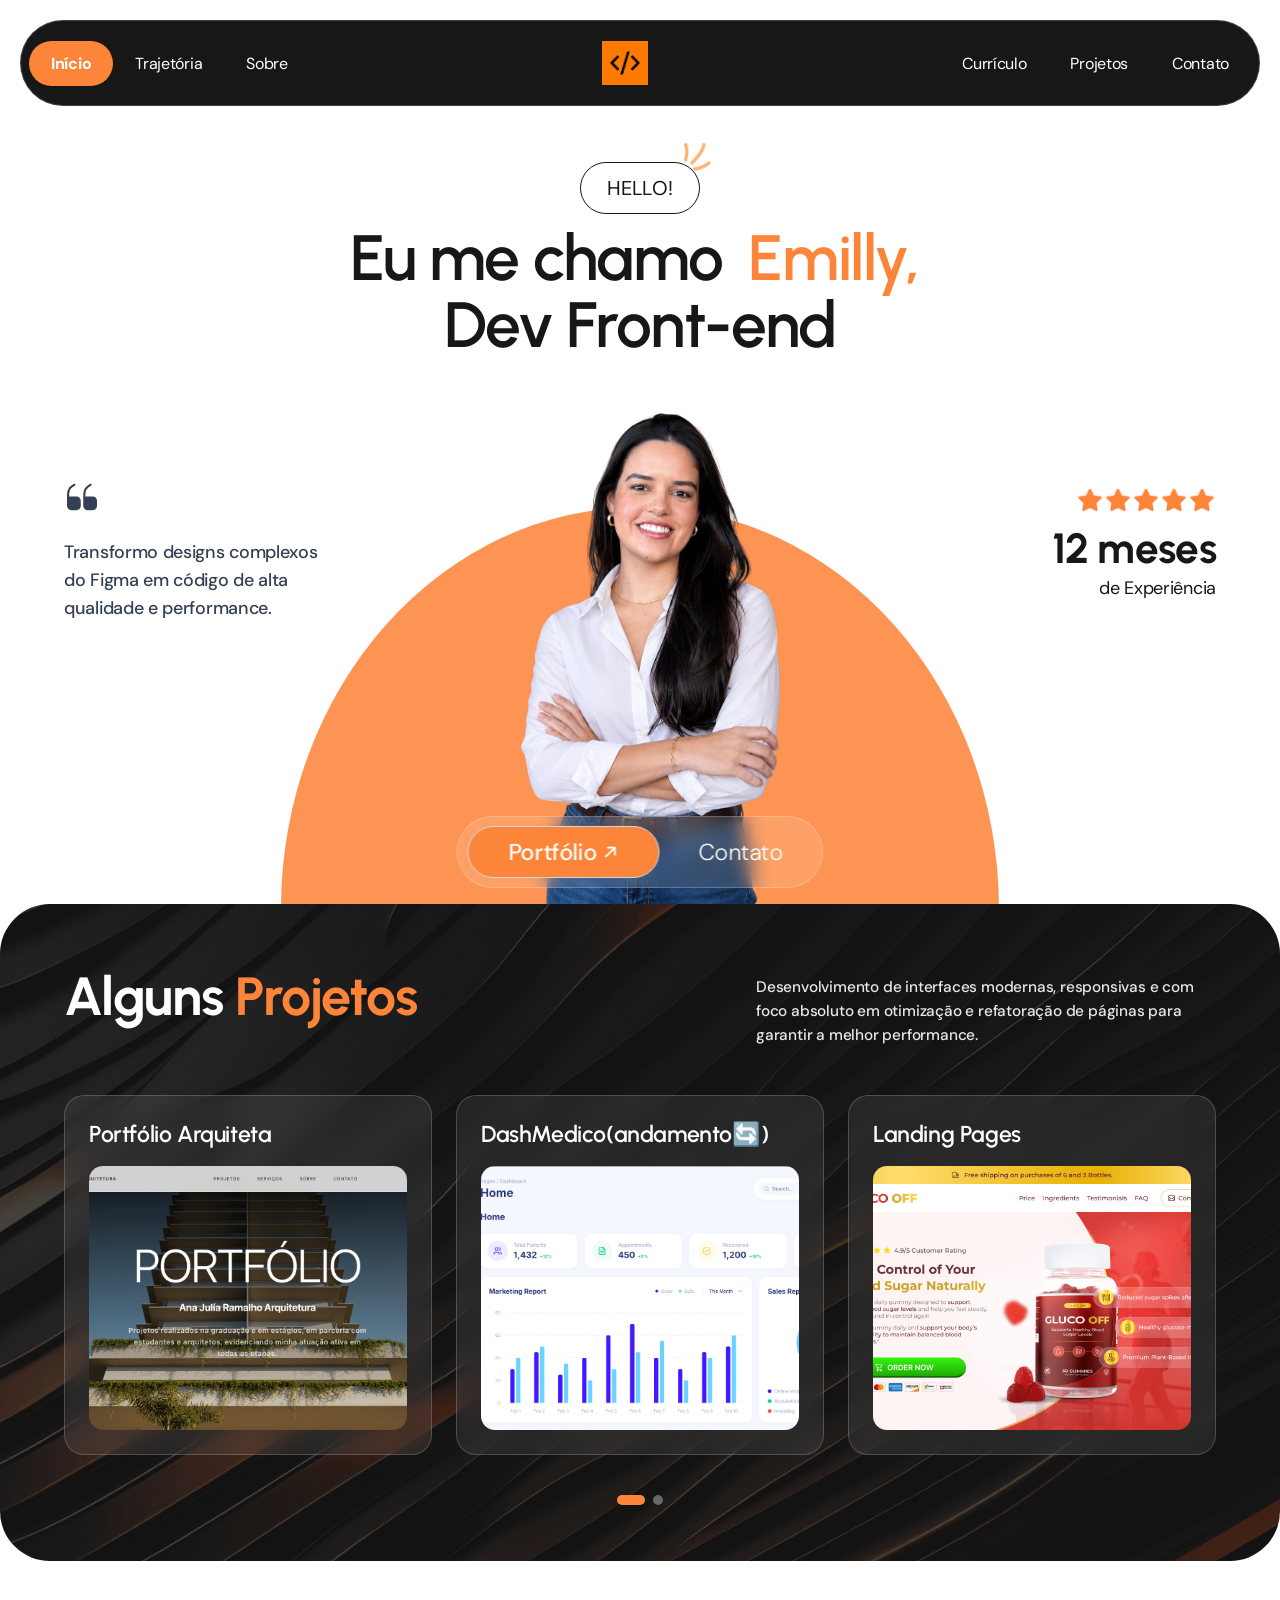
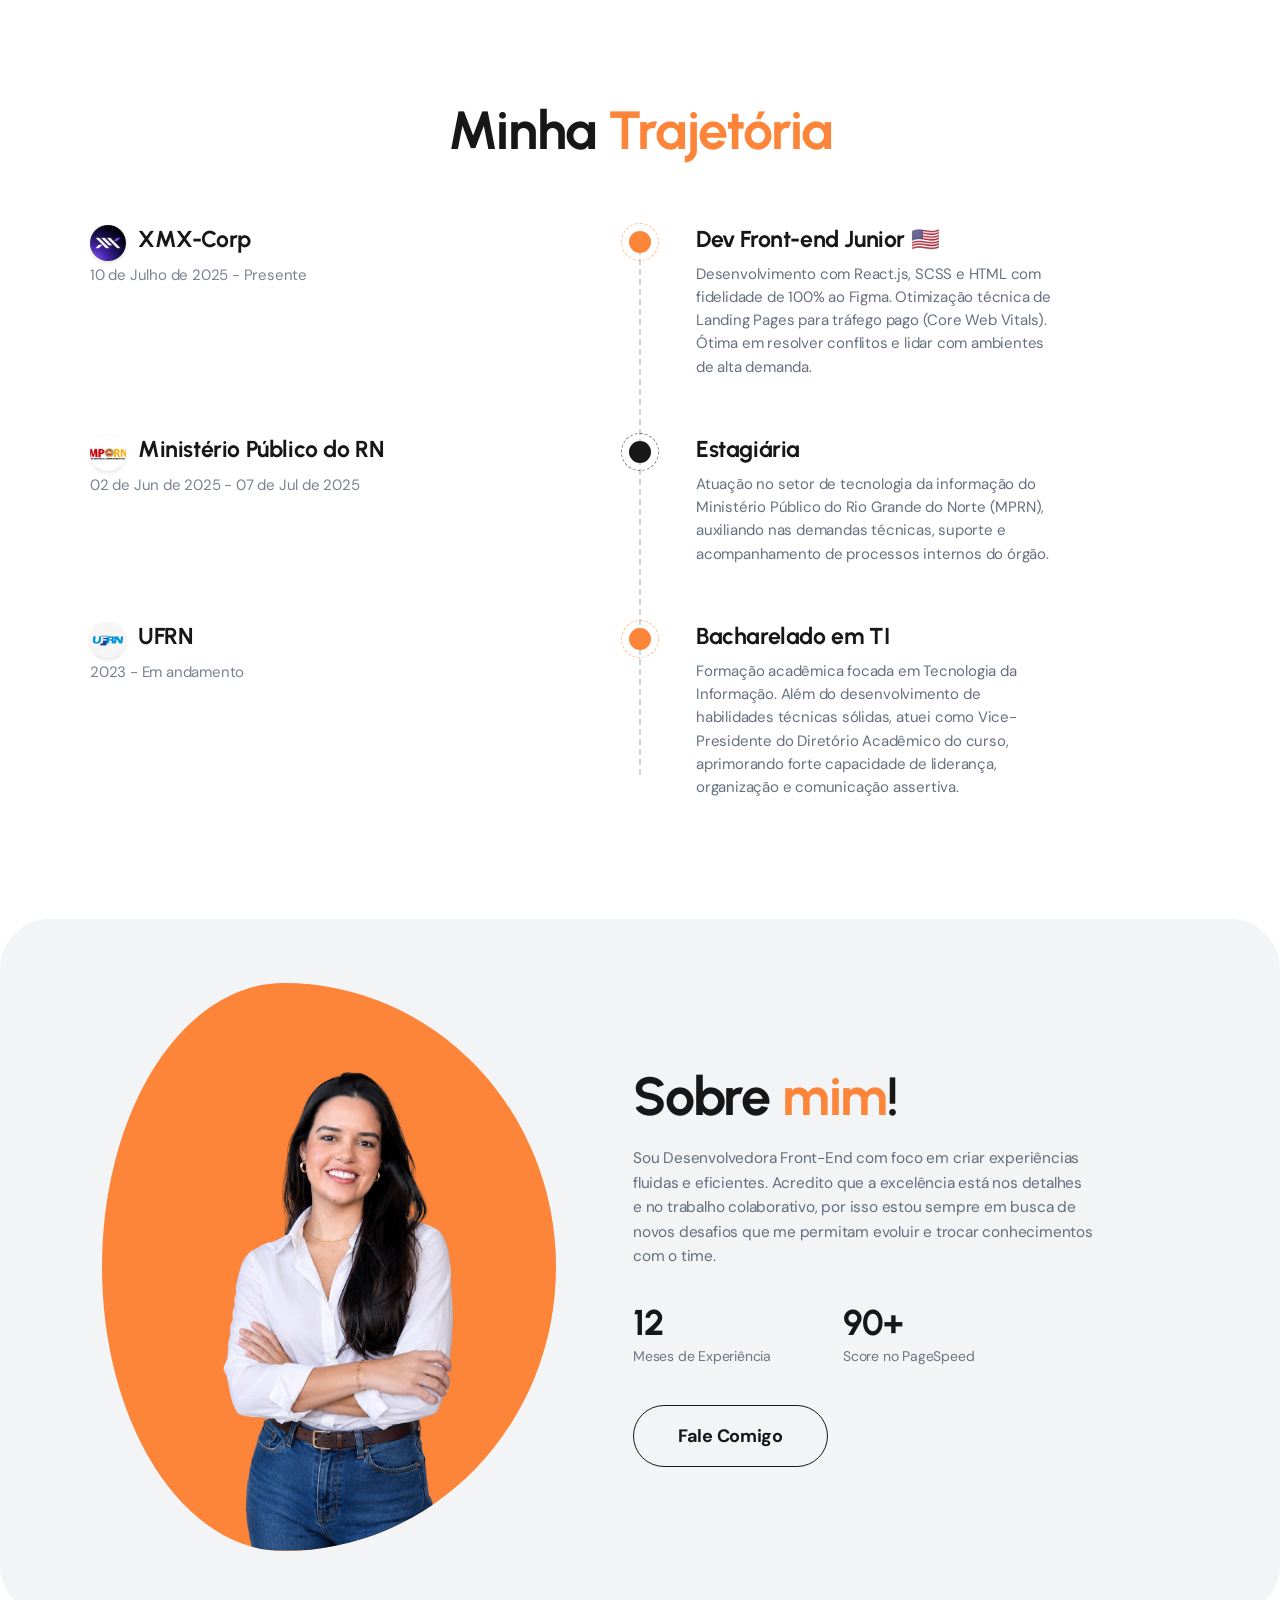
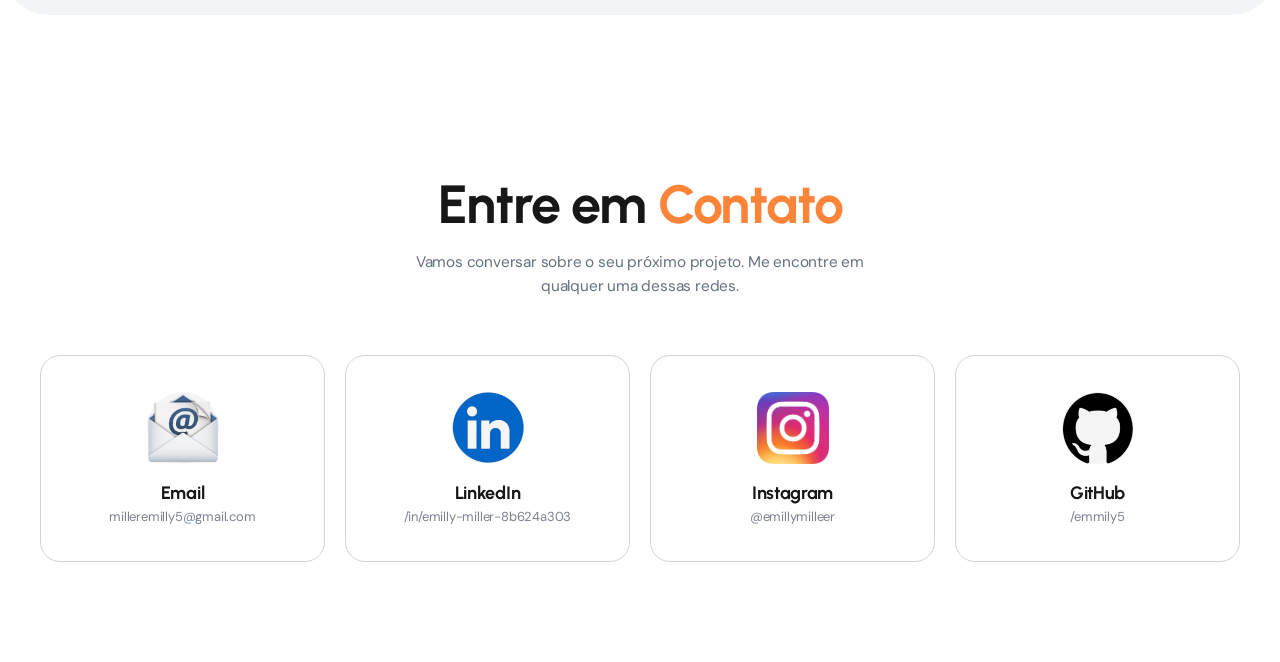
==== index.html @ 8bc7e50f "atualizacao" ====
<!doctype html>
<html lang="pt-BR">
  <head>
    <meta charset="UTF-8" />
    <meta name="viewport" content="width=device-width, initial-scale=1.0" />
    <link
      rel="icon"
      type="image/png"
      sizes="16x16"
      href="assets/img/favicon.png"
    />
    <title>Portfólio | Emilly Miller</title>
    <link rel="preconnect" href="https://fonts.googleapis.com" />
    <link rel="preconnect" href="https://fonts.gstatic.com" crossorigin />
    <link
      href="https://fonts.googleapis.com/css2?family=Urbanist:wght@600;700&family=DM+Sans:wght@300;400;500;700&display=swap"
      rel="stylesheet"
    />
    <link rel="stylesheet" href="assets/css/style.css" />
    <style>
      .timeline__company-wrap {
        display: flex;
        align-items: center;
        gap: 12px;
        margin-bottom: 4px;
      }

      .timeline__logo {
        width: 36px;
        height: 36px;
        border-radius: 50%;
        object-fit: cover;
        background-color: #ffffff;
        box-shadow: 0 2px 4px rgba(0, 0, 0, 0.1);
      }
    </style>
  </head>
  <body>
    <main class="page">
      <nav class="navbar">
        <!-- Mobile: brand left -->
        <div class="nav__brand">
          <img
            class="nav__logo-icon"
            src="assets/img/favicon.png"
            alt="EM Logo"
          />
        </div>

        <!-- Desktop: left links -->
        <div class="nav__group nav__group--left">
          <button class="nav__item nav__item--active">Início</button>
          <a class="nav__item" href="#trajetoria">Trajetória</a>
          <a class="nav__item" href="#contratar">Sobre</a>
        </div>

        <div class="nav__group nav__group--center">
          <img
            class="nav__logo-icon"
            src="assets/img/favicon.png"
            alt=""
            aria-hidden="true"
          />
        </div>

        <div class="nav__group nav__group--right">
          <a
            class="nav__item"
            href="https://drive.google.com/file/d/1jj_RvwXWIIlwiR4X1Pj9AfoOweOTDlqy/view?usp=drive_link"
            >Currículo</a
          >
          <a class="nav__item" href="#servicesCarousel">Projetos</a>
          <a class="nav__item" href="#contato">Contato</a>
        </div>

        <button class="nav__hamburger" id="hamburger" aria-label="Open menu">
          <span></span><span></span><span></span>
        </button>
      </nav>

      <div class="nav__drawer" id="drawer" aria-hidden="true">
        <button class="nav__item nav__item--active">Início</button>
        <a class="nav__item" href="#trajetoria">Trajetória</a>
        <a class="nav__item" href="#contratar">Sobre</a>
        <a
          class="nav__item"
          href="https://drive.google.com/file/d/1jj_RvwXWIIlwiR4X1Pj9AfoOweOTDlqy/view?usp=drive_link"
          >Currículo</a
        >
        <a class="nav__item" href="#servicesCarousel">Projetos</a>
        <a class="nav__item" href="#contato">Contato</a>
      </div>

      <section class="hero">
        <div class="hero__headline">
          <div class="hero__hello-wrap">
            <span class="hero__hello-badge">HELLO!</span>
            <img
              class="hero__hello-arrow"
              src="assets/img/vector.png"
              alt=""
              aria-hidden="true"
            />
          </div>
          <h1 class="hero__title">
            Eu me chamo <span class="hero__title--accent">Emilly,</span><br />
            Dev Front-end
          </h1>
        </div>

        <aside class="hero__testimonial" aria-label="Testimonial">
          <img
            class="hero__quote-icon"
            src="assets/img/quote-up.png"
            alt=""
            aria-hidden="true"
          />
          <p class="hero__testimonial-text">
            Transformo designs complexos<br />
            do Figma em código de alta<br />
            qualidade e performance.
          </p>
        </aside>

        <!-- Right experience (desktop/tablet) -->
        <aside class="hero__experience" aria-label="Experience">
          <div class="hero__stars" aria-label="5 stars">
            <img src="assets/img/star.png" alt="5 estrelas" />
          </div>
          <p class="hero__years">12 meses</p>
          <p class="hero__exp-label">de Experiência</p>
        </aside>

        <!-- Photo + circle + CTA -->
        <div class="hero__photo-wrap">
          <div class="hero__circle"></div>
          <img
            class="hero__photo"
            src="assets/img/teste.svg"
            alt="Emilly Miller, Front-end Developer"
          />
          <div class="hero__cta-pill">
            <button class="hero__cta-primary">
              Portfólio
              <svg
                class="hero__cta-arrow"
                width="16"
                height="16"
                viewBox="0 0 18 18"
                fill="none"
                xmlns="http://www.w3.org/2000/svg"
                aria-hidden="true"
              >
                <path
                  d="M4 14L14 4M14 4H6M14 4V12"
                  stroke="white"
                  stroke-width="2"
                  stroke-linecap="round"
                  stroke-linejoin="round"
                />
              </svg>
            </button>
            <a href="#contato" class="hero__cta-secondary">Contato</a>
          </div>
        </div>
      </section>
    </main>
    <section class="services">
      <!-- Imagem de fundo -->
      <img
        class="services__bg"
        src="assets/img/bg_sobre.png"
        alt=""
        aria-hidden="true"
      />

      <div class="services__inner">
        <!-- Cabeçalho -->
        <header class="services__header">
          <h2 class="services__title">
            Alguns <span class="services__title--accent">Projetos</span>
          </h2>
          <p class="services__desc">
            Desenvolvimento de interfaces modernas, responsivas e com foco
            absoluto em otimização e refatoração de páginas para garantir a
            melhor performance.
          </p>
        </header>

        <!-- Carrossel -->
        <div class="services__carousel" id="servicesCarousel">
          <!--
      <button class="services__nav services__nav--prev" id="servicesPrev" aria-label="Previous projects">
        <svg width="20" height="20" viewBox="0 0 24 24" fill="none" aria-hidden="true">
          <path d="M15 18L9 12L15 6" stroke="currentColor" stroke-width="2"
            stroke-linecap="round" stroke-linejoin="round"/>
        </svg>
      </button>

      <button class="services__nav services__nav--next" id="servicesNext" aria-label="Next projects">
        <svg width="20" height="20" viewBox="0 0 24 24" fill="none" aria-hidden="true">
          <path d="M9 6L15 12L9 18" stroke="currentColor" stroke-width="2"
            stroke-linecap="round" stroke-linejoin="round"/>
        </svg>
      </button>-->

          <!-- Track (parte que desliza) -->
          <div class="services__viewport">
            <div class="services__track" id="servicesTrack">
              <a
                class="service-card"
                href="https://anajuliaramalhoarq.netlify.app/"
              >
                <span class="service-card__title">Portfólio Arquiteta</span>
                <div class="service-card__media">
                  <img
                    src="assets/img/portifolio.png"
                    alt="Desenvolvimento React project"
                  />
                </div>
              </a>

              <a class="service-card" href="https://medlytics.netlify.app/dashboard">
                <span class="service-card__title">DashMedico(andamento🔄)</span>
                <div class="service-card__media">
                  <img
                    src="assets/img/medico.png"
                    alt="Landing Pages project"
                  />
                </div>
              </a>

              <a class="service-card" href="https://glucooff.com/">
                <span class="service-card__title">Landing Pages</span>
                <div class="service-card__media">
                  <img
                    src="assets/img/glucooff.png"
                    alt="Landing Pages project"
                  />
                </div>
              </a>

              <a class="service-card" href="https://imobilar.netlify.app/">
                <span class="service-card__title">Imobiliaria em React</span>
                <div class="service-card__media">
                  <img
                    src="assets/img/imobilar.png"
                    alt="Otimização Web project"
                  />
                </div>
              </a>
            </div>
          </div>
        </div>

        <div
          class="services__dots"
          id="servicesDots"
          aria-label="Carousel pagination"
        ></div>
      </div>
    </section>

    <!-- EXPERIENCE -->
    <section class="experience" id="trajetoria">
      <div class="experience__inner">
        <!-- Título -->
        <h2 class="experience__title">
          Minha <span class="experience__title--accent">Trajetória</span>
        </h2>

        <!-- Timeline -->
        <div class="timeline">
          <!-- Item 1: XMX-Corp -->
          <article class="timeline__item">
            <div class="timeline__left">
              <div class="timeline__company-wrap">
                <img
                  class="timeline__logo"
                  src="assets/img/logo.jpeg"
                  alt="Logo XMX-Corp"
                />
                <h3 class="timeline__company">XMX-Corp</h3>
              </div>
              <p class="timeline__period">10 de Julho de 2025 - Presente</p>
            </div>

            <div
              class="timeline__dot timeline__dot--orange"
              aria-hidden="true"
            ></div>

            <div class="timeline__right">
              <h3 class="timeline__role">Dev Front-end Junior 🇺🇸</h3>
              <p class="timeline__desc">
                Desenvolvimento com React.js, SCSS e HTML com fidelidade de 100%
                ao Figma. Otimização técnica de Landing Pages para tráfego pago
                (Core Web Vitals). Ótima em resolver conflitos e lidar com
                ambientes de alta demanda.
              </p>
            </div>
          </article>

          <!-- Item 2: Ministério Público do RN -->
          <article class="timeline__item">
            <div class="timeline__left">
              <div class="timeline__company-wrap">
                <img
                  class="timeline__logo"
                  src="assets/img/mp-rn.png"
                  alt="Logo MPRN"
                />
                <h3 class="timeline__company">Ministério Público do RN</h3>
              </div>
              <p class="timeline__period">
                02 de Jun de 2025 - 07 de Jul de 2025
              </p>
            </div>

            <div
              class="timeline__dot timeline__dot--dark"
              aria-hidden="true"
            ></div>

            <div class="timeline__right">
              <h3 class="timeline__role">Estagiária</h3>
              <p class="timeline__desc">
                Atuação no setor de tecnologia da informação do Ministério
                Público do Rio Grande do Norte (MPRN), auxiliando nas demandas
                técnicas, suporte e acompanhamento de processos internos do
                órgão.
              </p>
            </div>
          </article>

          <!-- Item 3: UFRN -->
          <article class="timeline__item">
            <div class="timeline__left">
              <div class="timeline__company-wrap">
                <img
                  class="timeline__logo"
                  src="assets/img/ufrn.png"
                  alt="Logo UFRN"
                />
                <h3 class="timeline__company">UFRN</h3>
              </div>
              <p class="timeline__period">2023 - Em andamento</p>
            </div>

            <div
              class="timeline__dot timeline__dot--orange"
              aria-hidden="true"
            ></div>

            <div class="timeline__right">
              <h3 class="timeline__role">Bacharelado em TI</h3>
              <p class="timeline__desc">
                Formação acadêmica focada em Tecnologia da Informação. Além do
                desenvolvimento de habilidades técnicas sólidas, atuei como
                Vice-Presidente do Diretório Acadêmico do curso, aprimorando
                forte capacidade de liderança, organização e comunicação
                assertiva.
              </p>
            </div>
          </article>
        </div>
      </div>
    </section>

    <section class="hire">
      <div class="hire__card">
        <div class="hire__photo-wrap">
          <div class="hire__blob" aria-hidden="true"></div>
          <img
            class="hire__photo"
            src="assets/img/teste.svg"
            alt="Emilly, Front-end Developer"
          />
        </div>

        <div class="hire__content" id="contratar">
          <h2 class="hire__title">
            Sobre <span class="hire__title--accent">mim</span>!
          </h2>

          <p class="hire__desc">
            Sou Desenvolvedora Front-End com foco em criar experiências fluidas
            e eficientes. Acredito que a excelência está nos detalhes e no
            trabalho colaborativo, por isso estou sempre em busca de novos
            desafios que me permitam evoluir e trocar conhecimentos com o time.
          </p>

          <!-- Stats -->
          <div class="hire__stats">
            <div class="hire__stat">
              <span class="hire__stat-number">12</span>
              <span class="hire__stat-label">Meses de Experiência</span>
            </div>
            <div class="hire__stat">
              <span class="hire__stat-number">90+</span>
              <span class="hire__stat-label">Score no PageSpeed</span>
            </div>
          </div>

          <!-- CTA -->
          <a class="hire__cta" href="#contato">Fale Comigo</a>
        </div>
      </div>
    </section>

    <!-- ══════════════════════════════ CONTACT ══════════════════════════════ -->
    <section class="contact" id="contato">
      <div class="contact__inner">
        <!-- Cabeçalho -->
        <header class="contact__header">
          <h2 class="contact__title">
            Entre em <span class="contact__title--accent">Contato</span>
          </h2>
          <p class="contact__desc">
            Vamos conversar sobre o seu próximo projeto. Me encontre em qualquer
            uma dessas redes.
          </p>
        </header>

        <!-- Grid de redes -->
        <div class="contact__grid">
          <!-- Email -->
          <a
            class="contact-card"
            href="mailto:milleremilly5@gmail.com"
            aria-label="Send email"
          >
            <div class="contact-card__icon">
              <img src="assets/img/email.png" alt="" />
            </div>
            <div class="contact-card__info">
              <span class="contact-card__label">Email</span>
              <span class="contact-card__handle">milleremilly5@gmail.com</span>
            </div>
          </a>

          <!-- LinkedIn -->
          <a
            class="contact-card"
            href="https://www.linkedin.com/in/emilly-miller-8b624a303/"
            target="_blank"
            rel="noopener noreferrer"
            aria-label="Open LinkedIn"
          >
            <div class="contact-card__icon">
              <img src="assets/img/linkedin.png" alt="" />
            </div>
            <div class="contact-card__info">
              <span class="contact-card__label">LinkedIn</span>
              <span class="contact-card__handle"
                >/in/emilly-miller-8b624a303</span
              >
            </div>
          </a>

          <!-- Instagram -->
          <a
            class="contact-card"
            href="https://www.instagram.com/emillymilleer/"
            target="_blank"
            rel="noopener noreferrer"
            aria-label="Open Instagram"
          >
            <div class="contact-card__icon">
              <img src="assets/img/insta.png" alt="" />
            </div>
            <div class="contact-card__info">
              <span class="contact-card__label">Instagram</span>
              <span class="contact-card__handle">@emillymilleer</span>
            </div>
          </a>

          <!-- GitHub -->
          <a
            class="contact-card"
            href="https://github.com/emmily5"
            target="_blank"
            rel="noopener noreferrer"
            aria-label="Open GitHub"
          >
            <div class="contact-card__icon">
              <img src="assets/img/github.png" alt="" />
            </div>
            <div class="contact-card__info">
              <span class="contact-card__label">GitHub</span>
              <span class="contact-card__handle">/emmily5</span>
            </div>
          </a>
        </div>
      </div>
    </section>

    <script src="assets/js/main.js"></script>
  </body>
</html>
---- assets/css/style.css ----
*,*::before,*::after{box-sizing:border-box;margin:0;padding:0}body{font-family:"DM Sans","Helvetica Neue",Arial,sans-serif;background:#fff;color:#171717;min-height:100vh;overflow-x:hidden}a{text-decoration:none;color:inherit}img{display:block;max-width:100%}button{font-family:inherit}.page{display:flex;flex-direction:column;align-items:center;width:100%}.navbar{position:relative;z-index:100;display:flex;align-items:center;justify-content:space-between;width:min(1298px,100vw - 40px);height:86px;margin-top:20px;padding:0 10px;background:#171717;border:1px solid hsla(0,0%,100%,.18);border-radius:50px;backdrop-filter:blur(8px)}.nav__brand{display:none;align-items:center;gap:8px;padding-left:8px}.nav__group{display:flex;align-items:center}.nav__group--center{display:flex;gap:10px;padding:20px 40px;flex-shrink:0}.nav__logo-icon{width:46px;height:46px;-o-object-fit:contain;object-fit:contain}.nav__logo-typo{width:82px;height:19px;-o-object-fit:contain;object-fit:contain}.nav__item{display:flex;align-items:center;justify-content:center;padding:14px 32px;border-radius:60px;border:none;background:rgba(0,0,0,0);cursor:pointer;font-family:"DM Sans","Helvetica Neue",Arial,sans-serif;font-size:18px;letter-spacing:-0.3px;color:#fff;white-space:nowrap;transition:background .2s}.nav__item:hover{background:hsla(0,0%,100%,.08)}.nav__item--active{background:#fd853a;font-weight:700}.nav__item--active:hover{background:rgb(252.6924623116,114.240201005,27.7075376884)}.nav__hamburger{display:none;flex-direction:column;justify-content:center;gap:5px;width:40px;height:40px;padding:6px;margin-right:4px;border:none;background:rgba(0,0,0,0);cursor:pointer;border-radius:8px;transition:background .2s;flex-shrink:0}.nav__hamburger span{display:block;height:2px;background:#fff;border-radius:2px;transform-origin:center;transition:transform .3s,opacity .3s}.nav__hamburger.is-active span:nth-child(1){transform:translateY(7px) rotate(45deg)}.nav__hamburger.is-active span:nth-child(2){opacity:0;transform:scaleX(0)}.nav__hamburger.is-active span:nth-child(3){transform:translateY(-7px) rotate(-45deg)}.nav__hamburger:hover{background:hsla(0,0%,100%,.1)}.nav__drawer{display:none;flex-direction:column;gap:4px;width:min(1298px,100vw - 40px);padding:12px;margin-top:6px;background:#171717;border:1px solid hsla(0,0%,100%,.18);border-radius:24px;backdrop-filter:blur(8px);opacity:0;transform:translateY(-8px);pointer-events:none;transition:opacity .25s ease,transform .25s ease}.nav__drawer .nav__item{justify-content:flex-start;font-size:17px;padding:12px 20px;border-radius:14px;color:#fff}.nav__drawer.is-open{display:flex;opacity:1;transform:translateY(0);pointer-events:auto}.hero{position:relative;width:min(1440px,100vw);height:846px;display:flex;align-items:flex-end;justify-content:center;overflow:hidden}.hero__headline{position:absolute;top:37px;left:0;right:0;display:flex;flex-direction:column;align-items:center;gap:10px;z-index:3;pointer-events:none;text-align:center;padding:0 20px}.hero__hello-wrap{position:relative;display:inline-flex;align-items:flex-start;justify-content:center;width:-moz-fit-content;width:fit-content;margin:0 auto}.hero__hello-badge{display:inline-flex;align-items:center;justify-content:center;padding:12px 26px;margin-top:19px;background:hsla(0,0%,100%,.1);border:1.3px solid #171717;border-radius:38px;font-size:20px;letter-spacing:-0.3px;color:#171717}.hero__hello-arrow{position:absolute;top:0;left:calc(100% - 16px);width:28px;height:28px;-o-object-fit:contain;object-fit:contain}.hero__title{font-family:"Urbanist",sans-serif;font-weight:600;font-size:clamp(48px,5vw,72px);line-height:1.05;letter-spacing:-1.2px;text-align:center;color:#171717;z-index:2}.hero__title--accent{color:#fd853a;margin:0 .18em}.hero__testimonial{position:absolute;left:clamp(16px,5vw,71px);top:373px;display:flex;flex-direction:column;gap:24px;z-index:4}.hero__quote-icon{width:36px;height:36px;-o-object-fit:contain;object-fit:contain}.hero__testimonial-text{font-size:clamp(15px,1.4vw,20px);font-weight:500;letter-spacing:-0.3px;color:#344054;line-height:1.55}.hero__experience{position:absolute;right:clamp(16px,5vw,71px);top:380px;display:flex;flex-direction:column;align-items:flex-end;gap:14px;z-index:4}.hero__stars img{height:28px;width:auto;-o-object-fit:contain;object-fit:contain}.hero__years{font-family:"Urbanist",sans-serif;font-weight:700;font-size:clamp(32px,3.3vw,47px);line-height:1;letter-spacing:-0.7px;color:#171717;text-align:right}.hero__exp-label{font-size:18px;letter-spacing:-0.3px;color:#171717;text-align:right;margin-top:-8px}.hero__photo-wrap{position:relative;width:clamp(400px,66vw,952px);height:auto;aspect-ratio:952/720;flex-shrink:0;z-index:10}.hero__circle{position:absolute;left:50%;bottom:6.7%;transform:translateX(-50%);width:85%;height:63%;background:#fd853a;border-radius:50% 50% 0 0/100% 100% 0 0;z-index:0;opacity:.87}.hero__photo{position:absolute;inset:0;width:100%;height:100%;-o-object-fit:contain;object-fit:contain;-o-object-position:center bottom;object-position:center bottom;z-index:1;pointer-events:none}.hero__cta-pill{position:absolute;bottom:10%;left:50%;transform:translateX(-50%);z-index:5;display:flex;align-items:center;gap:10px;padding:10px;height:72px;width:clamp(280px,38vw,367px);background:hsla(0,0%,100%,.12);border-radius:50px;backdrop-filter:blur(10px);border:1px solid hsla(0,0%,100%,.22)}.hero__cta-primary{display:flex;align-items:center;justify-content:center;gap:6px;flex-shrink:0;width:clamp(140px,15vw,208px);padding:10px 20px;background:#fd853a;border:.5px solid #d0d5dd;border-radius:60px;cursor:pointer;font-weight:500;font-size:clamp(17px,1.8vw,25.7px);letter-spacing:-0.4px;color:#fff;white-space:nowrap;transition:background .2s,transform .15s}.hero__cta-primary:hover{background:rgb(252.6924623116,114.240201005,27.7075376884);transform:scale(1.03)}.hero__cta-arrow{flex-shrink:0;width:16px;height:16px}.hero__cta-secondary{flex:1;display:flex;align-items:center;justify-content:center;padding:10px;background:rgba(0,0,0,0);border:none;border-radius:60px;cursor:pointer;font-weight:300;font-size:clamp(17px,1.8vw,25.7px);letter-spacing:-0.4px;color:#fff;white-space:nowrap;transition:background .2s}.hero__cta-secondary:hover{background:hsla(0,0%,100%,.12)}@media(max-width: 1300px){.navbar{padding:0 8px}.nav__item{padding:12px 22px;font-size:16px}.nav__group--center{padding:14px 24px}}@media(max-width: 1024px){.nav__item{padding:10px 16px;font-size:15px}.nav__group--center{padding:10px 20px}.nav__logo-typo{width:64px}.nav__logo-icon{width:36px;height:36px}.hero{display:grid;grid-template-columns:1fr 1fr;gap:20px 0;height:auto;min-height:unset;padding:0 24px 0px;align-items:start}.hero__headline{position:static;transform:none;margin:32px 0 0;width:100%;grid-column:1/-1}.hero__testimonial{position:static;top:auto;left:auto;right:auto;grid-column:1/2;padding:0;gap:16px;align-items:flex-start}.hero__experience{position:static;top:auto;left:auto;right:auto;grid-column:2/3;align-items:flex-end;padding:0;gap:8px}.hero__photo-wrap{grid-column:1/-1;width:min(560px,88vw);margin:8px auto 0;justify-self:center}}@media(max-width: 768px){.navbar{height:68px;border-radius:40px;margin-top:14px;padding:0 10px 0 16px}.nav__brand{display:flex}.nav__group{display:none}.nav__hamburger{display:flex}.hero{display:grid;grid-template-columns:1fr 1fr;grid-template-areas:"headline    headline" "testimonial experience" "photo       photo";gap:16px 0;height:auto;min-height:unset;padding:0 0 0px;overflow:visible;width:100%}.hero__headline{grid-area:headline;position:static;transform:none;margin:16px 0 0;padding:0 20px;width:100%;max-width:100%;text-align:center;align-items:center;justify-content:center}.hero__testimonial{grid-area:testimonial;position:static;top:auto;left:auto;right:auto;display:flex;z-index:auto;padding:0 8px 0 20px;gap:10px;align-items:flex-start}.hero__experience{grid-area:experience;position:static;top:auto;left:auto;right:auto;display:flex;z-index:auto;padding:0 20px 0 8px;align-items:flex-end;gap:4px}.hero__photo-wrap{grid-area:photo;width:min(420px,94vw);aspect-ratio:auto;height:auto;position:relative;margin:-89px auto 0;display:flex;justify-content:center;align-items:flex-end;justify-self:center}.hero__hello-wrap{width:100%;justify-content:center}.hero__hello-badge{font-size:16px;padding:10px 20px}.hero__hello-arrow{display:none}.hero__title{width:100%;font-size:clamp(38px,10vw,64px);letter-spacing:-0.8px;text-align:center;margin:0 auto}.hero__quote-icon{width:28px;height:28px}.hero__testimonial-text{font-size:14px;line-height:1.5}.hero__stars img{height:20px}.hero__years{font-size:28px;text-align:right}.hero__exp-label{font-size:14px;margin-top:0}.hero__circle{width:min(380px,92vw);height:min(380px,92vw);aspect-ratio:1/1;border-radius:50%;bottom:80px;left:50%;transform:translateX(-50%)}.hero__photo{position:relative;inset:auto;width:100%;height:auto;-o-object-fit:contain;object-fit:contain;-o-object-position:center bottom;object-position:center bottom;transform:translateY(-40px)}.hero__cta-pill{width:min(300px,84vw);height:64px;bottom:12px}.hero__cta-primary{font-size:16px;width:auto;padding:10px 18px}.hero__cta-secondary{font-size:16px}}@media(max-width: 480px){.navbar{margin-top:10px;height:60px;border-radius:30px}.hero__title{font-size:clamp(30px,9vw,44px);line-height:1.05}.hero__headline{padding:0 16px;gap:8px}.hero__photo-wrap{width:min(360px,92vw)}.hero__cta-pill{width:min(270px,88vw);height:58px;padding:8px;bottom:8px}.hero__cta-primary{font-size:14px;padding:8px 14px;gap:4px}.hero__cta-secondary{font-size:14px}.hero{grid-template-columns:1fr;grid-template-areas:"headline" "testimonial" "experience" "photo"}.hero__testimonial,.hero__experience{max-width:100%;padding-left:20px;padding-right:20px}.hero__experience{align-items:flex-start}.hero__years{text-align:left}.hero__exp-label{text-align:left}.hero__circle{width:min(320px,90vw);height:min(320px,90vw);bottom:70px}}.services{position:relative;width:100vw;margin:80px 0 60px;border-radius:50px;overflow:hidden;isolation:isolate}@media(min-width: 1025px){.services{margin-top:-48px;position:relative;z-index:10}}@media(max-width: 1024px){.services{margin-top:60px}}.services__bg{position:absolute;inset:0;width:100%;height:100%;-o-object-fit:cover;object-fit:cover;z-index:0;pointer-events:none}.services__inner{position:relative;z-index:1;padding:64px clamp(24px,5vw,72px) 56px}.services__header{display:flex;align-items:flex-start;justify-content:space-between;gap:40px;margin-bottom:48px;flex-wrap:wrap}.services__title{font-family:"Urbanist",sans-serif;font-weight:700;font-size:clamp(36px,4.2vw,56px);line-height:1.05;letter-spacing:-1px;color:#fff}.services__title--accent{color:#fd853a}.services__desc{max-width:460px;font-size:clamp(14px,1.2vw,17px);line-height:1.55;letter-spacing:-0.2px;color:hsla(0,0%,100%,.9);font-weight:500;padding-top:8px}.services__carousel{position:relative}.services__viewport{overflow:hidden;width:100%}.services__track{display:flex;gap:24px;transition:transform .55s cubic-bezier(0.22, 0.61, 0.36, 1);will-change:transform;cursor:grab}.services__track.is-dragging{cursor:grabbing;transition:none}.services__nav{position:absolute;top:50%;transform:translateY(-50%);z-index:5;display:flex;align-items:center;justify-content:center;width:48px;height:48px;background:hsla(0,0%,100%,.12);border:1px solid hsla(0,0%,100%,.25);border-radius:50%;backdrop-filter:blur(10px);-webkit-backdrop-filter:blur(10px);color:#fff;cursor:pointer;transition:background .2s,border-color .2s,transform .2s,opacity .2s}.services__nav:hover{background:#fd853a;border-color:#fd853a;transform:translateY(-50%) scale(1.06)}.services__nav:disabled{opacity:.35;cursor:not-allowed}.services__nav:disabled:hover{background:hsla(0,0%,100%,.12);border-color:hsla(0,0%,100%,.25);transform:translateY(-50%)}.services__nav--prev{left:-8px}.services__nav--next{right:-8px}.service-card{position:relative;flex-shrink:0;display:flex;flex-direction:column;gap:18px;padding:24px;min-height:360px;background:hsla(0,0%,100%,.08);border:1px solid hsla(0,0%,100%,.18);border-radius:20px;backdrop-filter:blur(14px);-webkit-backdrop-filter:blur(14px);cursor:pointer;transition:transform .3s ease,background .3s ease,border-color .3s ease;-webkit-user-select:none;-moz-user-select:none;user-select:none}.service-card:hover{transform:translateY(-4px);background:hsla(0,0%,100%,.12);border-color:rgba(253,133,58,.5)}.service-card__title{font-family:"Urbanist",sans-serif;font-weight:600;font-size:clamp(20px,1.8vw,26px);letter-spacing:-0.4px;color:#fff}.service-card__media{flex:1;width:100%;border-radius:14px;overflow:hidden;background:hsla(0,0%,100%,.06)}.service-card__media img{width:100%;height:100%;-o-object-fit:cover;object-fit:cover;display:block;pointer-events:none}.services__dots{display:flex;justify-content:center;gap:8px;margin-top:40px}.services__dot{width:10px;height:10px;padding:0;border:none;border-radius:50%;background:hsla(0,0%,100%,.35);cursor:pointer;transition:background .25s,width .25s}.services__dot:hover{background:hsla(0,0%,100%,.6)}.services__dot--active{background:#fd853a;width:28px;border-radius:6px}.services__dot--active:hover{background:#fd853a}@media(max-width: 1024px){.services{margin:60px 0 40px}.services__inner{padding:48px 32px 40px}.services__header{flex-direction:column;gap:16px;margin-bottom:36px}.services__desc{max-width:100%}.service-card{min-height:320px}.services__nav{width:42px;height:42px}.services__nav--prev{left:4px}.services__nav--next{right:4px}}@media(max-width: 768px){.services{width:100vw;margin:30px 0 22px}.services__inner{padding:36px 20px 32px}.services__track{gap:16px}.service-card{min-height:280px;padding:20px}.services__dots{margin-top:28px}.services__nav{display:none}}@media(max-width: 480px){.services{margin:22px 0 14px}.services__inner{padding:28px 16px 24px}.service-card{min-height:240px;gap:14px}}.experience{width:100%;background:#fff;padding:80px 0}.experience__inner{width:min(1100px,100vw - 40px);margin:0 auto}.experience__title{font-family:"Urbanist",sans-serif;font-weight:700;font-size:clamp(36px,4.2vw,56px);line-height:1.1;letter-spacing:-1px;color:#171717;text-align:center;margin-bottom:64px}.experience__title--accent{color:#fd853a}.timeline{position:relative;display:flex;flex-direction:column;gap:56px}.timeline::before{content:"";position:absolute;top:24px;bottom:24px;left:50%;width:0;border-left:2px dashed #d0d5dd;transform:translateX(-50%);z-index:0}.timeline__item{position:relative;display:grid;grid-template-columns:1fr 48px 1fr;align-items:start;gap:24px;z-index:1}.timeline__left{text-align:left;padding-right:8px}.timeline__company{font-family:"Urbanist",sans-serif;font-weight:700;font-size:clamp(20px,1.8vw,26px);letter-spacing:-0.4px;color:#171717;margin-bottom:8px}.timeline__period{font-size:15px;color:#344054;opacity:.65;letter-spacing:-0.2px}.timeline__dot{position:relative;width:22px;height:22px;margin:6px auto 0;border-radius:50%;align-self:start;justify-self:center}.timeline__dot::before{content:"";position:absolute;inset:-8px;border:1.5px dashed currentColor;border-radius:50%;opacity:.55}.timeline__dot--orange{background:#fd853a;color:#fd853a}.timeline__dot--dark{background:#171717;color:#171717}.timeline__right{text-align:left;padding-left:8px}.timeline__role{font-family:"Urbanist",sans-serif;font-weight:700;font-size:clamp(20px,1.8vw,26px);letter-spacing:-0.4px;color:#171717;margin-bottom:10px}.timeline__desc{font-size:15px;line-height:1.55;color:#344054;opacity:.75;letter-spacing:-0.2px;max-width:360px}@media(max-width: 1024px){.experience{padding:60px 0}.experience__title{margin-bottom:48px}.timeline{gap:44px}.timeline__item{gap:16px}}@media(max-width: 768px){.experience{padding:48px 0}.experience__inner{width:calc(100vw - 32px)}.experience__title{margin-bottom:40px}.timeline{gap:36px}.timeline::before{left:11px;transform:none}.timeline__item{grid-template-columns:24px 1fr;gap:16px;grid-template-areas:"dot   left" "dot   right"}.timeline__dot{grid-area:dot;margin:4px 0 0;justify-self:start;width:18px;height:18px}.timeline__dot::before{inset:-6px}.timeline__left{grid-area:left;padding-right:0;margin-bottom:12px}.timeline__right{grid-area:right;padding-left:0}.timeline__company,.timeline__role{font-size:19px}.timeline__period,.timeline__desc{font-size:14px}.timeline__desc{max-width:100%}}.hire{width:100%;padding:40px 0 80px;background:#fff}.hire__card{width:100vw;margin:0;padding:clamp(32px,5vw,64px) clamp(40px,8vw,120px);background:#f3f4f6;border-radius:50px;display:grid;grid-template-columns:minmax(280px, 1fr) 1.2fr;align-items:center;gap:clamp(32px,6vw,80px)}.hire__photo-wrap{position:relative;width:100%;max-width:460px;aspect-ratio:4/5;margin:0 auto}.hire__blob{position:absolute;inset:0;background:#fd853a;border-radius:40% 60% 60% 40%/50% 50% 50% 50%;z-index:0}.hire__photo{position:relative;z-index:1;width:100%;height:100%;-o-object-fit:cover;object-fit:cover;-o-object-position:center bottom;object-position:center bottom;border-radius:40% 60% 60% 40%/50% 50% 50% 50%}.hire__content{display:flex;flex-direction:column}.hire__title{font-family:"Urbanist",sans-serif;font-weight:700;font-size:clamp(36px,4.2vw,56px);line-height:1.1;letter-spacing:-1.2px;color:#171717;margin-bottom:20px}.hire__title--accent{color:#fd853a}.hire__desc{font-size:clamp(14px,1.2vw,16px);line-height:1.6;letter-spacing:-0.2px;color:#344054;opacity:.75;max-width:460px;margin-bottom:36px}.hire__stats{display:flex;gap:clamp(40px,6vw,72px);margin-bottom:40px}.hire__stat{display:flex;flex-direction:column;gap:6px}.hire__stat-number{font-family:"Urbanist",sans-serif;font-weight:700;font-size:clamp(28px,2.8vw,36px);letter-spacing:-0.8px;color:#171717;line-height:1}.hire__stat-label{font-size:14px;color:#344054;opacity:.7;letter-spacing:-0.2px}.hire__cta{align-self:flex-start;display:inline-flex;align-items:center;justify-content:center;padding:18px 44px;font-family:"DM Sans","Helvetica Neue",Arial,sans-serif;font-weight:700;font-size:18px;letter-spacing:-0.3px;color:#171717;background:rgba(0,0,0,0);border:1.5px solid #171717;border-radius:60px;cursor:pointer;transition:background .2s,color .2s,transform .15s}.hire__cta:hover{background:#171717;color:#fff;transform:translateY(-2px)}@media(max-width: 1024px){.hire{padding:32px 0 60px}.hire__card{padding:48px clamp(32px,6vw,60px);gap:40px}.hire__photo-wrap{max-width:300px}}@media(max-width: 768px){.hire{padding:24px 0 48px}.hire__card{width:100vw;grid-template-columns:1fr;padding:36px 24px;gap:32px;border-radius:50px;text-align:center}.hire__photo-wrap{max-width:260px}.hire__title{margin-bottom:16px}.hire__desc{margin:0 auto 28px}.hire__stats{justify-content:center;gap:48px;margin-bottom:32px}.hire__cta{align-self:center;padding:16px 36px;font-size:16px}}@media(max-width: 480px){.hire__card{padding:28px 20px}.hire__stats{gap:32px;flex-wrap:wrap}.hire__stat-number{font-size:26px}}.contact{width:100%;background:#fff;padding:80px 0 100px}.contact__inner{width:min(1200px,100vw - 40px);margin:0 auto}.contact__header{text-align:center;margin-bottom:56px}.contact__title{font-family:"Urbanist",sans-serif;font-weight:700;font-size:clamp(36px,4.2vw,56px);line-height:1.1;letter-spacing:-1.2px;color:#171717;margin-bottom:16px}.contact__title--accent{color:#fd853a}.contact__desc{font-size:clamp(14px,1.2vw,17px);line-height:1.6;letter-spacing:-0.2px;color:#344054;opacity:.75;max-width:480px;margin:0 auto}.contact__grid{display:grid;grid-template-columns:repeat(4, 1fr);gap:20px}.contact-card{display:flex;flex-direction:column;align-items:center;gap:18px;padding:36px 24px;background:#fff;border:1.5px solid #d0d5dd;border-radius:20px;text-decoration:none;text-align:center;cursor:pointer;transition:transform .3s ease,border-color .3s ease,box-shadow .3s ease}.contact-card:hover{transform:translateY(-6px);border-color:#fd853a;box-shadow:0 12px 28px rgba(23,23,23,.08)}.contact-card:hover .contact-card__icon{background:rgba(253,133,58,.12)}.contact-card:hover .contact-card__label{color:#fd853a}.contact-card__icon{width:72px;height:72px;display:flex;align-items:center;justify-content:center;background:rgba(23,23,23,.04);border-radius:50%;transition:background .3s ease}.contact-card__icon img{width:72px;height:72px;-o-object-fit:contain;object-fit:contain}.contact-card__info{display:flex;flex-direction:column;gap:4px;width:100%}.contact-card__label{font-family:"Urbanist",sans-serif;font-weight:700;font-size:18px;letter-spacing:-0.3px;color:#171717;transition:color .3s ease}.contact-card__handle{font-size:13px;color:#344054;opacity:.65;letter-spacing:-0.2px;word-break:break-all}@media(max-width: 1024px){.contact{padding:60px 0 80px}.contact__header{margin-bottom:40px}.contact__grid{grid-template-columns:repeat(2, 1fr);gap:16px}.contact-card{padding:32px 20px}}@media(max-width: 768px){.contact{padding:48px 0 60px}.contact__inner{width:calc(100vw - 32px)}.contact__header{margin-bottom:32px}.contact__grid{grid-template-columns:1fr;gap:12px}.contact-card{flex-direction:row;align-items:center;gap:16px;padding:18px 20px;text-align:left}.contact-card__icon{width:56px;height:56px;flex-shrink:0}.contact-card__icon img{width:28px;height:28px}.contact-card__info{align-items:flex-start}.contact-card__label{font-size:16px}.contact-card__handle{font-size:15px}}@media(max-width: 480px){.contact-card{padding:16px}.contact-card__icon{width:46px;height:46px}.contact-card__icon img{width:46px;height:46px}}
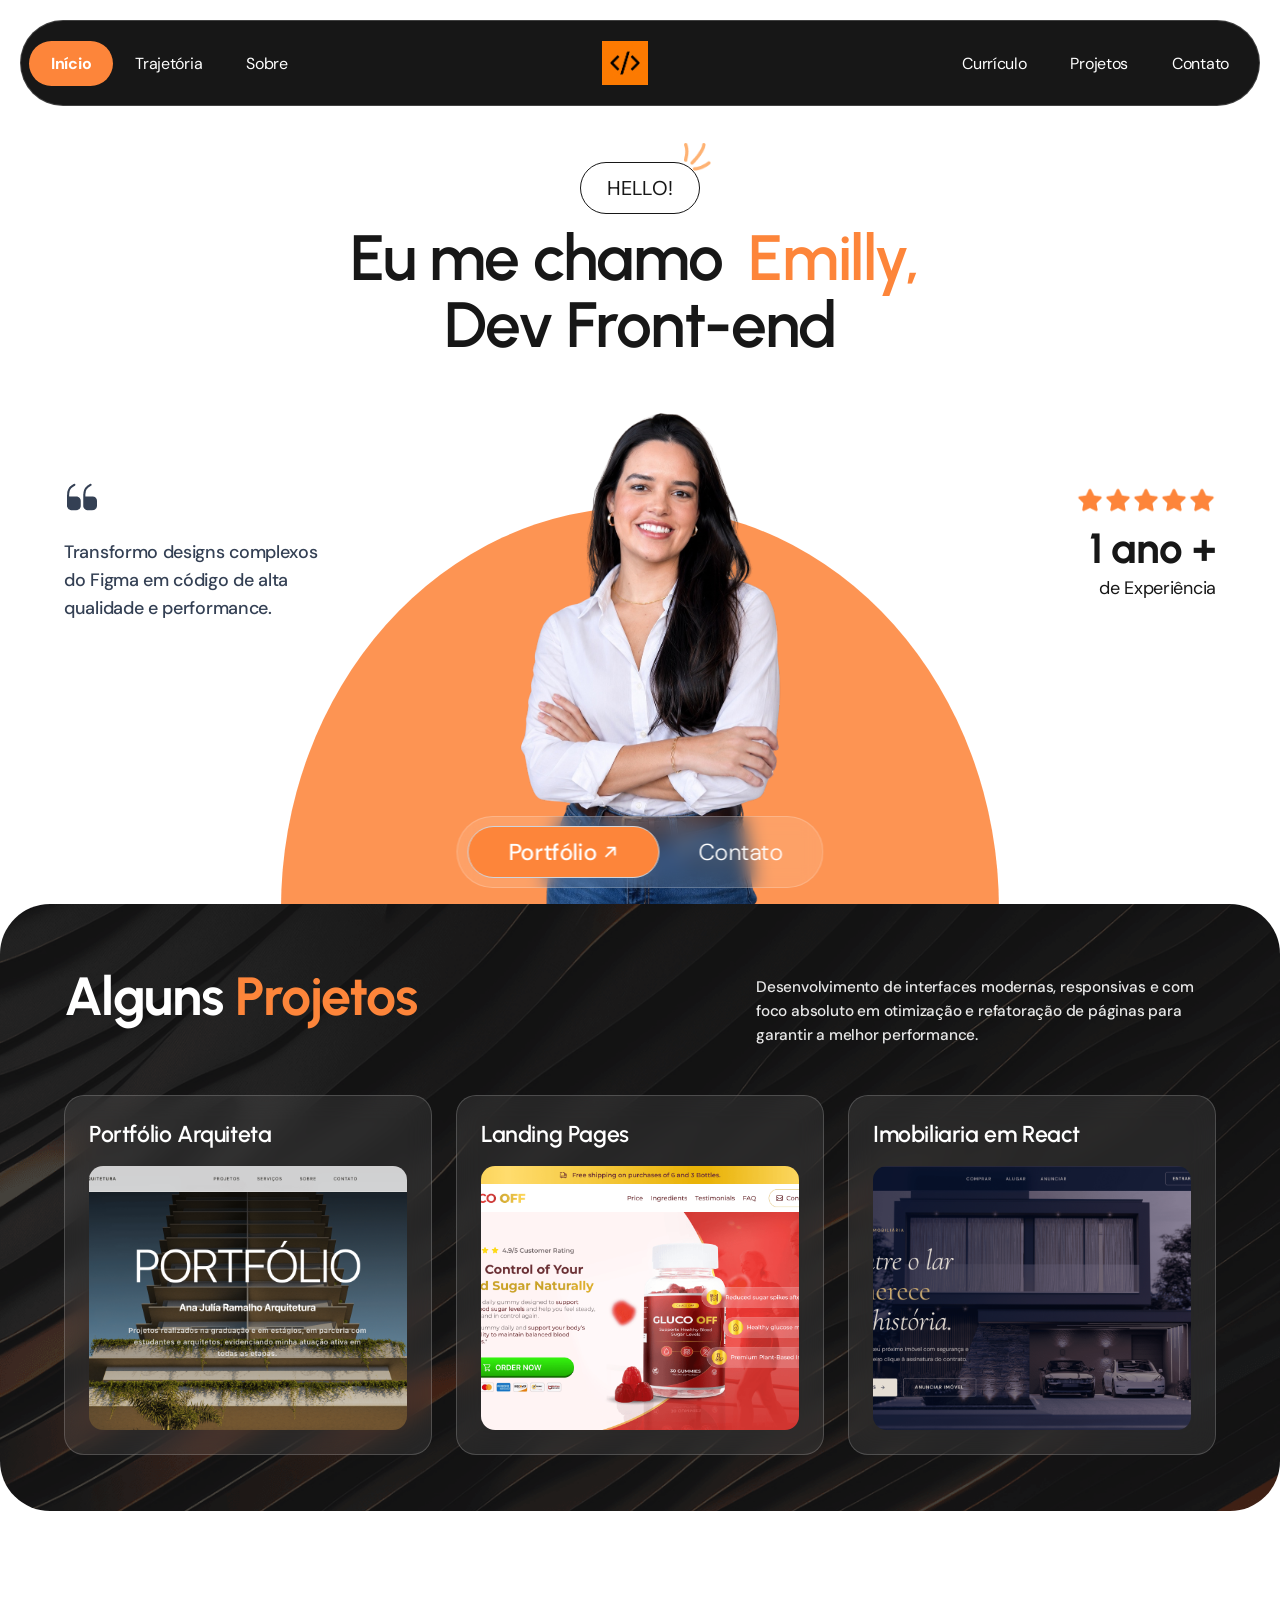
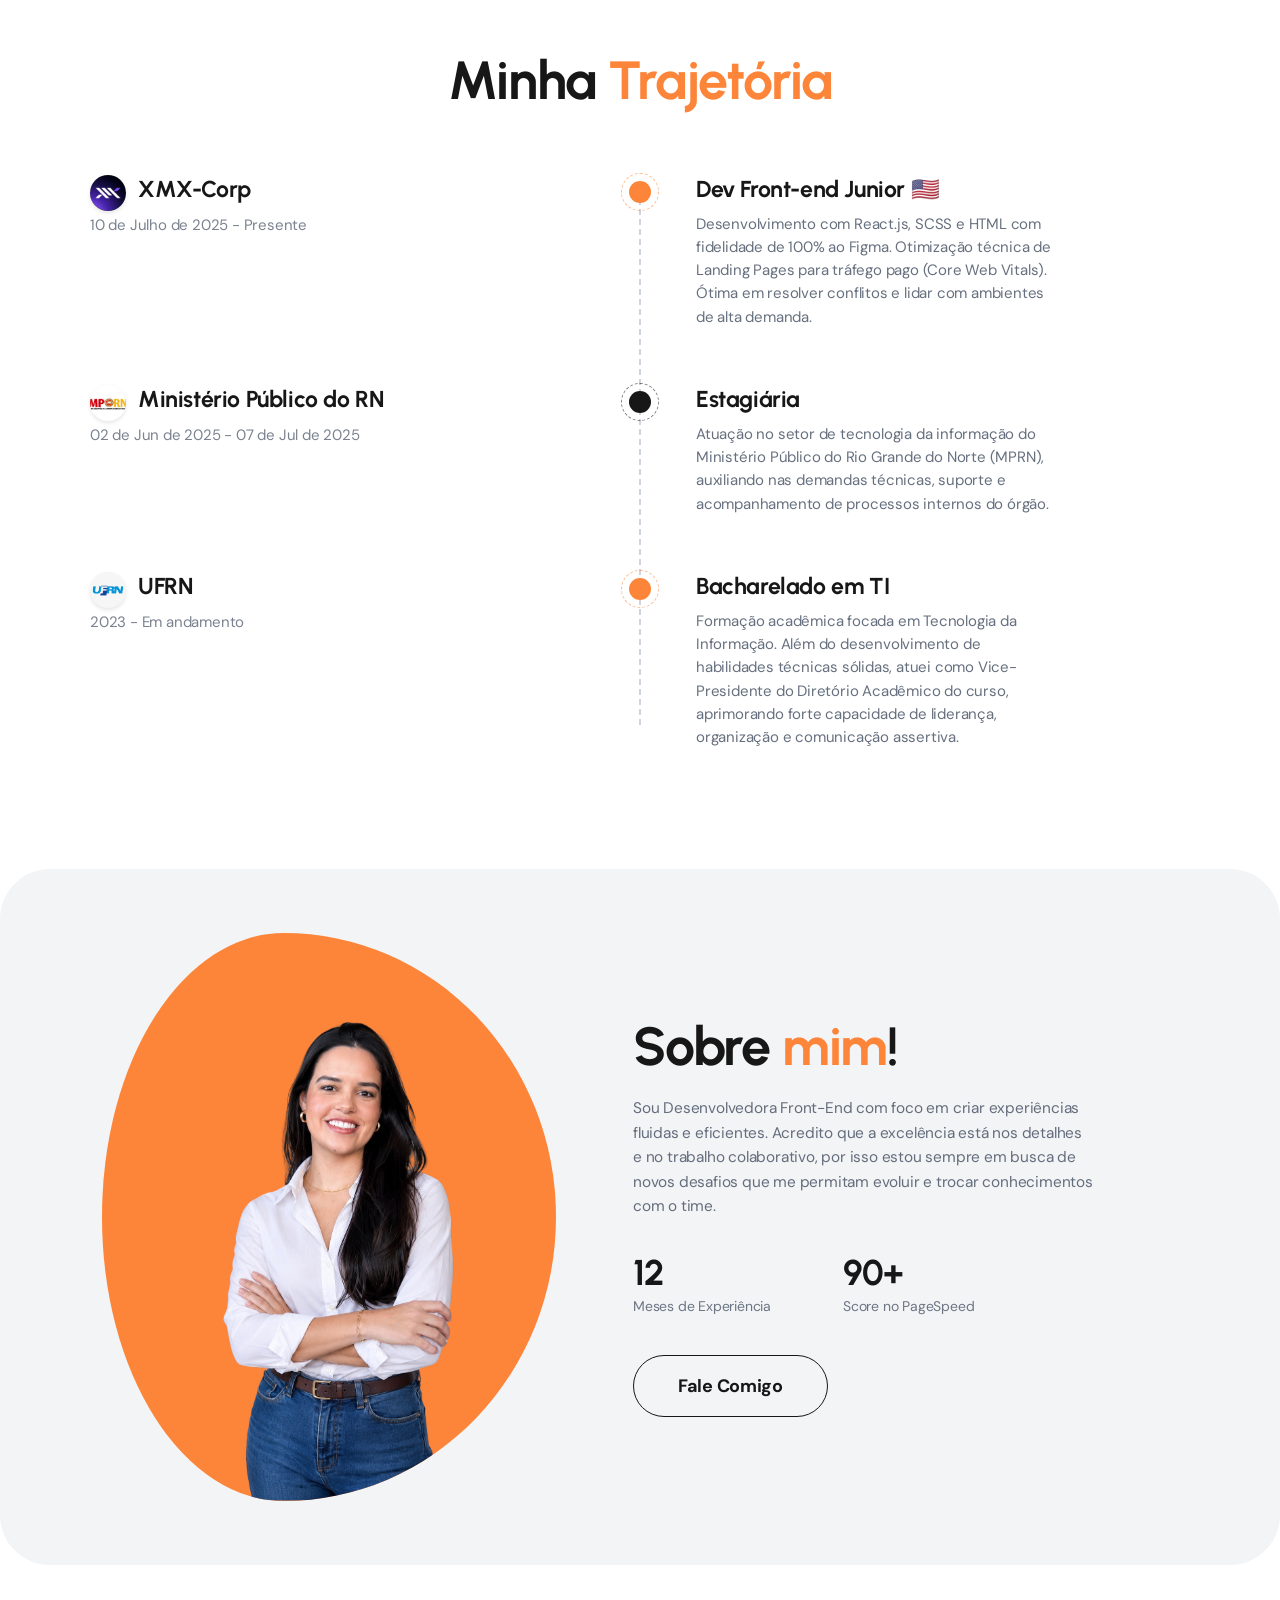
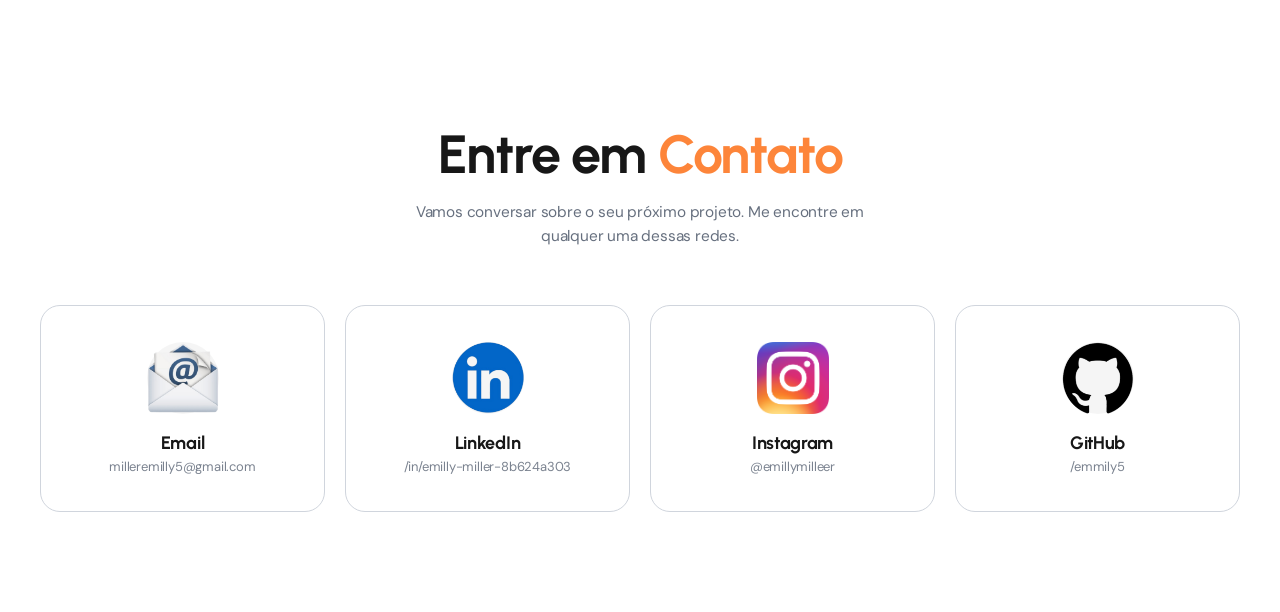
==== commit 76e6cbb3: "ajustes de copy" ====
--- a/index.html
+++ b/index.html
@@ -66,7 +66,7 @@
         <div class="nav__group nav__group--right">
           <a
             class="nav__item"
-            href="https://drive.google.com/file/d/1jj_RvwXWIIlwiR4X1Pj9AfoOweOTDlqy/view?usp=drive_link"
+            href="https://drive.google.com/file/d/1qFv3RSyJrYYYpnivJvsXWZM82myQIkox/view?usp=drive_link"
             >Currículo</a
           >
           <a class="nav__item" href="#servicesCarousel">Projetos</a>
@@ -84,7 +84,7 @@
         <a class="nav__item" href="#contratar">Sobre</a>
         <a
           class="nav__item"
-          href="https://drive.google.com/file/d/1jj_RvwXWIIlwiR4X1Pj9AfoOweOTDlqy/view?usp=drive_link"
+          href="https://drive.google.com/file/d/1qFv3RSyJrYYYpnivJvsXWZM82myQIkox/view?usp=drive_link"
           >Currículo</a
         >
         <a class="nav__item" href="#servicesCarousel">Projetos</a>
@@ -127,7 +127,7 @@
           <div class="hero__stars" aria-label="5 stars">
             <img src="assets/img/star.png" alt="5 estrelas" />
           </div>
-          <p class="hero__years">12 meses</p>
+          <p class="hero__years">1 ano +</p>
           <p class="hero__exp-label">de Experiência</p>
         </aside>
 
@@ -220,7 +220,7 @@
                 </div>
               </a>
 
-              <a class="service-card" href="https://medlytics.netlify.app/dashboard">
+              <!--<a class="service-card" href="https://medlytics.netlify.app/dashboard">
                 <span class="service-card__title">DashMedico(andamento🔄)</span>
                 <div class="service-card__media">
                   <img
@@ -228,7 +228,7 @@
                     alt="Landing Pages project"
                   />
                 </div>
-              </a>
+              </a>-->
 
               <a class="service-card" href="https://glucooff.com/">
                 <span class="service-card__title">Landing Pages</span>
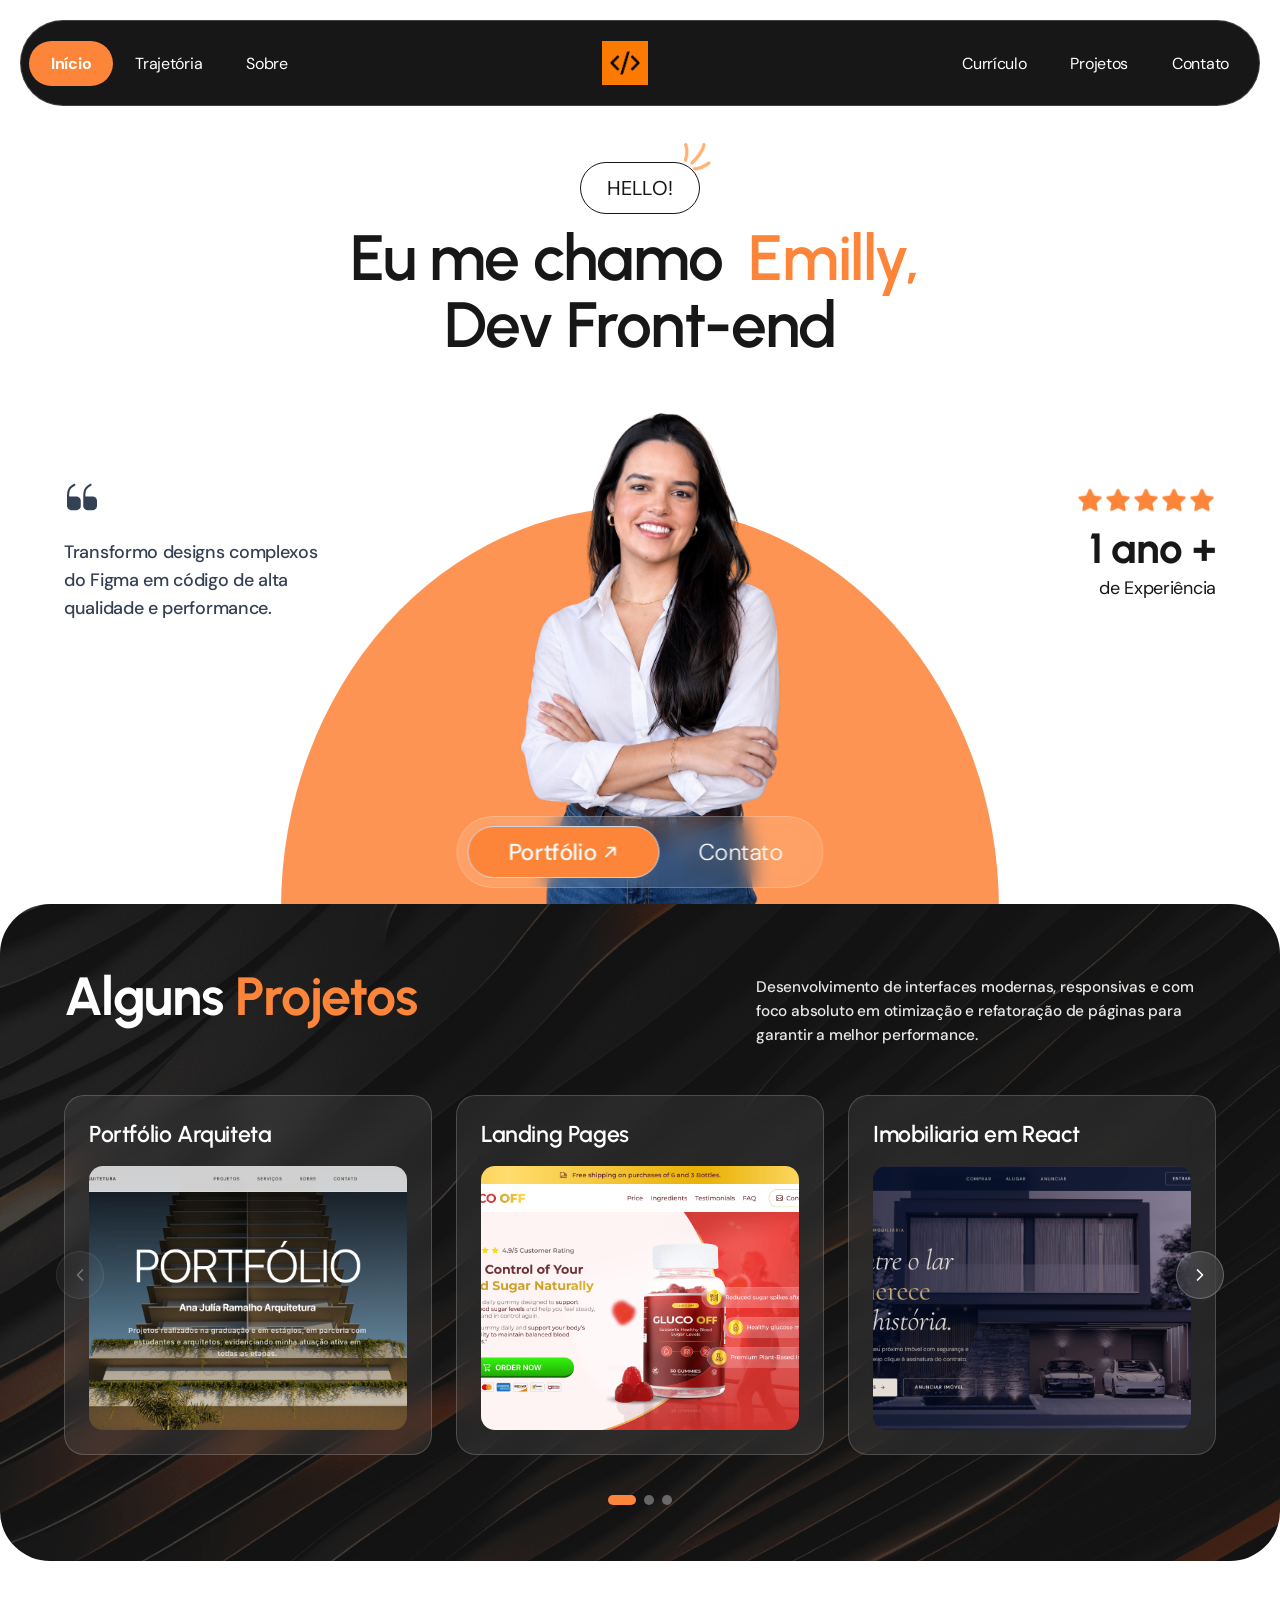
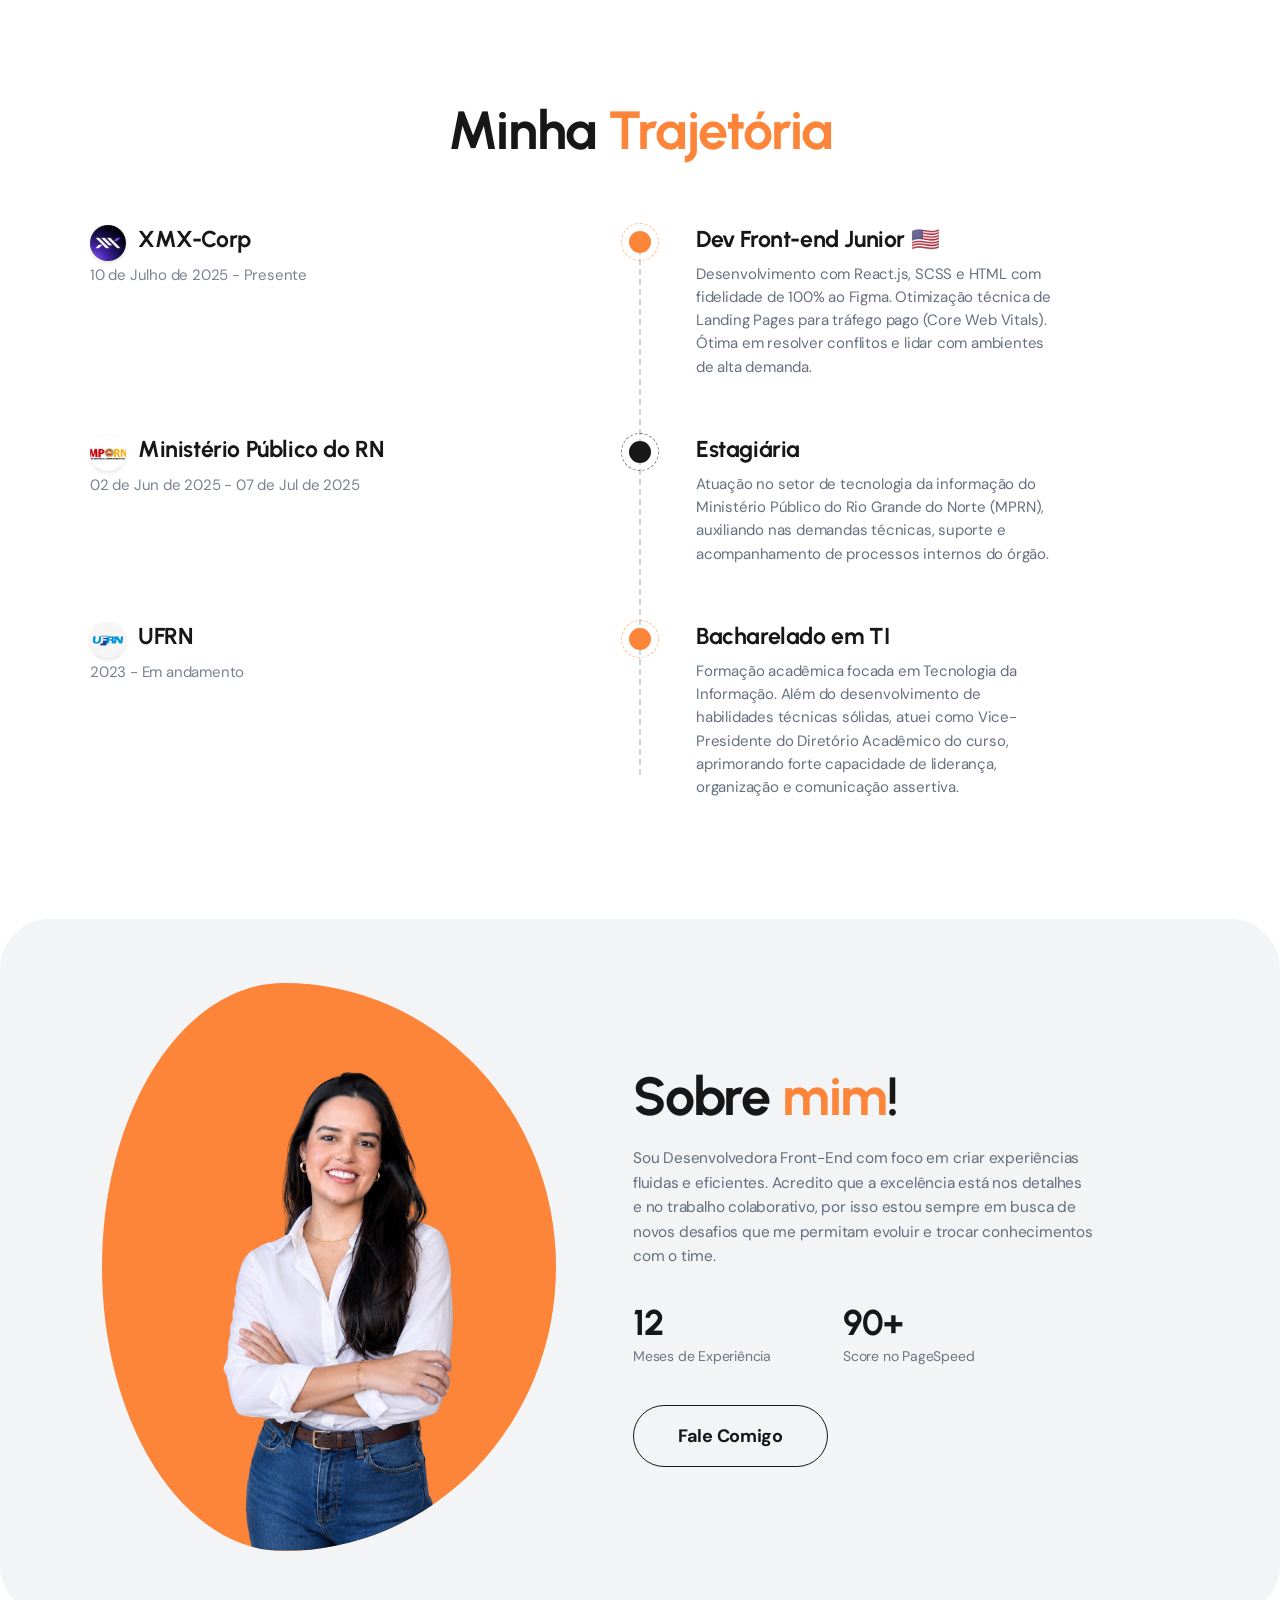
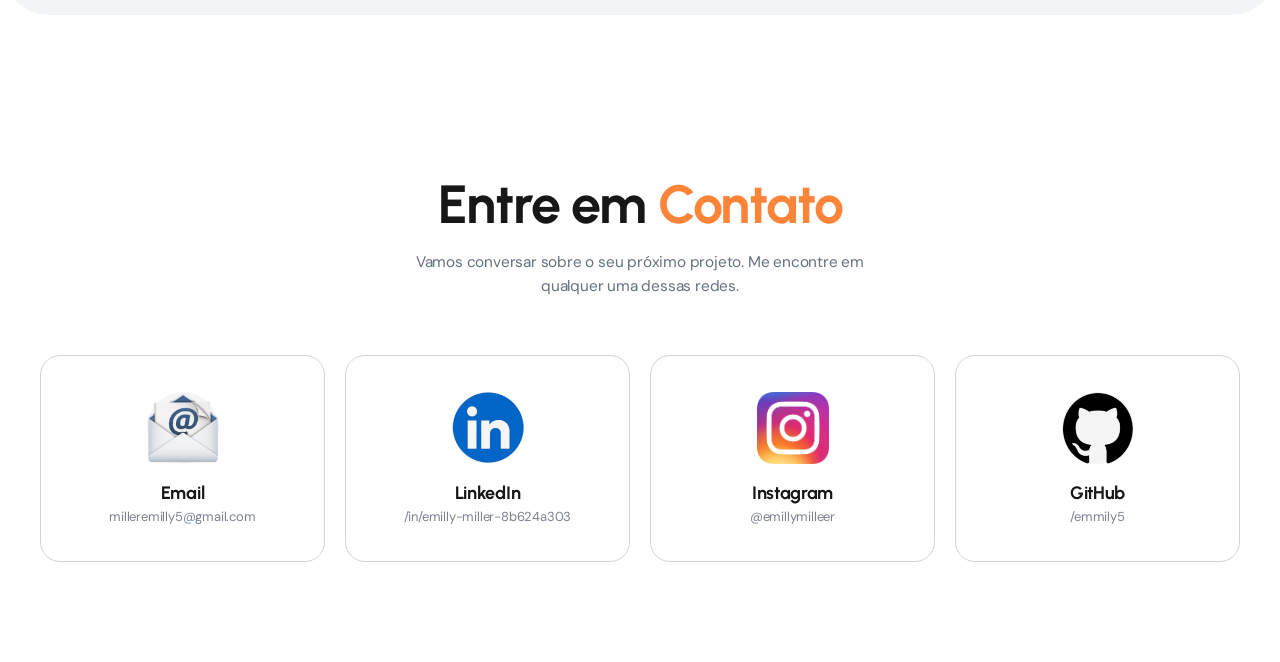
==== commit 346bc5d2: "teste" ====
--- a/index.html
+++ b/index.html
@@ -66,7 +66,7 @@
         <div class="nav__group nav__group--right">
           <a
             class="nav__item"
-            href="https://drive.google.com/file/d/1qFv3RSyJrYYYpnivJvsXWZM82myQIkox/view?usp=drive_link"
+            href="https://drive.google.com/file/d/1IoLdaL1HPQXnxDrfrje-R0cVNPTQrhEm/view?usp=drive_link"
             >Currículo</a
           >
           <a class="nav__item" href="#servicesCarousel">Projetos</a>
@@ -84,7 +84,7 @@
         <a class="nav__item" href="#contratar">Sobre</a>
         <a
           class="nav__item"
-          href="https://drive.google.com/file/d/1qFv3RSyJrYYYpnivJvsXWZM82myQIkox/view?usp=drive_link"
+          href="https://drive.google.com/file/d/1IoLdaL1HPQXnxDrfrje-R0cVNPTQrhEm/view?usp=drive_link"
           >Currículo</a
         >
         <a class="nav__item" href="#servicesCarousel">Projetos</a>
@@ -189,7 +189,7 @@
 
         <!-- Carrossel -->
         <div class="services__carousel" id="servicesCarousel">
-          <!--
+          
       <button class="services__nav services__nav--prev" id="servicesPrev" aria-label="Previous projects">
         <svg width="20" height="20" viewBox="0 0 24 24" fill="none" aria-hidden="true">
           <path d="M15 18L9 12L15 6" stroke="currentColor" stroke-width="2"
@@ -202,7 +202,7 @@
           <path d="M9 6L15 12L9 18" stroke="currentColor" stroke-width="2"
             stroke-linecap="round" stroke-linejoin="round"/>
         </svg>
-      </button>-->
+      </button>
 
           <!-- Track (parte que desliza) -->
           <div class="services__viewport">
@@ -249,6 +249,26 @@
                   />
                 </div>
               </a>
+
+              <a class="service-card" href="https://drive.google.com/file/d/1f8sen1zOLIYNFrvnZDQY7MMuZw-EOT1N/view?usp=sharing">
+                <span class="service-card__title">Sistema de Gestão Integrada</span>
+                <div class="service-card__media">
+                  <img
+                    src="assets/img/image.png"
+                    alt="Landing Pages project"
+                  />
+                </div>
+              </a>
+
+              <a class="service-card" href="https://biblioteca.biofraga.com/">
+                <span class="service-card__title">Biblioteca de Seções Reutilizáveis</span>
+                <div class="service-card__media">
+                  <img
+                    src="assets/img/biblioteca.png"
+                    alt="Landing Pages project"
+                  />
+                </div>
+              </a>
             </div>
           </div>
         </div>
--- a/assets/css/style.css
+++ b/assets/css/style.css
@@ -1 +1 @@
-*,*::before,*::after{box-sizing:border-box;margin:0;padding:0}body{font-family:"DM Sans","Helvetica Neue",Arial,sans-serif;background:#fff;color:#171717;min-height:100vh;overflow-x:hidden}a{text-decoration:none;color:inherit}img{display:block;max-width:100%}button{font-family:inherit}.page{display:flex;flex-direction:column;align-items:center;width:100%}.navbar{position:relative;z-index:100;display:flex;align-items:center;justify-content:space-between;width:min(1298px,100vw - 40px);height:86px;margin-top:20px;padding:0 10px;background:#171717;border:1px solid hsla(0,0%,100%,.18);border-radius:50px;backdrop-filter:blur(8px)}.nav__brand{display:none;align-items:center;gap:8px;padding-left:8px}.nav__group{display:flex;align-items:center}.nav__group--center{display:flex;gap:10px;padding:20px 40px;flex-shrink:0}.nav__logo-icon{width:46px;height:46px;-o-object-fit:contain;object-fit:contain}.nav__logo-typo{width:82px;height:19px;-o-object-fit:contain;object-fit:contain}.nav__item{display:flex;align-items:center;justify-content:center;padding:14px 32px;border-radius:60px;border:none;background:rgba(0,0,0,0);cursor:pointer;font-family:"DM Sans","Helvetica Neue",Arial,sans-serif;font-size:18px;letter-spacing:-0.3px;color:#fff;white-space:nowrap;transition:background .2s}.nav__item:hover{background:hsla(0,0%,100%,.08)}.nav__item--active{background:#fd853a;font-weight:700}.nav__item--active:hover{background:rgb(252.6924623116,114.240201005,27.7075376884)}.nav__hamburger{display:none;flex-direction:column;justify-content:center;gap:5px;width:40px;height:40px;padding:6px;margin-right:4px;border:none;background:rgba(0,0,0,0);cursor:pointer;border-radius:8px;transition:background .2s;flex-shrink:0}.nav__hamburger span{display:block;height:2px;background:#fff;border-radius:2px;transform-origin:center;transition:transform .3s,opacity .3s}.nav__hamburger.is-active span:nth-child(1){transform:translateY(7px) rotate(45deg)}.nav__hamburger.is-active span:nth-child(2){opacity:0;transform:scaleX(0)}.nav__hamburger.is-active span:nth-child(3){transform:translateY(-7px) rotate(-45deg)}.nav__hamburger:hover{background:hsla(0,0%,100%,.1)}.nav__drawer{display:none;flex-direction:column;gap:4px;width:min(1298px,100vw - 40px);padding:12px;margin-top:6px;background:#171717;border:1px solid hsla(0,0%,100%,.18);border-radius:24px;backdrop-filter:blur(8px);opacity:0;transform:translateY(-8px);pointer-events:none;transition:opacity .25s ease,transform .25s ease}.nav__drawer .nav__item{justify-content:flex-start;font-size:17px;padding:12px 20px;border-radius:14px;color:#fff}.nav__drawer.is-open{display:flex;opacity:1;transform:translateY(0);pointer-events:auto}.hero{position:relative;width:min(1440px,100vw);height:846px;display:flex;align-items:flex-end;justify-content:center;overflow:hidden}.hero__headline{position:absolute;top:37px;left:0;right:0;display:flex;flex-direction:column;align-items:center;gap:10px;z-index:3;pointer-events:none;text-align:center;padding:0 20px}.hero__hello-wrap{position:relative;display:inline-flex;align-items:flex-start;justify-content:center;width:-moz-fit-content;width:fit-content;margin:0 auto}.hero__hello-badge{display:inline-flex;align-items:center;justify-content:center;padding:12px 26px;margin-top:19px;background:hsla(0,0%,100%,.1);border:1.3px solid #171717;border-radius:38px;font-size:20px;letter-spacing:-0.3px;color:#171717}.hero__hello-arrow{position:absolute;top:0;left:calc(100% - 16px);width:28px;height:28px;-o-object-fit:contain;object-fit:contain}.hero__title{font-family:"Urbanist",sans-serif;font-weight:600;font-size:clamp(48px,5vw,72px);line-height:1.05;letter-spacing:-1.2px;text-align:center;color:#171717;z-index:2}.hero__title--accent{color:#fd853a;margin:0 .18em}.hero__testimonial{position:absolute;left:clamp(16px,5vw,71px);top:373px;display:flex;flex-direction:column;gap:24px;z-index:4}.hero__quote-icon{width:36px;height:36px;-o-object-fit:contain;object-fit:contain}.hero__testimonial-text{font-size:clamp(15px,1.4vw,20px);font-weight:500;letter-spacing:-0.3px;color:#344054;line-height:1.55}.hero__experience{position:absolute;right:clamp(16px,5vw,71px);top:380px;display:flex;flex-direction:column;align-items:flex-end;gap:14px;z-index:4}.hero__stars img{height:28px;width:auto;-o-object-fit:contain;object-fit:contain}.hero__years{font-family:"Urbanist",sans-serif;font-weight:700;font-size:clamp(32px,3.3vw,47px);line-height:1;letter-spacing:-0.7px;color:#171717;text-align:right}.hero__exp-label{font-size:18px;letter-spacing:-0.3px;color:#171717;text-align:right;margin-top:-8px}.hero__photo-wrap{position:relative;width:clamp(400px,66vw,952px);height:auto;aspect-ratio:952/720;flex-shrink:0;z-index:10}.hero__circle{position:absolute;left:50%;bottom:6.7%;transform:translateX(-50%);width:85%;height:63%;background:#fd853a;border-radius:50% 50% 0 0/100% 100% 0 0;z-index:0;opacity:.87}.hero__photo{position:absolute;inset:0;width:100%;height:100%;-o-object-fit:contain;object-fit:contain;-o-object-position:center bottom;object-position:center bottom;z-index:1;pointer-events:none}.hero__cta-pill{position:absolute;bottom:10%;left:50%;transform:translateX(-50%);z-index:5;display:flex;align-items:center;gap:10px;padding:10px;height:72px;width:clamp(280px,38vw,367px);background:hsla(0,0%,100%,.12);border-radius:50px;backdrop-filter:blur(10px);border:1px solid hsla(0,0%,100%,.22)}.hero__cta-primary{display:flex;align-items:center;justify-content:center;gap:6px;flex-shrink:0;width:clamp(140px,15vw,208px);padding:10px 20px;background:#fd853a;border:.5px solid #d0d5dd;border-radius:60px;cursor:pointer;font-weight:500;font-size:clamp(17px,1.8vw,25.7px);letter-spacing:-0.4px;color:#fff;white-space:nowrap;transition:background .2s,transform .15s}.hero__cta-primary:hover{background:rgb(252.6924623116,114.240201005,27.7075376884);transform:scale(1.03)}.hero__cta-arrow{flex-shrink:0;width:16px;height:16px}.hero__cta-secondary{flex:1;display:flex;align-items:center;justify-content:center;padding:10px;background:rgba(0,0,0,0);border:none;border-radius:60px;cursor:pointer;font-weight:300;font-size:clamp(17px,1.8vw,25.7px);letter-spacing:-0.4px;color:#fff;white-space:nowrap;transition:background .2s}.hero__cta-secondary:hover{background:hsla(0,0%,100%,.12)}@media(max-width: 1300px){.navbar{padding:0 8px}.nav__item{padding:12px 22px;font-size:16px}.nav__group--center{padding:14px 24px}}@media(max-width: 1024px){.nav__item{padding:10px 16px;font-size:15px}.nav__group--center{padding:10px 20px}.nav__logo-typo{width:64px}.nav__logo-icon{width:36px;height:36px}.hero{display:grid;grid-template-columns:1fr 1fr;gap:20px 0;height:auto;min-height:unset;padding:0 24px 0px;align-items:start}.hero__headline{position:static;transform:none;margin:32px 0 0;width:100%;grid-column:1/-1}.hero__testimonial{position:static;top:auto;left:auto;right:auto;grid-column:1/2;padding:0;gap:16px;align-items:flex-start}.hero__experience{position:static;top:auto;left:auto;right:auto;grid-column:2/3;align-items:flex-end;padding:0;gap:8px}.hero__photo-wrap{grid-column:1/-1;width:min(560px,88vw);margin:8px auto 0;justify-self:center}}@media(max-width: 768px){.navbar{height:68px;border-radius:40px;margin-top:14px;padding:0 10px 0 16px}.nav__brand{display:flex}.nav__group{display:none}.nav__hamburger{display:flex}.hero{display:grid;grid-template-columns:1fr 1fr;grid-template-areas:"headline    headline" "testimonial experience" "photo       photo";gap:16px 0;height:auto;min-height:unset;padding:0 0 0px;overflow:visible;width:100%}.hero__headline{grid-area:headline;position:static;transform:none;margin:16px 0 0;padding:0 20px;width:100%;max-width:100%;text-align:center;align-items:center;justify-content:center}.hero__testimonial{grid-area:testimonial;position:static;top:auto;left:auto;right:auto;display:flex;z-index:auto;padding:0 8px 0 20px;gap:10px;align-items:flex-start}.hero__experience{grid-area:experience;position:static;top:auto;left:auto;right:auto;display:flex;z-index:auto;padding:0 20px 0 8px;align-items:flex-end;gap:4px}.hero__photo-wrap{grid-area:photo;width:min(420px,94vw);aspect-ratio:auto;height:auto;position:relative;margin:-89px auto 0;display:flex;justify-content:center;align-items:flex-end;justify-self:center}.hero__hello-wrap{width:100%;justify-content:center}.hero__hello-badge{font-size:16px;padding:10px 20px}.hero__hello-arrow{display:none}.hero__title{width:100%;font-size:clamp(38px,10vw,64px);letter-spacing:-0.8px;text-align:center;margin:0 auto}.hero__quote-icon{width:28px;height:28px}.hero__testimonial-text{font-size:14px;line-height:1.5}.hero__stars img{height:20px}.hero__years{font-size:28px;text-align:right}.hero__exp-label{font-size:14px;margin-top:0}.hero__circle{width:min(380px,92vw);height:min(380px,92vw);aspect-ratio:1/1;border-radius:50%;bottom:80px;left:50%;transform:translateX(-50%)}.hero__photo{position:relative;inset:auto;width:100%;height:auto;-o-object-fit:contain;object-fit:contain;-o-object-position:center bottom;object-position:center bottom;transform:translateY(-40px)}.hero__cta-pill{width:min(300px,84vw);height:64px;bottom:12px}.hero__cta-primary{font-size:16px;width:auto;padding:10px 18px}.hero__cta-secondary{font-size:16px}}@media(max-width: 480px){.navbar{margin-top:10px;height:60px;border-radius:30px}.hero__title{font-size:clamp(30px,9vw,44px);line-height:1.05}.hero__headline{padding:0 16px;gap:8px}.hero__photo-wrap{width:min(360px,92vw)}.hero__cta-pill{width:min(270px,88vw);height:58px;padding:8px;bottom:8px}.hero__cta-primary{font-size:14px;padding:8px 14px;gap:4px}.hero__cta-secondary{font-size:14px}.hero{grid-template-columns:1fr;grid-template-areas:"headline" "testimonial" "experience" "photo"}.hero__testimonial,.hero__experience{max-width:100%;padding-left:20px;padding-right:20px}.hero__experience{align-items:flex-start}.hero__years{text-align:left}.hero__exp-label{text-align:left}.hero__circle{width:min(320px,90vw);height:min(320px,90vw);bottom:70px}}.services{position:relative;width:100vw;margin:80px 0 60px;border-radius:50px;overflow:hidden;isolation:isolate}@media(min-width: 1025px){.services{margin-top:-48px;position:relative;z-index:10}}@media(max-width: 1024px){.services{margin-top:60px}}.services__bg{position:absolute;inset:0;width:100%;height:100%;-o-object-fit:cover;object-fit:cover;z-index:0;pointer-events:none}.services__inner{position:relative;z-index:1;padding:64px clamp(24px,5vw,72px) 56px}.services__header{display:flex;align-items:flex-start;justify-content:space-between;gap:40px;margin-bottom:48px;flex-wrap:wrap}.services__title{font-family:"Urbanist",sans-serif;font-weight:700;font-size:clamp(36px,4.2vw,56px);line-height:1.05;letter-spacing:-1px;color:#fff}.services__title--accent{color:#fd853a}.services__desc{max-width:460px;font-size:clamp(14px,1.2vw,17px);line-height:1.55;letter-spacing:-0.2px;color:hsla(0,0%,100%,.9);font-weight:500;padding-top:8px}.services__carousel{position:relative}.services__viewport{overflow:hidden;width:100%}.services__track{display:flex;gap:24px;transition:transform .55s cubic-bezier(0.22, 0.61, 0.36, 1);will-change:transform;cursor:grab}.services__track.is-dragging{cursor:grabbing;transition:none}.services__nav{position:absolute;top:50%;transform:translateY(-50%);z-index:5;display:flex;align-items:center;justify-content:center;width:48px;height:48px;background:hsla(0,0%,100%,.12);border:1px solid hsla(0,0%,100%,.25);border-radius:50%;backdrop-filter:blur(10px);-webkit-backdrop-filter:blur(10px);color:#fff;cursor:pointer;transition:background .2s,border-color .2s,transform .2s,opacity .2s}.services__nav:hover{background:#fd853a;border-color:#fd853a;transform:translateY(-50%) scale(1.06)}.services__nav:disabled{opacity:.35;cursor:not-allowed}.services__nav:disabled:hover{background:hsla(0,0%,100%,.12);border-color:hsla(0,0%,100%,.25);transform:translateY(-50%)}.services__nav--prev{left:-8px}.services__nav--next{right:-8px}.service-card{position:relative;flex-shrink:0;display:flex;flex-direction:column;gap:18px;padding:24px;min-height:360px;background:hsla(0,0%,100%,.08);border:1px solid hsla(0,0%,100%,.18);border-radius:20px;backdrop-filter:blur(14px);-webkit-backdrop-filter:blur(14px);cursor:pointer;transition:transform .3s ease,background .3s ease,border-color .3s ease;-webkit-user-select:none;-moz-user-select:none;user-select:none}.service-card:hover{transform:translateY(-4px);background:hsla(0,0%,100%,.12);border-color:rgba(253,133,58,.5)}.service-card__title{font-family:"Urbanist",sans-serif;font-weight:600;font-size:clamp(20px,1.8vw,26px);letter-spacing:-0.4px;color:#fff}.service-card__media{flex:1;width:100%;border-radius:14px;overflow:hidden;background:hsla(0,0%,100%,.06)}.service-card__media img{width:100%;height:100%;-o-object-fit:cover;object-fit:cover;display:block;pointer-events:none}.services__dots{display:flex;justify-content:center;gap:8px;margin-top:40px}.services__dot{width:10px;height:10px;padding:0;border:none;border-radius:50%;background:hsla(0,0%,100%,.35);cursor:pointer;transition:background .25s,width .25s}.services__dot:hover{background:hsla(0,0%,100%,.6)}.services__dot--active{background:#fd853a;width:28px;border-radius:6px}.services__dot--active:hover{background:#fd853a}@media(max-width: 1024px){.services{margin:60px 0 40px}.services__inner{padding:48px 32px 40px}.services__header{flex-direction:column;gap:16px;margin-bottom:36px}.services__desc{max-width:100%}.service-card{min-height:320px}.services__nav{width:42px;height:42px}.services__nav--prev{left:4px}.services__nav--next{right:4px}}@media(max-width: 768px){.services{width:100vw;margin:30px 0 22px}.services__inner{padding:36px 20px 32px}.services__track{gap:16px}.service-card{min-height:280px;padding:20px}.services__dots{margin-top:28px}.services__nav{display:none}}@media(max-width: 480px){.services{margin:22px 0 14px}.services__inner{padding:28px 16px 24px}.service-card{min-height:240px;gap:14px}}.experience{width:100%;background:#fff;padding:80px 0}.experience__inner{width:min(1100px,100vw - 40px);margin:0 auto}.experience__title{font-family:"Urbanist",sans-serif;font-weight:700;font-size:clamp(36px,4.2vw,56px);line-height:1.1;letter-spacing:-1px;color:#171717;text-align:center;margin-bottom:64px}.experience__title--accent{color:#fd853a}.timeline{position:relative;display:flex;flex-direction:column;gap:56px}.timeline::before{content:"";position:absolute;top:24px;bottom:24px;left:50%;width:0;border-left:2px dashed #d0d5dd;transform:translateX(-50%);z-index:0}.timeline__item{position:relative;display:grid;grid-template-columns:1fr 48px 1fr;align-items:start;gap:24px;z-index:1}.timeline__left{text-align:left;padding-right:8px}.timeline__company{font-family:"Urbanist",sans-serif;font-weight:700;font-size:clamp(20px,1.8vw,26px);letter-spacing:-0.4px;color:#171717;margin-bottom:8px}.timeline__period{font-size:15px;color:#344054;opacity:.65;letter-spacing:-0.2px}.timeline__dot{position:relative;width:22px;height:22px;margin:6px auto 0;border-radius:50%;align-self:start;justify-self:center}.timeline__dot::before{content:"";position:absolute;inset:-8px;border:1.5px dashed currentColor;border-radius:50%;opacity:.55}.timeline__dot--orange{background:#fd853a;color:#fd853a}.timeline__dot--dark{background:#171717;color:#171717}.timeline__right{text-align:left;padding-left:8px}.timeline__role{font-family:"Urbanist",sans-serif;font-weight:700;font-size:clamp(20px,1.8vw,26px);letter-spacing:-0.4px;color:#171717;margin-bottom:10px}.timeline__desc{font-size:15px;line-height:1.55;color:#344054;opacity:.75;letter-spacing:-0.2px;max-width:360px}@media(max-width: 1024px){.experience{padding:60px 0}.experience__title{margin-bottom:48px}.timeline{gap:44px}.timeline__item{gap:16px}}@media(max-width: 768px){.experience{padding:48px 0}.experience__inner{width:calc(100vw - 32px)}.experience__title{margin-bottom:40px}.timeline{gap:36px}.timeline::before{left:11px;transform:none}.timeline__item{grid-template-columns:24px 1fr;gap:16px;grid-template-areas:"dot   left" "dot   right"}.timeline__dot{grid-area:dot;margin:4px 0 0;justify-self:start;width:18px;height:18px}.timeline__dot::before{inset:-6px}.timeline__left{grid-area:left;padding-right:0;margin-bottom:12px}.timeline__right{grid-area:right;padding-left:0}.timeline__company,.timeline__role{font-size:19px}.timeline__period,.timeline__desc{font-size:14px}.timeline__desc{max-width:100%}}.hire{width:100%;padding:40px 0 80px;background:#fff}.hire__card{width:100vw;margin:0;padding:clamp(32px,5vw,64px) clamp(40px,8vw,120px);background:#f3f4f6;border-radius:50px;display:grid;grid-template-columns:minmax(280px, 1fr) 1.2fr;align-items:center;gap:clamp(32px,6vw,80px)}.hire__photo-wrap{position:relative;width:100%;max-width:460px;aspect-ratio:4/5;margin:0 auto}.hire__blob{position:absolute;inset:0;background:#fd853a;border-radius:40% 60% 60% 40%/50% 50% 50% 50%;z-index:0}.hire__photo{position:relative;z-index:1;width:100%;height:100%;-o-object-fit:cover;object-fit:cover;-o-object-position:center bottom;object-position:center bottom;border-radius:40% 60% 60% 40%/50% 50% 50% 50%}.hire__content{display:flex;flex-direction:column}.hire__title{font-family:"Urbanist",sans-serif;font-weight:700;font-size:clamp(36px,4.2vw,56px);line-height:1.1;letter-spacing:-1.2px;color:#171717;margin-bottom:20px}.hire__title--accent{color:#fd853a}.hire__desc{font-size:clamp(14px,1.2vw,16px);line-height:1.6;letter-spacing:-0.2px;color:#344054;opacity:.75;max-width:460px;margin-bottom:36px}.hire__stats{display:flex;gap:clamp(40px,6vw,72px);margin-bottom:40px}.hire__stat{display:flex;flex-direction:column;gap:6px}.hire__stat-number{font-family:"Urbanist",sans-serif;font-weight:700;font-size:clamp(28px,2.8vw,36px);letter-spacing:-0.8px;color:#171717;line-height:1}.hire__stat-label{font-size:14px;color:#344054;opacity:.7;letter-spacing:-0.2px}.hire__cta{align-self:flex-start;display:inline-flex;align-items:center;justify-content:center;padding:18px 44px;font-family:"DM Sans","Helvetica Neue",Arial,sans-serif;font-weight:700;font-size:18px;letter-spacing:-0.3px;color:#171717;background:rgba(0,0,0,0);border:1.5px solid #171717;border-radius:60px;cursor:pointer;transition:background .2s,color .2s,transform .15s}.hire__cta:hover{background:#171717;color:#fff;transform:translateY(-2px)}@media(max-width: 1024px){.hire{padding:32px 0 60px}.hire__card{padding:48px clamp(32px,6vw,60px);gap:40px}.hire__photo-wrap{max-width:300px}}@media(max-width: 768px){.hire{padding:24px 0 48px}.hire__card{width:100vw;grid-template-columns:1fr;padding:36px 24px;gap:32px;border-radius:50px;text-align:center}.hire__photo-wrap{max-width:260px}.hire__title{margin-bottom:16px}.hire__desc{margin:0 auto 28px}.hire__stats{justify-content:center;gap:48px;margin-bottom:32px}.hire__cta{align-self:center;padding:16px 36px;font-size:16px}}@media(max-width: 480px){.hire__card{padding:28px 20px}.hire__stats{gap:32px;flex-wrap:wrap}.hire__stat-number{font-size:26px}}.contact{width:100%;background:#fff;padding:80px 0 100px}.contact__inner{width:min(1200px,100vw - 40px);margin:0 auto}.contact__header{text-align:center;margin-bottom:56px}.contact__title{font-family:"Urbanist",sans-serif;font-weight:700;font-size:clamp(36px,4.2vw,56px);line-height:1.1;letter-spacing:-1.2px;color:#171717;margin-bottom:16px}.contact__title--accent{color:#fd853a}.contact__desc{font-size:clamp(14px,1.2vw,17px);line-height:1.6;letter-spacing:-0.2px;color:#344054;opacity:.75;max-width:480px;margin:0 auto}.contact__grid{display:grid;grid-template-columns:repeat(4, 1fr);gap:20px}.contact-card{display:flex;flex-direction:column;align-items:center;gap:18px;padding:36px 24px;background:#fff;border:1.5px solid #d0d5dd;border-radius:20px;text-decoration:none;text-align:center;cursor:pointer;transition:transform .3s ease,border-color .3s ease,box-shadow .3s ease}.contact-card:hover{transform:translateY(-6px);border-color:#fd853a;box-shadow:0 12px 28px rgba(23,23,23,.08)}.contact-card:hover .contact-card__icon{background:rgba(253,133,58,.12)}.contact-card:hover .contact-card__label{color:#fd853a}.contact-card__icon{width:72px;height:72px;display:flex;align-items:center;justify-content:center;background:rgba(23,23,23,.04);border-radius:50%;transition:background .3s ease}.contact-card__icon img{width:72px;height:72px;-o-object-fit:contain;object-fit:contain}.contact-card__info{display:flex;flex-direction:column;gap:4px;width:100%}.contact-card__label{font-family:"Urbanist",sans-serif;font-weight:700;font-size:18px;letter-spacing:-0.3px;color:#171717;transition:color .3s ease}.contact-card__handle{font-size:13px;color:#344054;opacity:.65;letter-spacing:-0.2px;word-break:break-all}@media(max-width: 1024px){.contact{padding:60px 0 80px}.contact__header{margin-bottom:40px}.contact__grid{grid-template-columns:repeat(2, 1fr);gap:16px}.contact-card{padding:32px 20px}}@media(max-width: 768px){.contact{padding:48px 0 60px}.contact__inner{width:calc(100vw - 32px)}.contact__header{margin-bottom:32px}.contact__grid{grid-template-columns:1fr;gap:12px}.contact-card{flex-direction:row;align-items:center;gap:16px;padding:18px 20px;text-align:left}.contact-card__icon{width:56px;height:56px;flex-shrink:0}.contact-card__icon img{width:28px;height:28px}.contact-card__info{align-items:flex-start}.contact-card__label{font-size:16px}.contact-card__handle{font-size:15px}}@media(max-width: 480px){.contact-card{padding:16px}.contact-card__icon{width:46px;height:46px}.contact-card__icon img{width:46px;height:46px}}+html{scroll-behavior:smooth}*,*::before,*::after{box-sizing:border-box;margin:0;padding:0}body{font-family:"DM Sans","Helvetica Neue",Arial,sans-serif;background:#fff;color:#171717;min-height:100vh;overflow-x:hidden}a{text-decoration:none;color:inherit}img{display:block;max-width:100%}button{font-family:inherit}.page{display:flex;flex-direction:column;align-items:center;width:100%}.navbar{position:relative;z-index:100;display:flex;align-items:center;justify-content:space-between;width:min(1298px,100vw - 40px);height:86px;margin-top:20px;padding:0 10px;background:#171717;border:1px solid hsla(0,0%,100%,.18);border-radius:50px;backdrop-filter:blur(8px)}.nav__brand{display:none;align-items:center;gap:8px;padding-left:8px}.nav__group{display:flex;align-items:center}.nav__group--center{display:flex;gap:10px;padding:20px 40px;flex-shrink:0}.nav__logo-icon{width:46px;height:46px;-o-object-fit:contain;object-fit:contain}.nav__logo-typo{width:82px;height:19px;-o-object-fit:contain;object-fit:contain}.nav__item{display:flex;align-items:center;justify-content:center;padding:14px 32px;border-radius:60px;border:none;background:rgba(0,0,0,0);cursor:pointer;font-family:"DM Sans","Helvetica Neue",Arial,sans-serif;font-size:18px;letter-spacing:-0.3px;color:#fff;white-space:nowrap;transition:background .2s}.nav__item:hover{background:hsla(0,0%,100%,.08)}.nav__item--active{background:#fd853a;font-weight:700}.nav__item--active:hover{background:rgb(252.6924623116,114.240201005,27.7075376884)}.nav__hamburger{display:none;flex-direction:column;justify-content:center;gap:5px;width:40px;height:40px;padding:6px;margin-right:4px;border:none;background:rgba(0,0,0,0);cursor:pointer;border-radius:8px;transition:background .2s;flex-shrink:0}.nav__hamburger span{display:block;height:2px;background:#fff;border-radius:2px;transform-origin:center;transition:transform .3s,opacity .3s}.nav__hamburger.is-active span:nth-child(1){transform:translateY(7px) rotate(45deg)}.nav__hamburger.is-active span:nth-child(2){opacity:0;transform:scaleX(0)}.nav__hamburger.is-active span:nth-child(3){transform:translateY(-7px) rotate(-45deg)}.nav__hamburger:hover{background:hsla(0,0%,100%,.1)}.nav__drawer{display:none;flex-direction:column;gap:4px;width:min(1298px,100vw - 40px);padding:12px;margin-top:6px;background:#171717;border:1px solid hsla(0,0%,100%,.18);border-radius:24px;backdrop-filter:blur(8px);opacity:0;transform:translateY(-8px);pointer-events:none;transition:opacity .25s ease,transform .25s ease}.nav__drawer .nav__item{justify-content:flex-start;font-size:17px;padding:12px 20px;border-radius:14px;color:#fff}.nav__drawer.is-open{display:flex;opacity:1;transform:translateY(0);pointer-events:auto}.hero{position:relative;width:min(1440px,100vw);height:846px;display:flex;align-items:flex-end;justify-content:center;overflow:hidden}.hero__headline{position:absolute;top:37px;left:0;right:0;display:flex;flex-direction:column;align-items:center;gap:10px;z-index:3;pointer-events:none;text-align:center;padding:0 20px}.hero__hello-wrap{position:relative;display:inline-flex;align-items:flex-start;justify-content:center;width:-moz-fit-content;width:fit-content;margin:0 auto}.hero__hello-badge{display:inline-flex;align-items:center;justify-content:center;padding:12px 26px;margin-top:19px;background:hsla(0,0%,100%,.1);border:1.3px solid #171717;border-radius:38px;font-size:20px;letter-spacing:-0.3px;color:#171717}.hero__hello-arrow{position:absolute;top:0;left:calc(100% - 16px);width:28px;height:28px;-o-object-fit:contain;object-fit:contain}.hero__title{font-family:"Urbanist",sans-serif;font-weight:600;font-size:clamp(48px,5vw,72px);line-height:1.05;letter-spacing:-1.2px;text-align:center;color:#171717;z-index:2}.hero__title--accent{color:#fd853a;margin:0 .18em}.hero__testimonial{position:absolute;left:clamp(16px,5vw,71px);top:373px;display:flex;flex-direction:column;gap:24px;z-index:4}.hero__quote-icon{width:36px;height:36px;-o-object-fit:contain;object-fit:contain}.hero__testimonial-text{font-size:clamp(15px,1.4vw,20px);font-weight:500;letter-spacing:-0.3px;color:#344054;line-height:1.55}.hero__experience{position:absolute;right:clamp(16px,5vw,71px);top:380px;display:flex;flex-direction:column;align-items:flex-end;gap:14px;z-index:4}.hero__stars img{height:28px;width:auto;-o-object-fit:contain;object-fit:contain}.hero__years{font-family:"Urbanist",sans-serif;font-weight:700;font-size:clamp(32px,3.3vw,47px);line-height:1;letter-spacing:-0.7px;color:#171717;text-align:right}.hero__exp-label{font-size:18px;letter-spacing:-0.3px;color:#171717;text-align:right;margin-top:-8px}.hero__photo-wrap{position:relative;width:clamp(400px,66vw,952px);height:auto;aspect-ratio:952/720;flex-shrink:0;z-index:10}.hero__circle{position:absolute;left:50%;bottom:6.7%;transform:translateX(-50%);width:85%;height:63%;background:#fd853a;border-radius:50% 50% 0 0/100% 100% 0 0;z-index:0;opacity:.87}.hero__photo{position:absolute;inset:0;width:100%;height:100%;-o-object-fit:contain;object-fit:contain;-o-object-position:center bottom;object-position:center bottom;z-index:1;pointer-events:none}.hero__cta-pill{position:absolute;bottom:10%;left:50%;transform:translateX(-50%);z-index:5;display:flex;align-items:center;gap:10px;padding:10px;height:72px;width:clamp(280px,38vw,367px);background:hsla(0,0%,100%,.12);border-radius:50px;backdrop-filter:blur(10px);border:1px solid hsla(0,0%,100%,.22)}.hero__cta-primary{display:flex;align-items:center;justify-content:center;gap:6px;flex-shrink:0;width:clamp(140px,15vw,208px);padding:10px 20px;background:#fd853a;border:.5px solid #d0d5dd;border-radius:60px;cursor:pointer;font-weight:500;font-size:clamp(17px,1.8vw,25.7px);letter-spacing:-0.4px;color:#fff;white-space:nowrap;transition:background .2s,transform .15s}.hero__cta-primary:hover{background:rgb(252.6924623116,114.240201005,27.7075376884);transform:scale(1.03)}.hero__cta-arrow{flex-shrink:0;width:16px;height:16px}.hero__cta-secondary{flex:1;display:flex;align-items:center;justify-content:center;padding:10px;background:rgba(0,0,0,0);border:none;border-radius:60px;cursor:pointer;font-weight:300;font-size:clamp(17px,1.8vw,25.7px);letter-spacing:-0.4px;color:#fff;white-space:nowrap;transition:background .2s}.hero__cta-secondary:hover{background:hsla(0,0%,100%,.12)}@media(max-width: 1300px){.navbar{padding:0 8px}.nav__item{padding:12px 22px;font-size:16px}.nav__group--center{padding:14px 24px}}@media(max-width: 1024px){.nav__item{padding:10px 16px;font-size:15px}.nav__group--center{padding:10px 20px}.nav__logo-typo{width:64px}.nav__logo-icon{width:36px;height:36px}.hero{display:grid;grid-template-columns:1fr 1fr;gap:20px 0;height:auto;min-height:unset;padding:0 24px 0px;align-items:start}.hero__headline{position:static;transform:none;margin:32px 0 0;width:100%;grid-column:1/-1}.hero__testimonial{position:static;top:auto;left:auto;right:auto;grid-column:1/2;padding:0;gap:16px;align-items:flex-start}.hero__experience{position:static;top:auto;left:auto;right:auto;grid-column:2/3;align-items:flex-end;padding:0;gap:8px}.hero__photo-wrap{grid-column:1/-1;width:min(560px,88vw);margin:8px auto 0;justify-self:center}}@media(max-width: 768px){.navbar{height:68px;border-radius:40px;margin-top:14px;padding:0 10px 0 16px}.nav__brand{display:flex}.nav__group{display:none}.nav__hamburger{display:flex}.hero{display:grid;grid-template-columns:1fr 1fr;grid-template-areas:"headline    headline" "testimonial experience" "photo       photo";gap:16px 0;height:auto;min-height:unset;padding:0 0 0px;overflow:visible;width:100%}.hero__headline{grid-area:headline;position:static;transform:none;margin:16px 0 0;padding:0 20px;width:100%;max-width:100%;text-align:center;align-items:center;justify-content:center}.hero__testimonial{grid-area:testimonial;position:static;top:auto;left:auto;right:auto;display:flex;z-index:auto;padding:0 8px 0 20px;gap:10px;align-items:flex-start}.hero__experience{grid-area:experience;position:static;top:auto;left:auto;right:auto;display:flex;z-index:auto;padding:0 20px 0 8px;align-items:flex-end;gap:4px}.hero__photo-wrap{grid-area:photo;width:min(420px,94vw);aspect-ratio:auto;height:auto;position:relative;margin:-89px auto 0;display:flex;justify-content:center;align-items:flex-end;justify-self:center}.hero__hello-wrap{width:100%;justify-content:center}.hero__hello-badge{font-size:16px;padding:10px 20px}.hero__hello-arrow{display:none}.hero__title{width:100%;font-size:clamp(38px,10vw,64px);letter-spacing:-0.8px;text-align:center;margin:0 auto}.hero__quote-icon{width:28px;height:28px}.hero__testimonial-text{font-size:14px;line-height:1.5}.hero__stars img{height:20px}.hero__years{font-size:28px;text-align:right}.hero__exp-label{font-size:14px;margin-top:0}.hero__circle{width:min(380px,92vw);height:min(380px,92vw);aspect-ratio:1/1;border-radius:50%;bottom:80px;left:50%;transform:translateX(-50%)}.hero__photo{position:relative;inset:auto;width:100%;height:auto;-o-object-fit:contain;object-fit:contain;-o-object-position:center bottom;object-position:center bottom;transform:translateY(-40px)}.hero__cta-pill{width:min(300px,84vw);height:64px;bottom:12px}.hero__cta-primary{font-size:16px;width:auto;padding:10px 18px}.hero__cta-secondary{font-size:16px}}@media(max-width: 480px){.navbar{margin-top:10px;height:60px;border-radius:30px}.hero__title{font-size:clamp(30px,9vw,44px);line-height:1.05}.hero__headline{padding:0 16px;gap:8px}.hero__photo-wrap{width:min(360px,92vw)}.hero__cta-pill{width:min(270px,88vw);height:58px;padding:8px;bottom:8px}.hero__cta-primary{font-size:14px;padding:8px 14px;gap:4px}.hero__cta-secondary{font-size:14px}.hero{grid-template-columns:1fr;grid-template-areas:"headline" "testimonial" "experience" "photo"}.hero__testimonial,.hero__experience{max-width:100%;padding-left:20px;padding-right:20px}.hero__experience{align-items:flex-start}.hero__years{text-align:left}.hero__exp-label{text-align:left}.hero__circle{width:min(320px,90vw);height:min(320px,90vw);bottom:70px}}.services{position:relative;width:100vw;margin:80px 0 60px;border-radius:50px;overflow:hidden;isolation:isolate}@media(min-width: 1025px){.services{margin-top:-48px;position:relative;z-index:10}}@media(max-width: 1024px){.services{margin-top:60px}}.services__bg{position:absolute;inset:0;width:100%;height:100%;-o-object-fit:cover;object-fit:cover;z-index:0;pointer-events:none}.services__inner{position:relative;z-index:1;padding:64px clamp(24px,5vw,72px) 56px}.services__header{display:flex;align-items:flex-start;justify-content:space-between;gap:40px;margin-bottom:48px;flex-wrap:wrap}.services__title{font-family:"Urbanist",sans-serif;font-weight:700;font-size:clamp(36px,4.2vw,56px);line-height:1.05;letter-spacing:-1px;color:#fff}.services__title--accent{color:#fd853a}.services__desc{max-width:460px;font-size:clamp(14px,1.2vw,17px);line-height:1.55;letter-spacing:-0.2px;color:hsla(0,0%,100%,.9);font-weight:500;padding-top:8px}.services__carousel{position:relative}.services__viewport{overflow:hidden;width:100%}.services__track{display:flex;gap:24px;transition:transform .55s cubic-bezier(0.22, 0.61, 0.36, 1);will-change:transform;cursor:grab}.services__track.is-dragging{cursor:grabbing;transition:none}.services__nav{position:absolute;top:50%;transform:translateY(-50%);z-index:5;display:flex;align-items:center;justify-content:center;width:48px;height:48px;background:hsla(0,0%,100%,.12);border:1px solid hsla(0,0%,100%,.25);border-radius:50%;backdrop-filter:blur(10px);-webkit-backdrop-filter:blur(10px);color:#fff;cursor:pointer;transition:background .2s,border-color .2s,transform .2s,opacity .2s}.services__nav:hover{background:#fd853a;border-color:#fd853a;transform:translateY(-50%) scale(1.06)}.services__nav:disabled{opacity:.35;cursor:not-allowed}.services__nav:disabled:hover{background:hsla(0,0%,100%,.12);border-color:hsla(0,0%,100%,.25);transform:translateY(-50%)}.services__nav--prev{left:-8px}.services__nav--next{right:-8px}.service-card{position:relative;flex-shrink:0;display:flex;flex-direction:column;gap:18px;padding:24px;min-height:360px;background:hsla(0,0%,100%,.08);border:1px solid hsla(0,0%,100%,.18);border-radius:20px;backdrop-filter:blur(14px);-webkit-backdrop-filter:blur(14px);cursor:pointer;transition:transform .3s ease,background .3s ease,border-color .3s ease;-webkit-user-select:none;-moz-user-select:none;user-select:none}.service-card:hover{transform:translateY(-4px);background:hsla(0,0%,100%,.12);border-color:rgba(253,133,58,.5)}.service-card__title{font-family:"Urbanist",sans-serif;font-weight:600;font-size:clamp(20px,1.8vw,26px);letter-spacing:-0.4px;color:#fff}.service-card__media{flex:1;width:100%;border-radius:14px;overflow:hidden;background:hsla(0,0%,100%,.06)}.service-card__media img{width:100%;height:100%;-o-object-fit:cover;object-fit:cover;display:block;pointer-events:none}.services__dots{display:flex;justify-content:center;gap:8px;margin-top:40px}.services__dot{width:10px;height:10px;padding:0;border:none;border-radius:50%;background:hsla(0,0%,100%,.35);cursor:pointer;transition:background .25s,width .25s}.services__dot:hover{background:hsla(0,0%,100%,.6)}.services__dot--active{background:#fd853a;width:28px;border-radius:6px}.services__dot--active:hover{background:#fd853a}@media(max-width: 1024px){.services{margin:60px 0 40px}.services__inner{padding:48px 32px 40px}.services__header{flex-direction:column;gap:16px;margin-bottom:36px}.services__desc{max-width:100%}.service-card{min-height:320px}.services__nav{width:42px;height:42px}.services__nav--prev{left:4px}.services__nav--next{right:4px}}@media(max-width: 768px){.services{width:100vw;margin:30px 0 22px}.services__inner{padding:36px 20px 32px}.services__track{gap:16px}.service-card{min-height:280px;padding:20px}.services__dots{margin-top:28px}.services__nav{display:none}}@media(max-width: 480px){.services{margin:22px 0 14px}.services__inner{padding:28px 16px 24px}.service-card{min-height:240px;gap:14px}}.experience{width:100%;background:#fff;padding:80px 0}.experience__inner{width:min(1100px,100vw - 40px);margin:0 auto}.experience__title{font-family:"Urbanist",sans-serif;font-weight:700;font-size:clamp(36px,4.2vw,56px);line-height:1.1;letter-spacing:-1px;color:#171717;text-align:center;margin-bottom:64px}.experience__title--accent{color:#fd853a}.timeline{position:relative;display:flex;flex-direction:column;gap:56px}.timeline::before{content:"";position:absolute;top:24px;bottom:24px;left:50%;width:0;border-left:2px dashed #d0d5dd;transform:translateX(-50%);z-index:0}.timeline__item{position:relative;display:grid;grid-template-columns:1fr 48px 1fr;align-items:start;gap:24px;z-index:1}.timeline__left{text-align:left;padding-right:8px}.timeline__company{font-family:"Urbanist",sans-serif;font-weight:700;font-size:clamp(20px,1.8vw,26px);letter-spacing:-0.4px;color:#171717;margin-bottom:8px}.timeline__period{font-size:15px;color:#344054;opacity:.65;letter-spacing:-0.2px}.timeline__dot{position:relative;width:22px;height:22px;margin:6px auto 0;border-radius:50%;align-self:start;justify-self:center}.timeline__dot::before{content:"";position:absolute;inset:-8px;border:1.5px dashed currentColor;border-radius:50%;opacity:.55}.timeline__dot--orange{background:#fd853a;color:#fd853a}.timeline__dot--dark{background:#171717;color:#171717}.timeline__right{text-align:left;padding-left:8px}.timeline__role{font-family:"Urbanist",sans-serif;font-weight:700;font-size:clamp(20px,1.8vw,26px);letter-spacing:-0.4px;color:#171717;margin-bottom:10px}.timeline__desc{font-size:15px;line-height:1.55;color:#344054;opacity:.75;letter-spacing:-0.2px;max-width:360px}@media(max-width: 1024px){.experience{padding:60px 0}.experience__title{margin-bottom:48px}.timeline{gap:44px}.timeline__item{gap:16px}}@media(max-width: 768px){.experience{padding:48px 0}.experience__inner{width:calc(100vw - 32px)}.experience__title{margin-bottom:40px}.timeline{gap:36px}.timeline::before{left:11px;transform:none}.timeline__item{grid-template-columns:24px 1fr;gap:16px;grid-template-areas:"dot   left" "dot   right"}.timeline__dot{grid-area:dot;margin:4px 0 0;justify-self:start;width:18px;height:18px}.timeline__dot::before{inset:-6px}.timeline__left{grid-area:left;padding-right:0;margin-bottom:12px}.timeline__right{grid-area:right;padding-left:0}.timeline__company,.timeline__role{font-size:19px}.timeline__period,.timeline__desc{font-size:14px}.timeline__desc{max-width:100%}}.hire{width:100%;padding:40px 0 80px;background:#fff}.hire__card{width:100vw;margin:0;padding:clamp(32px,5vw,64px) clamp(40px,8vw,120px);background:#f3f4f6;border-radius:50px;display:grid;grid-template-columns:minmax(280px, 1fr) 1.2fr;align-items:center;gap:clamp(32px,6vw,80px)}.hire__photo-wrap{position:relative;width:100%;max-width:460px;aspect-ratio:4/5;margin:0 auto}.hire__blob{position:absolute;inset:0;background:#fd853a;border-radius:40% 60% 60% 40%/50% 50% 50% 50%;z-index:0}.hire__photo{position:relative;z-index:1;width:100%;height:100%;-o-object-fit:cover;object-fit:cover;-o-object-position:center bottom;object-position:center bottom;border-radius:40% 60% 60% 40%/50% 50% 50% 50%}.hire__content{display:flex;flex-direction:column}.hire__title{font-family:"Urbanist",sans-serif;font-weight:700;font-size:clamp(36px,4.2vw,56px);line-height:1.1;letter-spacing:-1.2px;color:#171717;margin-bottom:20px}.hire__title--accent{color:#fd853a}.hire__desc{font-size:clamp(14px,1.2vw,16px);line-height:1.6;letter-spacing:-0.2px;color:#344054;opacity:.75;max-width:460px;margin-bottom:36px}.hire__stats{display:flex;gap:clamp(40px,6vw,72px);margin-bottom:40px}.hire__stat{display:flex;flex-direction:column;gap:6px}.hire__stat-number{font-family:"Urbanist",sans-serif;font-weight:700;font-size:clamp(28px,2.8vw,36px);letter-spacing:-0.8px;color:#171717;line-height:1}.hire__stat-label{font-size:14px;color:#344054;opacity:.7;letter-spacing:-0.2px}.hire__cta{align-self:flex-start;display:inline-flex;align-items:center;justify-content:center;padding:18px 44px;font-family:"DM Sans","Helvetica Neue",Arial,sans-serif;font-weight:700;font-size:18px;letter-spacing:-0.3px;color:#171717;background:rgba(0,0,0,0);border:1.5px solid #171717;border-radius:60px;cursor:pointer;transition:background .2s,color .2s,transform .15s}.hire__cta:hover{background:#171717;color:#fff;transform:translateY(-2px)}@media(max-width: 1024px){.hire{padding:32px 0 60px}.hire__card{padding:48px clamp(32px,6vw,60px);gap:40px}.hire__photo-wrap{max-width:300px}}@media(max-width: 768px){.hire{padding:24px 0 48px}.hire__card{width:100vw;grid-template-columns:1fr;padding:36px 24px;gap:32px;border-radius:50px;text-align:center}.hire__photo-wrap{max-width:260px}.hire__title{margin-bottom:16px}.hire__desc{margin:0 auto 28px}.hire__stats{justify-content:center;gap:48px;margin-bottom:32px}.hire__cta{align-self:center;padding:16px 36px;font-size:16px}}@media(max-width: 480px){.hire__card{padding:28px 20px}.hire__stats{gap:32px;flex-wrap:wrap}.hire__stat-number{font-size:26px}}.contact{width:100%;background:#fff;padding:80px 0 100px}.contact__inner{width:min(1200px,100vw - 40px);margin:0 auto}.contact__header{text-align:center;margin-bottom:56px}.contact__title{font-family:"Urbanist",sans-serif;font-weight:700;font-size:clamp(36px,4.2vw,56px);line-height:1.1;letter-spacing:-1.2px;color:#171717;margin-bottom:16px}.contact__title--accent{color:#fd853a}.contact__desc{font-size:clamp(14px,1.2vw,17px);line-height:1.6;letter-spacing:-0.2px;color:#344054;opacity:.75;max-width:480px;margin:0 auto}.contact__grid{display:grid;grid-template-columns:repeat(4, 1fr);gap:20px}.contact-card{display:flex;flex-direction:column;align-items:center;gap:18px;padding:36px 24px;background:#fff;border:1.5px solid #d0d5dd;border-radius:20px;text-decoration:none;text-align:center;cursor:pointer;transition:transform .3s ease,border-color .3s ease,box-shadow .3s ease}.contact-card:hover{transform:translateY(-6px);border-color:#fd853a;box-shadow:0 12px 28px rgba(23,23,23,.08)}.contact-card:hover .contact-card__icon{background:rgba(253,133,58,.12)}.contact-card:hover .contact-card__label{color:#fd853a}.contact-card__icon{width:72px;height:72px;display:flex;align-items:center;justify-content:center;background:rgba(23,23,23,.04);border-radius:50%;transition:background .3s ease}.contact-card__icon img{width:72px;height:72px;-o-object-fit:contain;object-fit:contain}.contact-card__info{display:flex;flex-direction:column;gap:4px;width:100%}.contact-card__label{font-family:"Urbanist",sans-serif;font-weight:700;font-size:18px;letter-spacing:-0.3px;color:#171717;transition:color .3s ease}.contact-card__handle{font-size:13px;color:#344054;opacity:.65;letter-spacing:-0.2px;word-break:break-all}@media(max-width: 1024px){.contact{padding:60px 0 80px}.contact__header{margin-bottom:40px}.contact__grid{grid-template-columns:repeat(2, 1fr);gap:16px}.contact-card{padding:32px 20px}}@media(max-width: 768px){.contact{padding:48px 0 60px}.contact__inner{width:calc(100vw - 32px)}.contact__header{margin-bottom:32px}.contact__grid{grid-template-columns:1fr;gap:12px}.contact-card{flex-direction:row;align-items:center;gap:16px;padding:18px 20px;text-align:left}.contact-card__icon{width:56px;height:56px;flex-shrink:0}.contact-card__icon img{width:28px;height:28px}.contact-card__info{align-items:flex-start}.contact-card__label{font-size:16px}.contact-card__handle{font-size:15px}}@media(max-width: 480px){.contact-card{padding:16px}.contact-card__icon{width:46px;height:46px}.contact-card__icon img{width:46px;height:46px}}
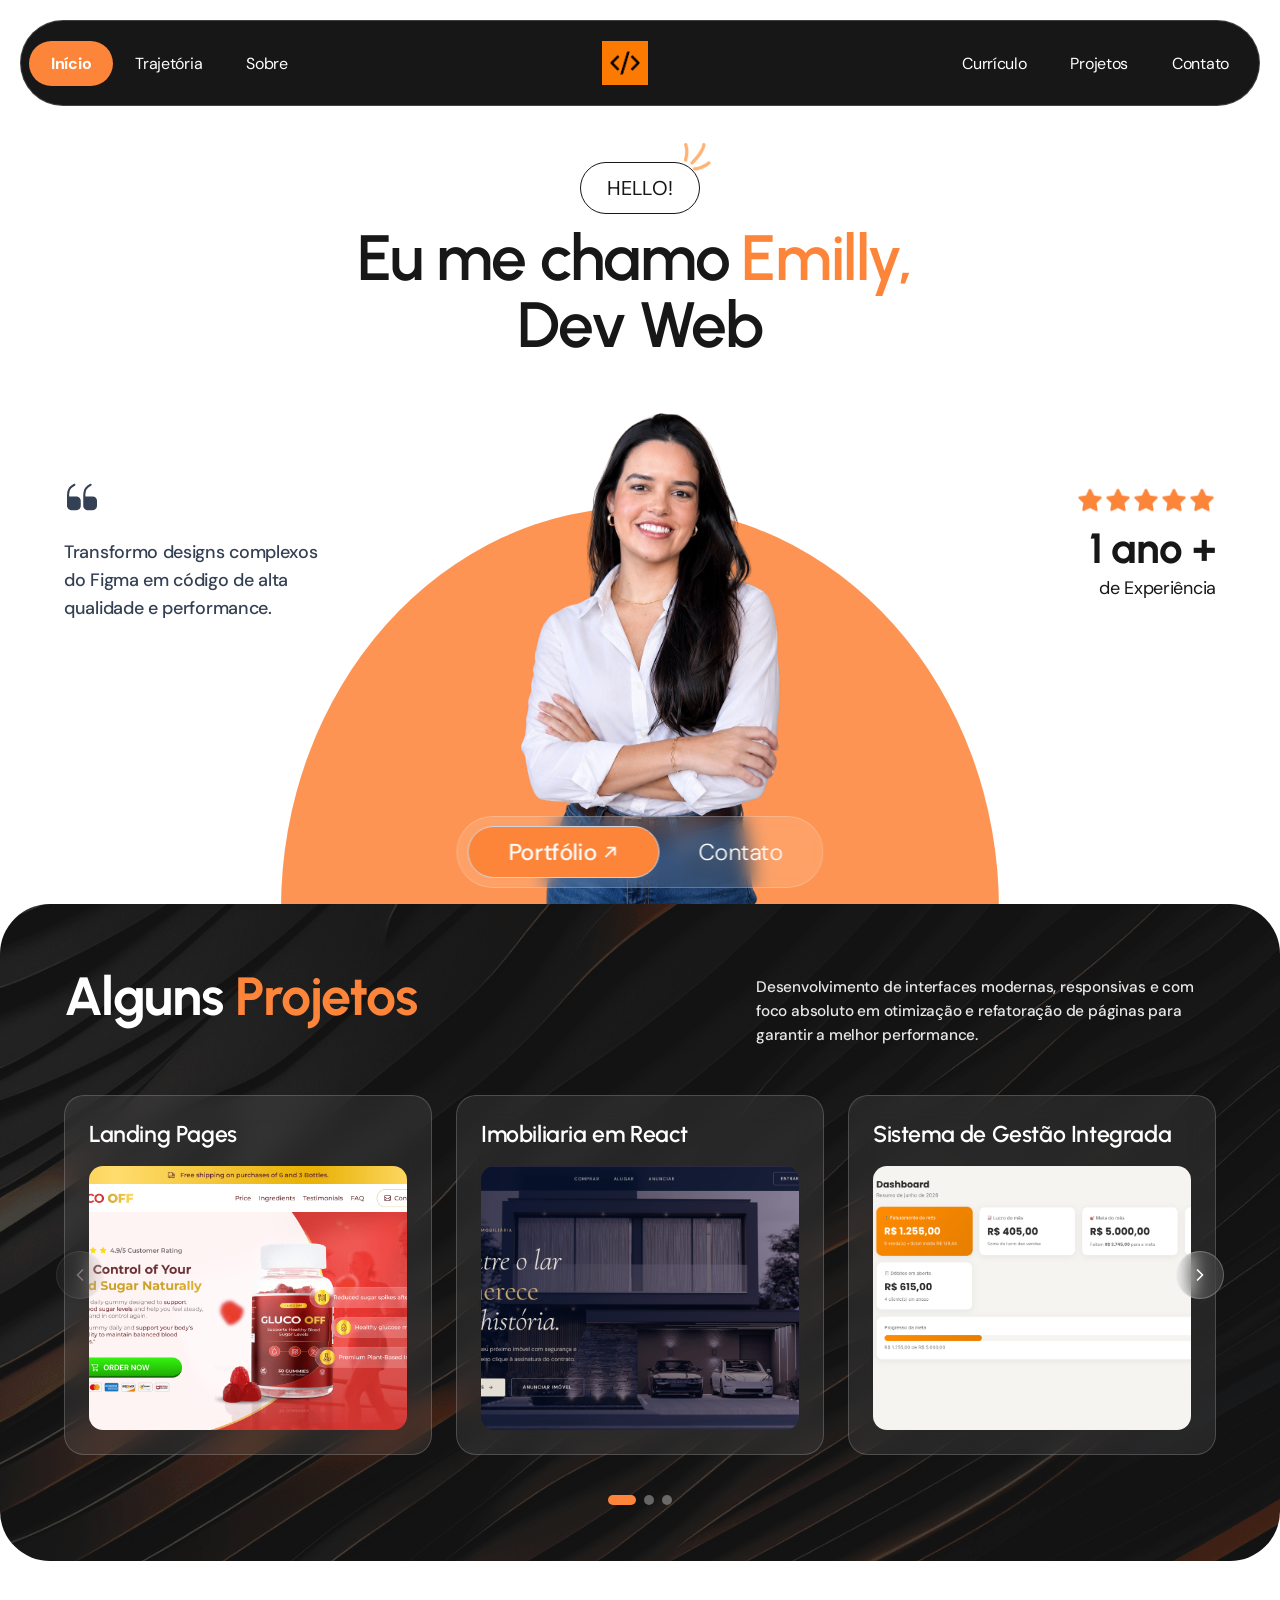
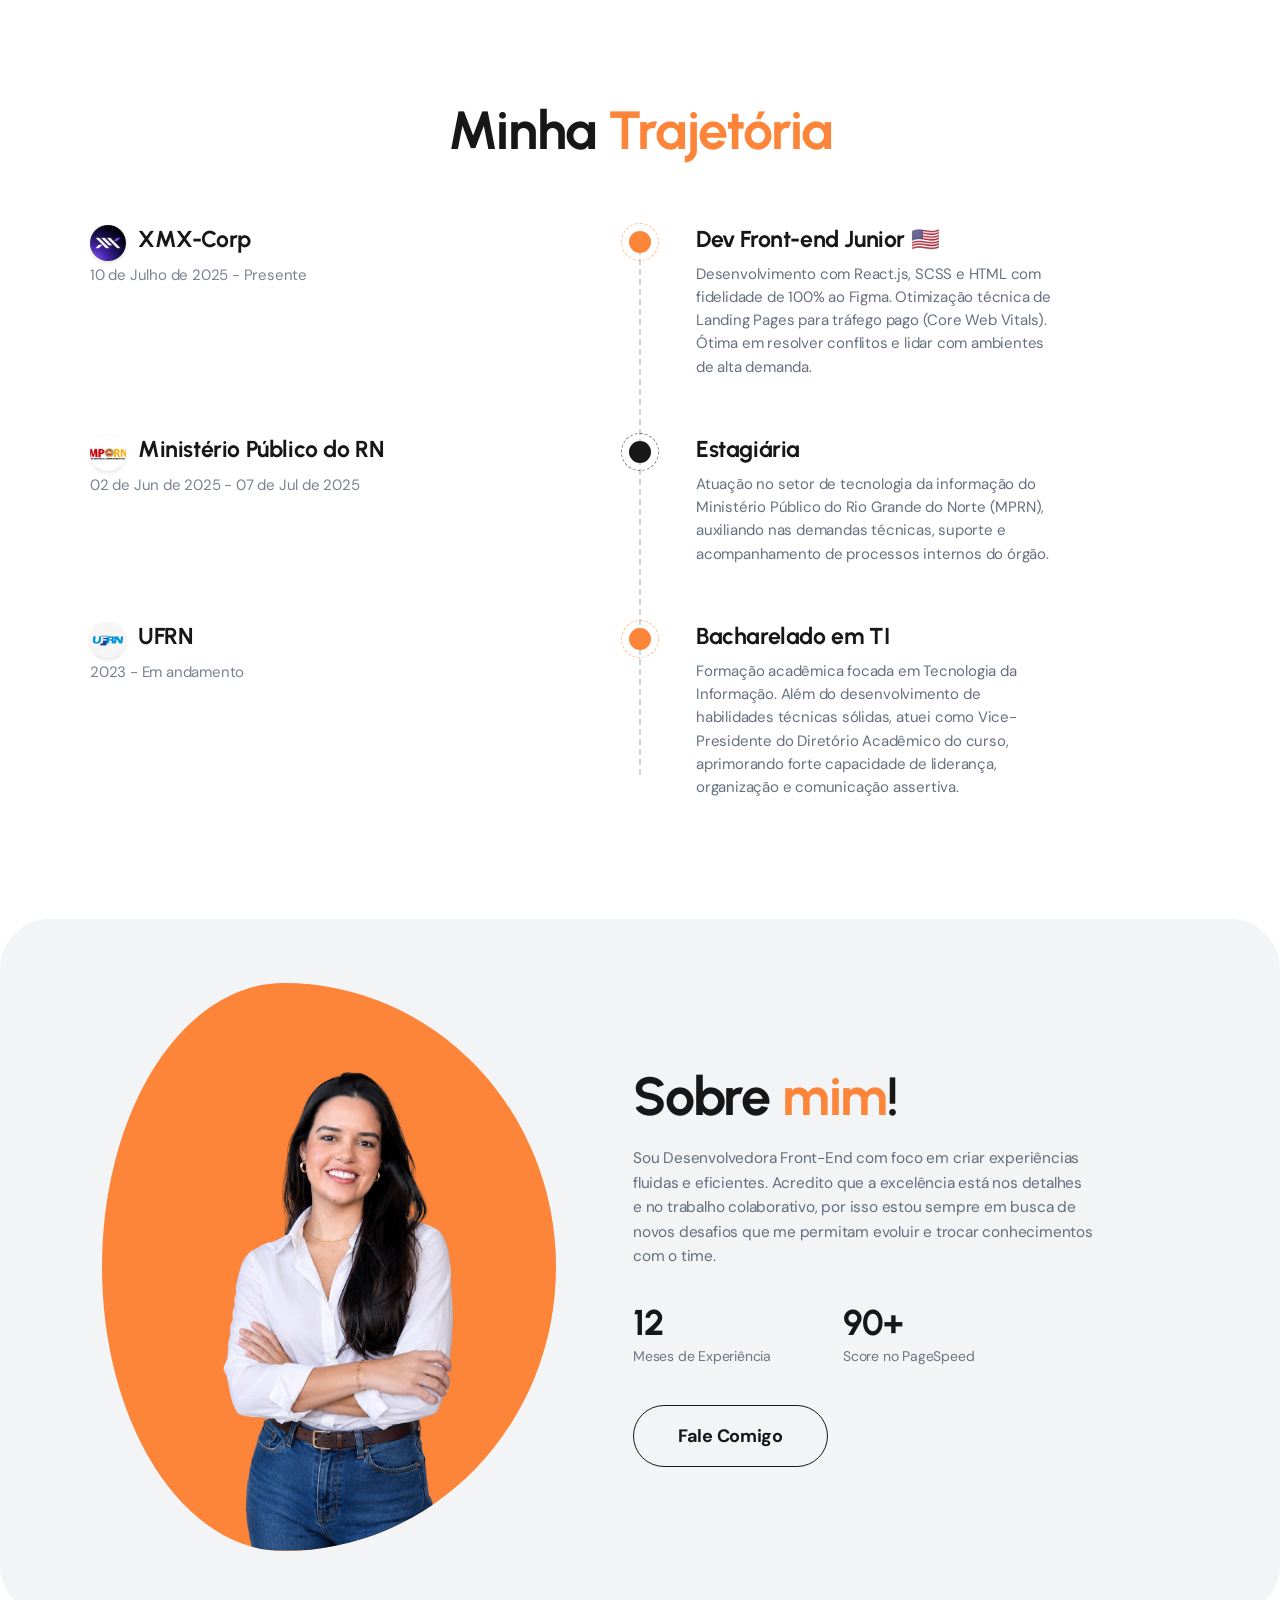
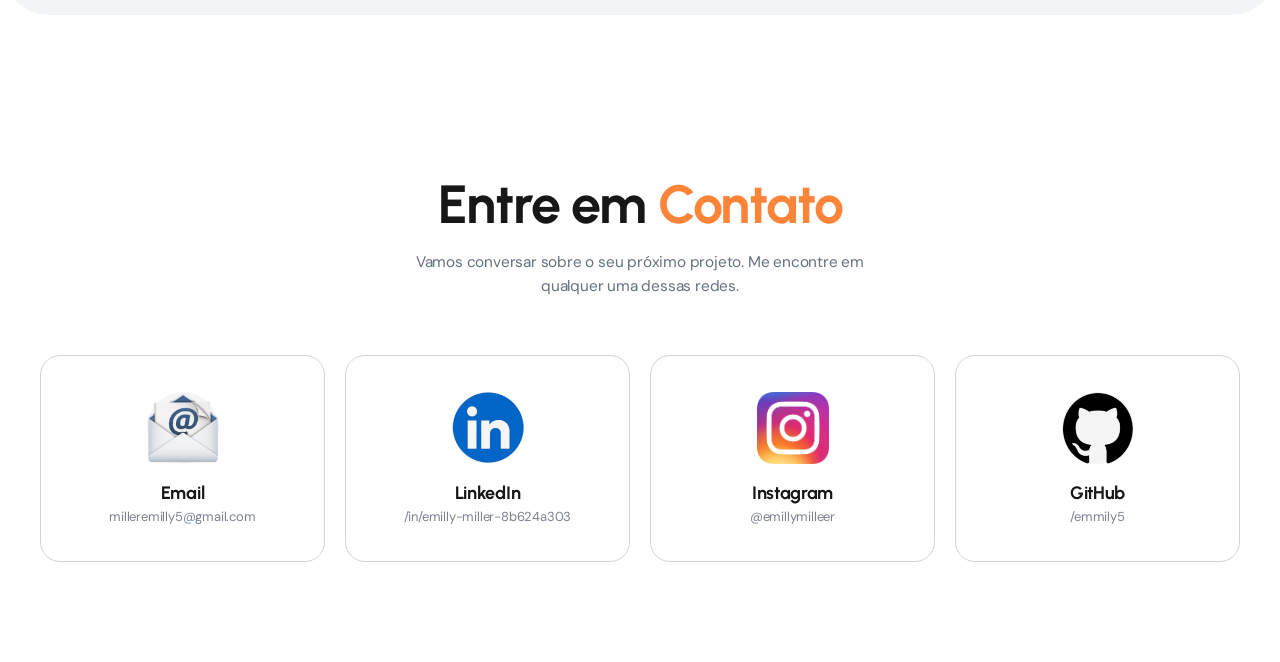
==== commit 15cc12e9: "ajustes de seções" ====
--- a/index.html
+++ b/index.html
@@ -103,8 +103,8 @@
             />
           </div>
           <h1 class="hero__title">
-            Eu me chamo <span class="hero__title--accent">Emilly,</span><br />
-            Dev Front-end
+            Eu me chamo<span class="hero__title--accent">Emilly,</span><br />
+            Dev Web
           </h1>
         </div>
 
@@ -189,37 +189,53 @@
 
         <!-- Carrossel -->
         <div class="services__carousel" id="servicesCarousel">
-          
-      <button class="services__nav services__nav--prev" id="servicesPrev" aria-label="Previous projects">
-        <svg width="20" height="20" viewBox="0 0 24 24" fill="none" aria-hidden="true">
-          <path d="M15 18L9 12L15 6" stroke="currentColor" stroke-width="2"
-            stroke-linecap="round" stroke-linejoin="round"/>
-        </svg>
-      </button>
-
-      <button class="services__nav services__nav--next" id="servicesNext" aria-label="Next projects">
-        <svg width="20" height="20" viewBox="0 0 24 24" fill="none" aria-hidden="true">
-          <path d="M9 6L15 12L9 18" stroke="currentColor" stroke-width="2"
-            stroke-linecap="round" stroke-linejoin="round"/>
-        </svg>
-      </button>
+          <button
+            class="services__nav services__nav--prev"
+            id="servicesPrev"
+            aria-label="Previous projects"
+          >
+            <svg
+              width="20"
+              height="20"
+              viewBox="0 0 24 24"
+              fill="none"
+              aria-hidden="true"
+            >
+              <path
+                d="M15 18L9 12L15 6"
+                stroke="currentColor"
+                stroke-width="2"
+                stroke-linecap="round"
+                stroke-linejoin="round"
+              />
+            </svg>
+          </button>
+
+          <button
+            class="services__nav services__nav--next"
+            id="servicesNext"
+            aria-label="Next projects"
+          >
+            <svg
+              width="20"
+              height="20"
+              viewBox="0 0 24 24"
+              fill="none"
+              aria-hidden="true"
+            >
+              <path
+                d="M9 6L15 12L9 18"
+                stroke="currentColor"
+                stroke-width="2"
+                stroke-linecap="round"
+                stroke-linejoin="round"
+              />
+            </svg>
+          </button>
 
           <!-- Track (parte que desliza) -->
           <div class="services__viewport">
             <div class="services__track" id="servicesTrack">
-              <a
-                class="service-card"
-                href="https://anajuliaramalhoarq.netlify.app/"
-              >
-                <span class="service-card__title">Portfólio Arquiteta</span>
-                <div class="service-card__media">
-                  <img
-                    src="assets/img/portifolio.png"
-                    alt="Desenvolvimento React project"
-                  />
-                </div>
-              </a>
-
               <!--<a class="service-card" href="https://medlytics.netlify.app/dashboard">
                 <span class="service-card__title">DashMedico(andamento🔄)</span>
                 <div class="service-card__media">
@@ -230,7 +246,7 @@
                 </div>
               </a>-->
 
-              <a class="service-card" href="https://glucooff.com/">
+              <a class="service-card" href="projetos/landing-pages.html">
                 <span class="service-card__title">Landing Pages</span>
                 <div class="service-card__media">
                   <img
@@ -240,7 +256,7 @@
                 </div>
               </a>
 
-              <a class="service-card" href="https://imobilar.netlify.app/">
+              <a class="service-card" href="projetos/imobiliaria-react.html">
                 <span class="service-card__title">Imobiliaria em React</span>
                 <div class="service-card__media">
                   <img
@@ -250,18 +266,29 @@
                 </div>
               </a>
 
-              <a class="service-card" href="https://drive.google.com/file/d/1f8sen1zOLIYNFrvnZDQY7MMuZw-EOT1N/view?usp=sharing">
-                <span class="service-card__title">Sistema de Gestão Integrada</span>
+              <a class="service-card" href="projetos/gestao-integrada.html">
+                <span class="service-card__title"
+                  >Sistema de Gestão Integrada</span
+                >
+                <div class="service-card__media">
+                  <img src="assets/img/image.png" alt="Landing Pages project" />
+                </div>
+              </a>
+
+              <a class="service-card" href="projetos/portfolio-arquiteta.html">
+                <span class="service-card__title">Portfólio Arquiteta</span>
                 <div class="service-card__media">
                   <img
-                    src="assets/img/image.png"
-                    alt="Landing Pages project"
+                    src="assets/img/portifolio.png"
+                    alt="Desenvolvimento React project"
                   />
                 </div>
               </a>
 
-              <a class="service-card" href="https://biblioteca.biofraga.com/">
-                <span class="service-card__title">Biblioteca de Seções Reutilizáveis</span>
+              <a class="service-card" href="projetos/biblioteca-secoes.html">
+                <span class="service-card__title"
+                  >Biblioteca de Seções Reutilizáveis</span
+                >
                 <div class="service-card__media">
                   <img
                     src="assets/img/biblioteca.png"
@@ -442,7 +469,6 @@
           </p>
         </header>
 
-        <!-- Grid de redes -->
         <div class="contact__grid">
           <!-- Email -->
           <a
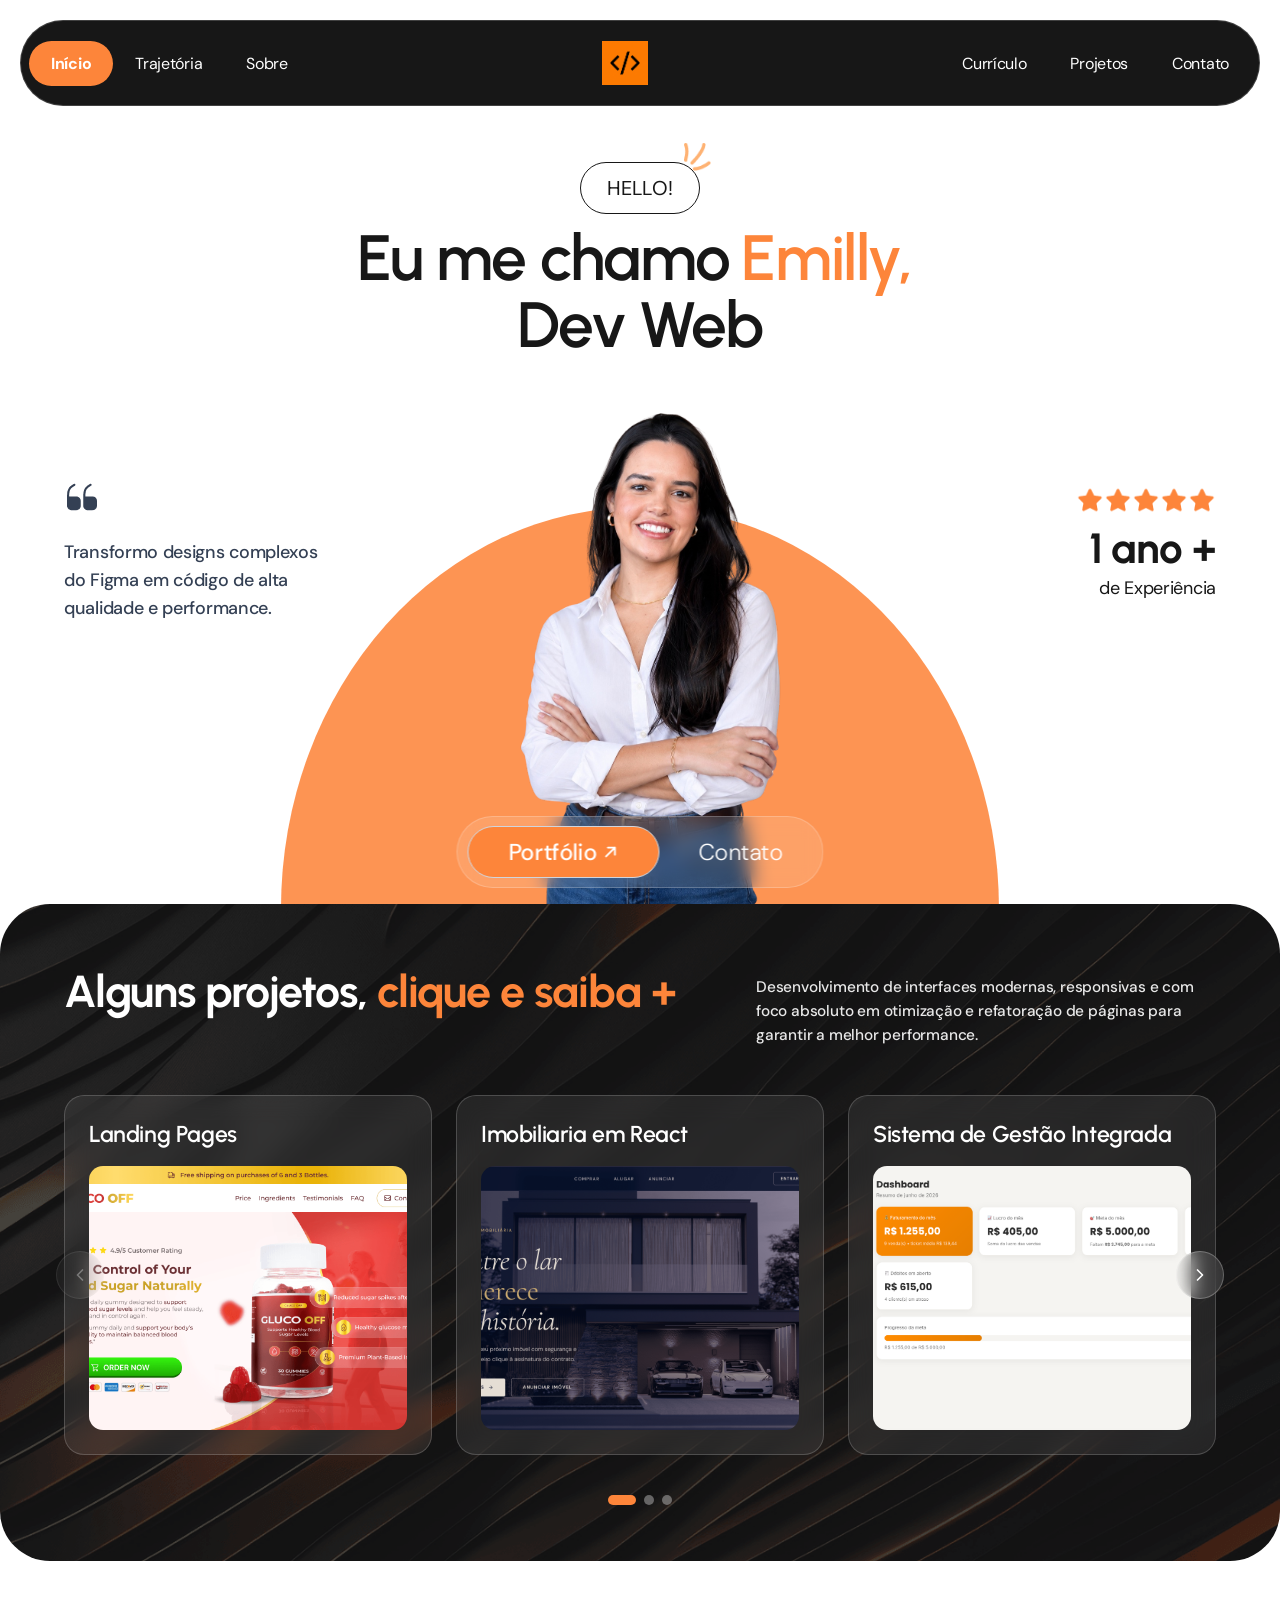
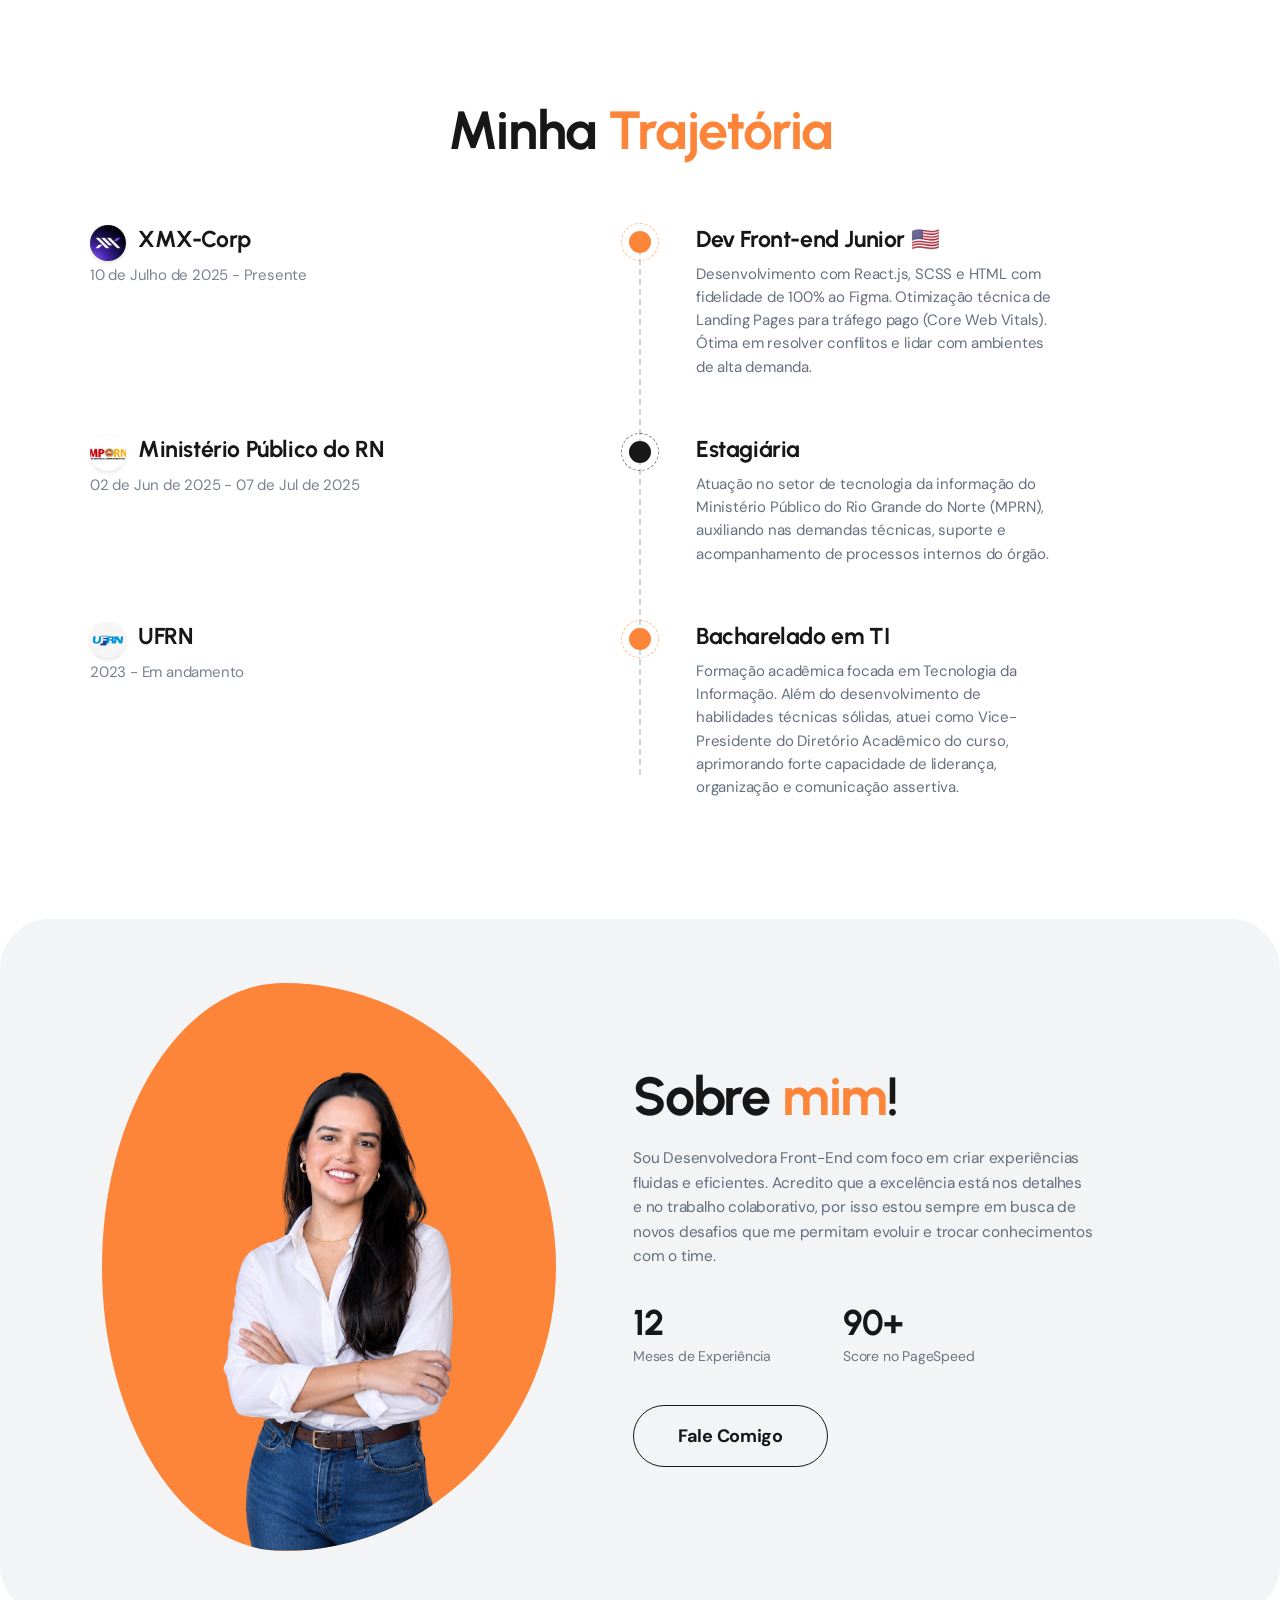
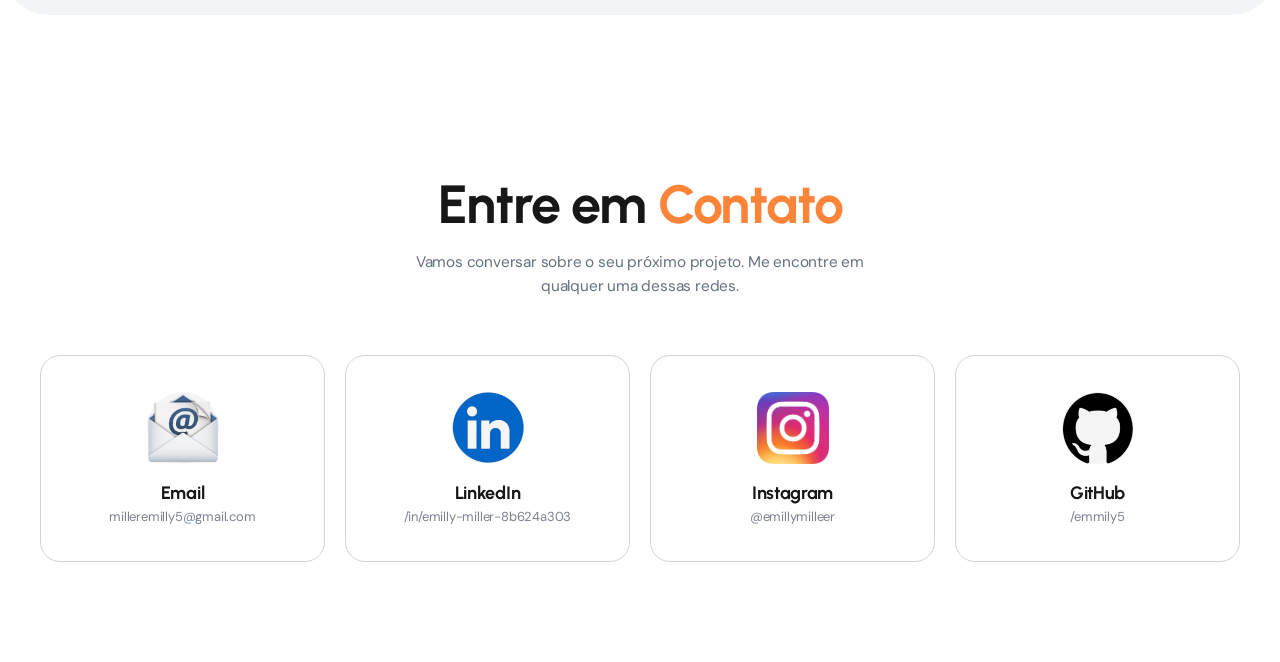
==== commit aff39acf: "ajustes tamanho de fonte" ====
--- a/index.html
+++ b/index.html
@@ -178,7 +178,7 @@
         <!-- Cabeçalho -->
         <header class="services__header">
           <h2 class="services__title">
-            Alguns <span class="services__title--accent">Projetos</span>
+            Alguns projetos,<span class="services__title--accent"> clique e saiba +</span>
           </h2>
           <p class="services__desc">
             Desenvolvimento de interfaces modernas, responsivas e com foco
--- a/assets/css/style.css
+++ b/assets/css/style.css
@@ -1 +1 @@
-html{scroll-behavior:smooth}*,*::before,*::after{box-sizing:border-box;margin:0;padding:0}body{font-family:"DM Sans","Helvetica Neue",Arial,sans-serif;background:#fff;color:#171717;min-height:100vh;overflow-x:hidden}a{text-decoration:none;color:inherit}img{display:block;max-width:100%}button{font-family:inherit}.page{display:flex;flex-direction:column;align-items:center;width:100%}.navbar{position:relative;z-index:100;display:flex;align-items:center;justify-content:space-between;width:min(1298px,100vw - 40px);height:86px;margin-top:20px;padding:0 10px;background:#171717;border:1px solid hsla(0,0%,100%,.18);border-radius:50px;backdrop-filter:blur(8px)}.nav__brand{display:none;align-items:center;gap:8px;padding-left:8px}.nav__group{display:flex;align-items:center}.nav__group--center{display:flex;gap:10px;padding:20px 40px;flex-shrink:0}.nav__logo-icon{width:46px;height:46px;-o-object-fit:contain;object-fit:contain}.nav__logo-typo{width:82px;height:19px;-o-object-fit:contain;object-fit:contain}.nav__item{display:flex;align-items:center;justify-content:center;padding:14px 32px;border-radius:60px;border:none;background:rgba(0,0,0,0);cursor:pointer;font-family:"DM Sans","Helvetica Neue",Arial,sans-serif;font-size:18px;letter-spacing:-0.3px;color:#fff;white-space:nowrap;transition:background .2s}.nav__item:hover{background:hsla(0,0%,100%,.08)}.nav__item--active{background:#fd853a;font-weight:700}.nav__item--active:hover{background:rgb(252.6924623116,114.240201005,27.7075376884)}.nav__hamburger{display:none;flex-direction:column;justify-content:center;gap:5px;width:40px;height:40px;padding:6px;margin-right:4px;border:none;background:rgba(0,0,0,0);cursor:pointer;border-radius:8px;transition:background .2s;flex-shrink:0}.nav__hamburger span{display:block;height:2px;background:#fff;border-radius:2px;transform-origin:center;transition:transform .3s,opacity .3s}.nav__hamburger.is-active span:nth-child(1){transform:translateY(7px) rotate(45deg)}.nav__hamburger.is-active span:nth-child(2){opacity:0;transform:scaleX(0)}.nav__hamburger.is-active span:nth-child(3){transform:translateY(-7px) rotate(-45deg)}.nav__hamburger:hover{background:hsla(0,0%,100%,.1)}.nav__drawer{display:none;flex-direction:column;gap:4px;width:min(1298px,100vw - 40px);padding:12px;margin-top:6px;background:#171717;border:1px solid hsla(0,0%,100%,.18);border-radius:24px;backdrop-filter:blur(8px);opacity:0;transform:translateY(-8px);pointer-events:none;transition:opacity .25s ease,transform .25s ease}.nav__drawer .nav__item{justify-content:flex-start;font-size:17px;padding:12px 20px;border-radius:14px;color:#fff}.nav__drawer.is-open{display:flex;opacity:1;transform:translateY(0);pointer-events:auto}.hero{position:relative;width:min(1440px,100vw);height:846px;display:flex;align-items:flex-end;justify-content:center;overflow:hidden}.hero__headline{position:absolute;top:37px;left:0;right:0;display:flex;flex-direction:column;align-items:center;gap:10px;z-index:3;pointer-events:none;text-align:center;padding:0 20px}.hero__hello-wrap{position:relative;display:inline-flex;align-items:flex-start;justify-content:center;width:-moz-fit-content;width:fit-content;margin:0 auto}.hero__hello-badge{display:inline-flex;align-items:center;justify-content:center;padding:12px 26px;margin-top:19px;background:hsla(0,0%,100%,.1);border:1.3px solid #171717;border-radius:38px;font-size:20px;letter-spacing:-0.3px;color:#171717}.hero__hello-arrow{position:absolute;top:0;left:calc(100% - 16px);width:28px;height:28px;-o-object-fit:contain;object-fit:contain}.hero__title{font-family:"Urbanist",sans-serif;font-weight:600;font-size:clamp(48px,5vw,72px);line-height:1.05;letter-spacing:-1.2px;text-align:center;color:#171717;z-index:2}.hero__title--accent{color:#fd853a;margin:0 .18em}.hero__testimonial{position:absolute;left:clamp(16px,5vw,71px);top:373px;display:flex;flex-direction:column;gap:24px;z-index:4}.hero__quote-icon{width:36px;height:36px;-o-object-fit:contain;object-fit:contain}.hero__testimonial-text{font-size:clamp(15px,1.4vw,20px);font-weight:500;letter-spacing:-0.3px;color:#344054;line-height:1.55}.hero__experience{position:absolute;right:clamp(16px,5vw,71px);top:380px;display:flex;flex-direction:column;align-items:flex-end;gap:14px;z-index:4}.hero__stars img{height:28px;width:auto;-o-object-fit:contain;object-fit:contain}.hero__years{font-family:"Urbanist",sans-serif;font-weight:700;font-size:clamp(32px,3.3vw,47px);line-height:1;letter-spacing:-0.7px;color:#171717;text-align:right}.hero__exp-label{font-size:18px;letter-spacing:-0.3px;color:#171717;text-align:right;margin-top:-8px}.hero__photo-wrap{position:relative;width:clamp(400px,66vw,952px);height:auto;aspect-ratio:952/720;flex-shrink:0;z-index:10}.hero__circle{position:absolute;left:50%;bottom:6.7%;transform:translateX(-50%);width:85%;height:63%;background:#fd853a;border-radius:50% 50% 0 0/100% 100% 0 0;z-index:0;opacity:.87}.hero__photo{position:absolute;inset:0;width:100%;height:100%;-o-object-fit:contain;object-fit:contain;-o-object-position:center bottom;object-position:center bottom;z-index:1;pointer-events:none}.hero__cta-pill{position:absolute;bottom:10%;left:50%;transform:translateX(-50%);z-index:5;display:flex;align-items:center;gap:10px;padding:10px;height:72px;width:clamp(280px,38vw,367px);background:hsla(0,0%,100%,.12);border-radius:50px;backdrop-filter:blur(10px);border:1px solid hsla(0,0%,100%,.22)}.hero__cta-primary{display:flex;align-items:center;justify-content:center;gap:6px;flex-shrink:0;width:clamp(140px,15vw,208px);padding:10px 20px;background:#fd853a;border:.5px solid #d0d5dd;border-radius:60px;cursor:pointer;font-weight:500;font-size:clamp(17px,1.8vw,25.7px);letter-spacing:-0.4px;color:#fff;white-space:nowrap;transition:background .2s,transform .15s}.hero__cta-primary:hover{background:rgb(252.6924623116,114.240201005,27.7075376884);transform:scale(1.03)}.hero__cta-arrow{flex-shrink:0;width:16px;height:16px}.hero__cta-secondary{flex:1;display:flex;align-items:center;justify-content:center;padding:10px;background:rgba(0,0,0,0);border:none;border-radius:60px;cursor:pointer;font-weight:300;font-size:clamp(17px,1.8vw,25.7px);letter-spacing:-0.4px;color:#fff;white-space:nowrap;transition:background .2s}.hero__cta-secondary:hover{background:hsla(0,0%,100%,.12)}@media(max-width: 1300px){.navbar{padding:0 8px}.nav__item{padding:12px 22px;font-size:16px}.nav__group--center{padding:14px 24px}}@media(max-width: 1024px){.nav__item{padding:10px 16px;font-size:15px}.nav__group--center{padding:10px 20px}.nav__logo-typo{width:64px}.nav__logo-icon{width:36px;height:36px}.hero{display:grid;grid-template-columns:1fr 1fr;gap:20px 0;height:auto;min-height:unset;padding:0 24px 0px;align-items:start}.hero__headline{position:static;transform:none;margin:32px 0 0;width:100%;grid-column:1/-1}.hero__testimonial{position:static;top:auto;left:auto;right:auto;grid-column:1/2;padding:0;gap:16px;align-items:flex-start}.hero__experience{position:static;top:auto;left:auto;right:auto;grid-column:2/3;align-items:flex-end;padding:0;gap:8px}.hero__photo-wrap{grid-column:1/-1;width:min(560px,88vw);margin:8px auto 0;justify-self:center}}@media(max-width: 768px){.navbar{height:68px;border-radius:40px;margin-top:14px;padding:0 10px 0 16px}.nav__brand{display:flex}.nav__group{display:none}.nav__hamburger{display:flex}.hero{display:grid;grid-template-columns:1fr 1fr;grid-template-areas:"headline    headline" "testimonial experience" "photo       photo";gap:16px 0;height:auto;min-height:unset;padding:0 0 0px;overflow:visible;width:100%}.hero__headline{grid-area:headline;position:static;transform:none;margin:16px 0 0;padding:0 20px;width:100%;max-width:100%;text-align:center;align-items:center;justify-content:center}.hero__testimonial{grid-area:testimonial;position:static;top:auto;left:auto;right:auto;display:flex;z-index:auto;padding:0 8px 0 20px;gap:10px;align-items:flex-start}.hero__experience{grid-area:experience;position:static;top:auto;left:auto;right:auto;display:flex;z-index:auto;padding:0 20px 0 8px;align-items:flex-end;gap:4px}.hero__photo-wrap{grid-area:photo;width:min(420px,94vw);aspect-ratio:auto;height:auto;position:relative;margin:-89px auto 0;display:flex;justify-content:center;align-items:flex-end;justify-self:center}.hero__hello-wrap{width:100%;justify-content:center}.hero__hello-badge{font-size:16px;padding:10px 20px}.hero__hello-arrow{display:none}.hero__title{width:100%;font-size:clamp(38px,10vw,64px);letter-spacing:-0.8px;text-align:center;margin:0 auto}.hero__quote-icon{width:28px;height:28px}.hero__testimonial-text{font-size:14px;line-height:1.5}.hero__stars img{height:20px}.hero__years{font-size:28px;text-align:right}.hero__exp-label{font-size:14px;margin-top:0}.hero__circle{width:min(380px,92vw);height:min(380px,92vw);aspect-ratio:1/1;border-radius:50%;bottom:80px;left:50%;transform:translateX(-50%)}.hero__photo{position:relative;inset:auto;width:100%;height:auto;-o-object-fit:contain;object-fit:contain;-o-object-position:center bottom;object-position:center bottom;transform:translateY(-40px)}.hero__cta-pill{width:min(300px,84vw);height:64px;bottom:12px}.hero__cta-primary{font-size:16px;width:auto;padding:10px 18px}.hero__cta-secondary{font-size:16px}}@media(max-width: 480px){.navbar{margin-top:10px;height:60px;border-radius:30px}.hero__title{font-size:clamp(30px,9vw,44px);line-height:1.05}.hero__headline{padding:0 16px;gap:8px}.hero__photo-wrap{width:min(360px,92vw)}.hero__cta-pill{width:min(270px,88vw);height:58px;padding:8px;bottom:8px}.hero__cta-primary{font-size:14px;padding:8px 14px;gap:4px}.hero__cta-secondary{font-size:14px}.hero{grid-template-columns:1fr;grid-template-areas:"headline" "testimonial" "experience" "photo"}.hero__testimonial,.hero__experience{max-width:100%;padding-left:20px;padding-right:20px}.hero__experience{align-items:flex-start}.hero__years{text-align:left}.hero__exp-label{text-align:left}.hero__circle{width:min(320px,90vw);height:min(320px,90vw);bottom:70px}}.services{position:relative;width:100vw;margin:80px 0 60px;border-radius:50px;overflow:hidden;isolation:isolate}@media(min-width: 1025px){.services{margin-top:-48px;position:relative;z-index:10}}@media(max-width: 1024px){.services{margin-top:60px}}.services__bg{position:absolute;inset:0;width:100%;height:100%;-o-object-fit:cover;object-fit:cover;z-index:0;pointer-events:none}.services__inner{position:relative;z-index:1;padding:64px clamp(24px,5vw,72px) 56px}.services__header{display:flex;align-items:flex-start;justify-content:space-between;gap:40px;margin-bottom:48px;flex-wrap:wrap}.services__title{font-family:"Urbanist",sans-serif;font-weight:700;font-size:clamp(36px,4.2vw,56px);line-height:1.05;letter-spacing:-1px;color:#fff}.services__title--accent{color:#fd853a}.services__desc{max-width:460px;font-size:clamp(14px,1.2vw,17px);line-height:1.55;letter-spacing:-0.2px;color:hsla(0,0%,100%,.9);font-weight:500;padding-top:8px}.services__carousel{position:relative}.services__viewport{overflow:hidden;width:100%}.services__track{display:flex;gap:24px;transition:transform .55s cubic-bezier(0.22, 0.61, 0.36, 1);will-change:transform;cursor:grab}.services__track.is-dragging{cursor:grabbing;transition:none}.services__nav{position:absolute;top:50%;transform:translateY(-50%);z-index:5;display:flex;align-items:center;justify-content:center;width:48px;height:48px;background:hsla(0,0%,100%,.12);border:1px solid hsla(0,0%,100%,.25);border-radius:50%;backdrop-filter:blur(10px);-webkit-backdrop-filter:blur(10px);color:#fff;cursor:pointer;transition:background .2s,border-color .2s,transform .2s,opacity .2s}.services__nav:hover{background:#fd853a;border-color:#fd853a;transform:translateY(-50%) scale(1.06)}.services__nav:disabled{opacity:.35;cursor:not-allowed}.services__nav:disabled:hover{background:hsla(0,0%,100%,.12);border-color:hsla(0,0%,100%,.25);transform:translateY(-50%)}.services__nav--prev{left:-8px}.services__nav--next{right:-8px}.service-card{position:relative;flex-shrink:0;display:flex;flex-direction:column;gap:18px;padding:24px;min-height:360px;background:hsla(0,0%,100%,.08);border:1px solid hsla(0,0%,100%,.18);border-radius:20px;backdrop-filter:blur(14px);-webkit-backdrop-filter:blur(14px);cursor:pointer;transition:transform .3s ease,background .3s ease,border-color .3s ease;-webkit-user-select:none;-moz-user-select:none;user-select:none}.service-card:hover{transform:translateY(-4px);background:hsla(0,0%,100%,.12);border-color:rgba(253,133,58,.5)}.service-card__title{font-family:"Urbanist",sans-serif;font-weight:600;font-size:clamp(20px,1.8vw,26px);letter-spacing:-0.4px;color:#fff}.service-card__media{flex:1;width:100%;border-radius:14px;overflow:hidden;background:hsla(0,0%,100%,.06)}.service-card__media img{width:100%;height:100%;-o-object-fit:cover;object-fit:cover;display:block;pointer-events:none}.services__dots{display:flex;justify-content:center;gap:8px;margin-top:40px}.services__dot{width:10px;height:10px;padding:0;border:none;border-radius:50%;background:hsla(0,0%,100%,.35);cursor:pointer;transition:background .25s,width .25s}.services__dot:hover{background:hsla(0,0%,100%,.6)}.services__dot--active{background:#fd853a;width:28px;border-radius:6px}.services__dot--active:hover{background:#fd853a}@media(max-width: 1024px){.services{margin:60px 0 40px}.services__inner{padding:48px 32px 40px}.services__header{flex-direction:column;gap:16px;margin-bottom:36px}.services__desc{max-width:100%}.service-card{min-height:320px}.services__nav{width:42px;height:42px}.services__nav--prev{left:4px}.services__nav--next{right:4px}}@media(max-width: 768px){.services{width:100vw;margin:30px 0 22px}.services__inner{padding:36px 20px 32px}.services__track{gap:16px}.service-card{min-height:280px;padding:20px}.services__dots{margin-top:28px}.services__nav{display:none}}@media(max-width: 480px){.services{margin:22px 0 14px}.services__inner{padding:28px 16px 24px}.service-card{min-height:240px;gap:14px}}.experience{width:100%;background:#fff;padding:80px 0}.experience__inner{width:min(1100px,100vw - 40px);margin:0 auto}.experience__title{font-family:"Urbanist",sans-serif;font-weight:700;font-size:clamp(36px,4.2vw,56px);line-height:1.1;letter-spacing:-1px;color:#171717;text-align:center;margin-bottom:64px}.experience__title--accent{color:#fd853a}.timeline{position:relative;display:flex;flex-direction:column;gap:56px}.timeline::before{content:"";position:absolute;top:24px;bottom:24px;left:50%;width:0;border-left:2px dashed #d0d5dd;transform:translateX(-50%);z-index:0}.timeline__item{position:relative;display:grid;grid-template-columns:1fr 48px 1fr;align-items:start;gap:24px;z-index:1}.timeline__left{text-align:left;padding-right:8px}.timeline__company{font-family:"Urbanist",sans-serif;font-weight:700;font-size:clamp(20px,1.8vw,26px);letter-spacing:-0.4px;color:#171717;margin-bottom:8px}.timeline__period{font-size:15px;color:#344054;opacity:.65;letter-spacing:-0.2px}.timeline__dot{position:relative;width:22px;height:22px;margin:6px auto 0;border-radius:50%;align-self:start;justify-self:center}.timeline__dot::before{content:"";position:absolute;inset:-8px;border:1.5px dashed currentColor;border-radius:50%;opacity:.55}.timeline__dot--orange{background:#fd853a;color:#fd853a}.timeline__dot--dark{background:#171717;color:#171717}.timeline__right{text-align:left;padding-left:8px}.timeline__role{font-family:"Urbanist",sans-serif;font-weight:700;font-size:clamp(20px,1.8vw,26px);letter-spacing:-0.4px;color:#171717;margin-bottom:10px}.timeline__desc{font-size:15px;line-height:1.55;color:#344054;opacity:.75;letter-spacing:-0.2px;max-width:360px}@media(max-width: 1024px){.experience{padding:60px 0}.experience__title{margin-bottom:48px}.timeline{gap:44px}.timeline__item{gap:16px}}@media(max-width: 768px){.experience{padding:48px 0}.experience__inner{width:calc(100vw - 32px)}.experience__title{margin-bottom:40px}.timeline{gap:36px}.timeline::before{left:11px;transform:none}.timeline__item{grid-template-columns:24px 1fr;gap:16px;grid-template-areas:"dot   left" "dot   right"}.timeline__dot{grid-area:dot;margin:4px 0 0;justify-self:start;width:18px;height:18px}.timeline__dot::before{inset:-6px}.timeline__left{grid-area:left;padding-right:0;margin-bottom:12px}.timeline__right{grid-area:right;padding-left:0}.timeline__company,.timeline__role{font-size:19px}.timeline__period,.timeline__desc{font-size:14px}.timeline__desc{max-width:100%}}.hire{width:100%;padding:40px 0 80px;background:#fff}.hire__card{width:100vw;margin:0;padding:clamp(32px,5vw,64px) clamp(40px,8vw,120px);background:#f3f4f6;border-radius:50px;display:grid;grid-template-columns:minmax(280px, 1fr) 1.2fr;align-items:center;gap:clamp(32px,6vw,80px)}.hire__photo-wrap{position:relative;width:100%;max-width:460px;aspect-ratio:4/5;margin:0 auto}.hire__blob{position:absolute;inset:0;background:#fd853a;border-radius:40% 60% 60% 40%/50% 50% 50% 50%;z-index:0}.hire__photo{position:relative;z-index:1;width:100%;height:100%;-o-object-fit:cover;object-fit:cover;-o-object-position:center bottom;object-position:center bottom;border-radius:40% 60% 60% 40%/50% 50% 50% 50%}.hire__content{display:flex;flex-direction:column}.hire__title{font-family:"Urbanist",sans-serif;font-weight:700;font-size:clamp(36px,4.2vw,56px);line-height:1.1;letter-spacing:-1.2px;color:#171717;margin-bottom:20px}.hire__title--accent{color:#fd853a}.hire__desc{font-size:clamp(14px,1.2vw,16px);line-height:1.6;letter-spacing:-0.2px;color:#344054;opacity:.75;max-width:460px;margin-bottom:36px}.hire__stats{display:flex;gap:clamp(40px,6vw,72px);margin-bottom:40px}.hire__stat{display:flex;flex-direction:column;gap:6px}.hire__stat-number{font-family:"Urbanist",sans-serif;font-weight:700;font-size:clamp(28px,2.8vw,36px);letter-spacing:-0.8px;color:#171717;line-height:1}.hire__stat-label{font-size:14px;color:#344054;opacity:.7;letter-spacing:-0.2px}.hire__cta{align-self:flex-start;display:inline-flex;align-items:center;justify-content:center;padding:18px 44px;font-family:"DM Sans","Helvetica Neue",Arial,sans-serif;font-weight:700;font-size:18px;letter-spacing:-0.3px;color:#171717;background:rgba(0,0,0,0);border:1.5px solid #171717;border-radius:60px;cursor:pointer;transition:background .2s,color .2s,transform .15s}.hire__cta:hover{background:#171717;color:#fff;transform:translateY(-2px)}@media(max-width: 1024px){.hire{padding:32px 0 60px}.hire__card{padding:48px clamp(32px,6vw,60px);gap:40px}.hire__photo-wrap{max-width:300px}}@media(max-width: 768px){.hire{padding:24px 0 48px}.hire__card{width:100vw;grid-template-columns:1fr;padding:36px 24px;gap:32px;border-radius:50px;text-align:center}.hire__photo-wrap{max-width:260px}.hire__title{margin-bottom:16px}.hire__desc{margin:0 auto 28px}.hire__stats{justify-content:center;gap:48px;margin-bottom:32px}.hire__cta{align-self:center;padding:16px 36px;font-size:16px}}@media(max-width: 480px){.hire__card{padding:28px 20px}.hire__stats{gap:32px;flex-wrap:wrap}.hire__stat-number{font-size:26px}}.contact{width:100%;background:#fff;padding:80px 0 100px}.contact__inner{width:min(1200px,100vw - 40px);margin:0 auto}.contact__header{text-align:center;margin-bottom:56px}.contact__title{font-family:"Urbanist",sans-serif;font-weight:700;font-size:clamp(36px,4.2vw,56px);line-height:1.1;letter-spacing:-1.2px;color:#171717;margin-bottom:16px}.contact__title--accent{color:#fd853a}.contact__desc{font-size:clamp(14px,1.2vw,17px);line-height:1.6;letter-spacing:-0.2px;color:#344054;opacity:.75;max-width:480px;margin:0 auto}.contact__grid{display:grid;grid-template-columns:repeat(4, 1fr);gap:20px}.contact-card{display:flex;flex-direction:column;align-items:center;gap:18px;padding:36px 24px;background:#fff;border:1.5px solid #d0d5dd;border-radius:20px;text-decoration:none;text-align:center;cursor:pointer;transition:transform .3s ease,border-color .3s ease,box-shadow .3s ease}.contact-card:hover{transform:translateY(-6px);border-color:#fd853a;box-shadow:0 12px 28px rgba(23,23,23,.08)}.contact-card:hover .contact-card__icon{background:rgba(253,133,58,.12)}.contact-card:hover .contact-card__label{color:#fd853a}.contact-card__icon{width:72px;height:72px;display:flex;align-items:center;justify-content:center;background:rgba(23,23,23,.04);border-radius:50%;transition:background .3s ease}.contact-card__icon img{width:72px;height:72px;-o-object-fit:contain;object-fit:contain}.contact-card__info{display:flex;flex-direction:column;gap:4px;width:100%}.contact-card__label{font-family:"Urbanist",sans-serif;font-weight:700;font-size:18px;letter-spacing:-0.3px;color:#171717;transition:color .3s ease}.contact-card__handle{font-size:13px;color:#344054;opacity:.65;letter-spacing:-0.2px;word-break:break-all}@media(max-width: 1024px){.contact{padding:60px 0 80px}.contact__header{margin-bottom:40px}.contact__grid{grid-template-columns:repeat(2, 1fr);gap:16px}.contact-card{padding:32px 20px}}@media(max-width: 768px){.contact{padding:48px 0 60px}.contact__inner{width:calc(100vw - 32px)}.contact__header{margin-bottom:32px}.contact__grid{grid-template-columns:1fr;gap:12px}.contact-card{flex-direction:row;align-items:center;gap:16px;padding:18px 20px;text-align:left}.contact-card__icon{width:56px;height:56px;flex-shrink:0}.contact-card__icon img{width:28px;height:28px}.contact-card__info{align-items:flex-start}.contact-card__label{font-size:16px}.contact-card__handle{font-size:15px}}@media(max-width: 480px){.contact-card{padding:16px}.contact-card__icon{width:46px;height:46px}.contact-card__icon img{width:46px;height:46px}}+html{scroll-behavior:smooth}*,*::before,*::after{box-sizing:border-box;margin:0;padding:0}body{font-family:"DM Sans","Helvetica Neue",Arial,sans-serif;background:#fff;color:#171717;min-height:100vh;overflow-x:hidden}a{text-decoration:none;color:inherit}img{display:block;max-width:100%}button{font-family:inherit}.page{display:flex;flex-direction:column;align-items:center;width:100%}.navbar{position:relative;z-index:100;display:flex;align-items:center;justify-content:space-between;width:min(1298px,100vw - 40px);height:86px;margin-top:20px;padding:0 10px;background:#171717;border:1px solid hsla(0,0%,100%,.18);border-radius:50px;backdrop-filter:blur(8px)}.nav__brand{display:none;align-items:center;gap:8px;padding-left:8px}.nav__group{display:flex;align-items:center}.nav__group--center{display:flex;gap:10px;padding:20px 40px;flex-shrink:0}.nav__logo-icon{width:46px;height:46px;-o-object-fit:contain;object-fit:contain}.nav__logo-typo{width:82px;height:19px;-o-object-fit:contain;object-fit:contain}.nav__item{display:flex;align-items:center;justify-content:center;padding:14px 32px;border-radius:60px;border:none;background:rgba(0,0,0,0);cursor:pointer;font-family:"DM Sans","Helvetica Neue",Arial,sans-serif;font-size:18px;letter-spacing:-0.3px;color:#fff;white-space:nowrap;transition:background .2s}.nav__item:hover{background:hsla(0,0%,100%,.08)}.nav__item--active{background:#fd853a;font-weight:700}.nav__item--active:hover{background:rgb(252.6924623116,114.240201005,27.7075376884)}.nav__hamburger{display:none;flex-direction:column;justify-content:center;gap:5px;width:40px;height:40px;padding:6px;margin-right:4px;border:none;background:rgba(0,0,0,0);cursor:pointer;border-radius:8px;transition:background .2s;flex-shrink:0}.nav__hamburger span{display:block;height:2px;background:#fff;border-radius:2px;transform-origin:center;transition:transform .3s,opacity .3s}.nav__hamburger.is-active span:nth-child(1){transform:translateY(7px) rotate(45deg)}.nav__hamburger.is-active span:nth-child(2){opacity:0;transform:scaleX(0)}.nav__hamburger.is-active span:nth-child(3){transform:translateY(-7px) rotate(-45deg)}.nav__hamburger:hover{background:hsla(0,0%,100%,.1)}.nav__drawer{display:none;flex-direction:column;gap:4px;width:min(1298px,100vw - 40px);padding:12px;margin-top:6px;background:#171717;border:1px solid hsla(0,0%,100%,.18);border-radius:24px;backdrop-filter:blur(8px);opacity:0;transform:translateY(-8px);pointer-events:none;transition:opacity .25s ease,transform .25s ease}.nav__drawer .nav__item{justify-content:flex-start;font-size:17px;padding:12px 20px;border-radius:14px;color:#fff}.nav__drawer.is-open{display:flex;opacity:1;transform:translateY(0);pointer-events:auto}.hero{position:relative;width:min(1440px,100vw);height:846px;display:flex;align-items:flex-end;justify-content:center;overflow:hidden}.hero__headline{position:absolute;top:37px;left:0;right:0;display:flex;flex-direction:column;align-items:center;gap:10px;z-index:3;pointer-events:none;text-align:center;padding:0 20px}.hero__hello-wrap{position:relative;display:inline-flex;align-items:flex-start;justify-content:center;width:-moz-fit-content;width:fit-content;margin:0 auto}.hero__hello-badge{display:inline-flex;align-items:center;justify-content:center;padding:12px 26px;margin-top:19px;background:hsla(0,0%,100%,.1);border:1.3px solid #171717;border-radius:38px;font-size:20px;letter-spacing:-0.3px;color:#171717}.hero__hello-arrow{position:absolute;top:0;left:calc(100% - 16px);width:28px;height:28px;-o-object-fit:contain;object-fit:contain}.hero__title{font-family:"Urbanist",sans-serif;font-weight:600;font-size:clamp(48px,5vw,72px);line-height:1.05;letter-spacing:-1.2px;text-align:center;color:#171717;z-index:2}.hero__title--accent{color:#fd853a;margin:0 .18em}.hero__testimonial{position:absolute;left:clamp(16px,5vw,71px);top:373px;display:flex;flex-direction:column;gap:24px;z-index:4}.hero__quote-icon{width:36px;height:36px;-o-object-fit:contain;object-fit:contain}.hero__testimonial-text{font-size:clamp(15px,1.4vw,20px);font-weight:500;letter-spacing:-0.3px;color:#344054;line-height:1.55}.hero__experience{position:absolute;right:clamp(16px,5vw,71px);top:380px;display:flex;flex-direction:column;align-items:flex-end;gap:14px;z-index:4}.hero__stars img{height:28px;width:auto;-o-object-fit:contain;object-fit:contain}.hero__years{font-family:"Urbanist",sans-serif;font-weight:700;font-size:clamp(32px,3.3vw,47px);line-height:1;letter-spacing:-0.7px;color:#171717;text-align:right}.hero__exp-label{font-size:18px;letter-spacing:-0.3px;color:#171717;text-align:right;margin-top:-8px}.hero__photo-wrap{position:relative;width:clamp(400px,66vw,952px);height:auto;aspect-ratio:952/720;flex-shrink:0;z-index:10}.hero__circle{position:absolute;left:50%;bottom:6.7%;transform:translateX(-50%);width:85%;height:63%;background:#fd853a;border-radius:50% 50% 0 0/100% 100% 0 0;z-index:0;opacity:.87}.hero__photo{position:absolute;inset:0;width:100%;height:100%;-o-object-fit:contain;object-fit:contain;-o-object-position:center bottom;object-position:center bottom;z-index:1;pointer-events:none}.hero__cta-pill{position:absolute;bottom:10%;left:50%;transform:translateX(-50%);z-index:5;display:flex;align-items:center;gap:10px;padding:10px;height:72px;width:clamp(280px,38vw,367px);background:hsla(0,0%,100%,.12);border-radius:50px;backdrop-filter:blur(10px);border:1px solid hsla(0,0%,100%,.22)}.hero__cta-primary{display:flex;align-items:center;justify-content:center;gap:6px;flex-shrink:0;width:clamp(140px,15vw,208px);padding:10px 20px;background:#fd853a;border:.5px solid #d0d5dd;border-radius:60px;cursor:pointer;font-weight:500;font-size:clamp(17px,1.8vw,25.7px);letter-spacing:-0.4px;color:#fff;white-space:nowrap;transition:background .2s,transform .15s}.hero__cta-primary:hover{background:rgb(252.6924623116,114.240201005,27.7075376884);transform:scale(1.03)}.hero__cta-arrow{flex-shrink:0;width:16px;height:16px}.hero__cta-secondary{flex:1;display:flex;align-items:center;justify-content:center;padding:10px;background:rgba(0,0,0,0);border:none;border-radius:60px;cursor:pointer;font-weight:300;font-size:clamp(17px,1.8vw,25.7px);letter-spacing:-0.4px;color:#fff;white-space:nowrap;transition:background .2s}.hero__cta-secondary:hover{background:hsla(0,0%,100%,.12)}@media(max-width: 1300px){.navbar{padding:0 8px}.nav__item{padding:12px 22px;font-size:16px}.nav__group--center{padding:14px 24px}}@media(max-width: 1024px){.nav__item{padding:10px 16px;font-size:15px}.nav__group--center{padding:10px 20px}.nav__logo-typo{width:64px}.nav__logo-icon{width:36px;height:36px}.hero{display:grid;grid-template-columns:1fr 1fr;gap:20px 0;height:auto;min-height:unset;padding:0 24px 0px;align-items:start}.hero__headline{position:static;transform:none;margin:32px 0 0;width:100%;grid-column:1/-1}.hero__testimonial{position:static;top:auto;left:auto;right:auto;grid-column:1/2;padding:0;gap:16px;align-items:flex-start}.hero__experience{position:static;top:auto;left:auto;right:auto;grid-column:2/3;align-items:flex-end;padding:0;gap:8px}.hero__photo-wrap{grid-column:1/-1;width:min(560px,88vw);margin:8px auto 0;justify-self:center}}@media(max-width: 768px){.navbar{height:68px;border-radius:40px;margin-top:14px;padding:0 10px 0 16px}.nav__brand{display:flex}.nav__group{display:none}.nav__hamburger{display:flex}.hero{display:grid;grid-template-columns:1fr 1fr;grid-template-areas:"headline    headline" "testimonial experience" "photo       photo";gap:16px 0;height:auto;min-height:unset;padding:0 0 0px;overflow:visible;width:100%}.hero__headline{grid-area:headline;position:static;transform:none;margin:16px 0 0;padding:0 20px;width:100%;max-width:100%;text-align:center;align-items:center;justify-content:center}.hero__testimonial{grid-area:testimonial;position:static;top:auto;left:auto;right:auto;display:flex;z-index:auto;padding:0 8px 0 20px;gap:10px;align-items:flex-start}.hero__experience{grid-area:experience;position:static;top:auto;left:auto;right:auto;display:flex;z-index:auto;padding:0 20px 0 8px;align-items:flex-end;gap:4px}.hero__photo-wrap{grid-area:photo;width:min(420px,94vw);aspect-ratio:auto;height:auto;position:relative;margin:-89px auto 0;display:flex;justify-content:center;align-items:flex-end;justify-self:center}.hero__hello-wrap{width:100%;justify-content:center}.hero__hello-badge{font-size:16px;padding:10px 20px}.hero__hello-arrow{display:none}.hero__title{width:100%;font-size:clamp(38px,10vw,64px);letter-spacing:-0.8px;text-align:center;margin:0 auto}.hero__quote-icon{width:28px;height:28px}.hero__testimonial-text{font-size:14px;line-height:1.5}.hero__stars img{height:20px}.hero__years{font-size:28px;text-align:right}.hero__exp-label{font-size:14px;margin-top:0}.hero__circle{width:min(380px,92vw);height:min(380px,92vw);aspect-ratio:1/1;border-radius:50%;bottom:80px;left:50%;transform:translateX(-50%)}.hero__photo{position:relative;inset:auto;width:100%;height:auto;-o-object-fit:contain;object-fit:contain;-o-object-position:center bottom;object-position:center bottom;transform:translateY(-40px)}.hero__cta-pill{width:min(300px,84vw);height:64px;bottom:12px}.hero__cta-primary{font-size:16px;width:auto;padding:10px 18px}.hero__cta-secondary{font-size:16px}}@media(max-width: 480px){.navbar{margin-top:10px;height:60px;border-radius:30px}.hero__title{font-size:clamp(30px,9vw,44px);line-height:1.05}.hero__headline{padding:0 16px;gap:8px}.hero__photo-wrap{width:min(360px,92vw)}.hero__cta-pill{width:min(270px,88vw);height:58px;padding:8px;bottom:8px}.hero__cta-primary{font-size:14px;padding:8px 14px;gap:4px}.hero__cta-secondary{font-size:14px}.hero{grid-template-columns:1fr;grid-template-areas:"headline" "testimonial" "experience" "photo"}.hero__testimonial,.hero__experience{max-width:100%;padding-left:20px;padding-right:20px}.hero__experience{align-items:flex-start}.hero__years{text-align:left}.hero__exp-label{text-align:left}.hero__circle{width:min(320px,90vw);height:min(320px,90vw);bottom:70px}}.services{position:relative;width:100vw;margin:80px 0 60px;border-radius:50px;overflow:hidden;isolation:isolate}@media(min-width: 1025px){.services{margin-top:-48px;position:relative;z-index:10}}@media(max-width: 1024px){.services{margin-top:60px}}.services__bg{position:absolute;inset:0;width:100%;height:100%;-o-object-fit:cover;object-fit:cover;z-index:0;pointer-events:none}.services__inner{position:relative;z-index:1;padding:64px clamp(24px,5vw,72px) 56px}.services__header{display:flex;align-items:flex-start;justify-content:space-between;gap:40px;margin-bottom:48px;flex-wrap:wrap}.services__title{font-family:"Urbanist",sans-serif;font-weight:700;font-size:clamp(28px,3.5vw,48px);line-height:1.05;letter-spacing:-1px;color:#fff}.services__title--accent{color:#fd853a}.services__desc{max-width:460px;font-size:clamp(14px,1.2vw,17px);line-height:1.55;letter-spacing:-0.2px;color:hsla(0,0%,100%,.9);font-weight:500;padding-top:8px}.services__carousel{position:relative}.services__viewport{overflow:hidden;width:100%}.services__track{display:flex;gap:24px;transition:transform .55s cubic-bezier(0.22, 0.61, 0.36, 1);will-change:transform;cursor:grab}.services__track.is-dragging{cursor:grabbing;transition:none}.services__nav{position:absolute;top:50%;transform:translateY(-50%);z-index:5;display:flex;align-items:center;justify-content:center;width:48px;height:48px;background:hsla(0,0%,100%,.12);border:1px solid hsla(0,0%,100%,.25);border-radius:50%;backdrop-filter:blur(10px);-webkit-backdrop-filter:blur(10px);color:#fff;cursor:pointer;transition:background .2s,border-color .2s,transform .2s,opacity .2s}.services__nav:hover{background:#fd853a;border-color:#fd853a;transform:translateY(-50%) scale(1.06)}.services__nav:disabled{opacity:.35;cursor:not-allowed}.services__nav:disabled:hover{background:hsla(0,0%,100%,.12);border-color:hsla(0,0%,100%,.25);transform:translateY(-50%)}.services__nav--prev{left:-8px}.services__nav--next{right:-8px}.service-card{position:relative;flex-shrink:0;display:flex;flex-direction:column;gap:18px;padding:24px;min-height:360px;background:hsla(0,0%,100%,.08);border:1px solid hsla(0,0%,100%,.18);border-radius:20px;backdrop-filter:blur(14px);-webkit-backdrop-filter:blur(14px);cursor:pointer;transition:transform .3s ease,background .3s ease,border-color .3s ease;-webkit-user-select:none;-moz-user-select:none;user-select:none}.service-card:hover{transform:translateY(-4px);background:hsla(0,0%,100%,.12);border-color:rgba(253,133,58,.5)}.service-card__title{font-family:"Urbanist",sans-serif;font-weight:600;font-size:clamp(20px,1.8vw,26px);letter-spacing:-0.4px;color:#fff}.service-card__media{flex:1;width:100%;border-radius:14px;overflow:hidden;background:hsla(0,0%,100%,.06)}.service-card__media img{width:100%;height:100%;-o-object-fit:cover;object-fit:cover;display:block;pointer-events:none}.services__dots{display:flex;justify-content:center;gap:8px;margin-top:40px}.services__dot{width:10px;height:10px;padding:0;border:none;border-radius:50%;background:hsla(0,0%,100%,.35);cursor:pointer;transition:background .25s,width .25s}.services__dot:hover{background:hsla(0,0%,100%,.6)}.services__dot--active{background:#fd853a;width:28px;border-radius:6px}.services__dot--active:hover{background:#fd853a}@media(max-width: 1024px){.services{margin:60px 0 40px}.services__inner{padding:48px 32px 40px}.services__header{flex-direction:column;gap:16px;margin-bottom:36px}.services__desc{max-width:100%}.service-card{min-height:320px}.services__nav{width:42px;height:42px}.services__nav--prev{left:4px}.services__nav--next{right:4px}}@media(max-width: 768px){.services{width:100vw;margin:30px 0 22px}.services__inner{padding:36px 20px 32px}.services__track{gap:16px}.service-card{min-height:280px;padding:20px}.services__dots{margin-top:28px}.services__nav{display:none}}@media(max-width: 480px){.services{margin:22px 0 14px}.services__inner{padding:28px 16px 24px}.service-card{min-height:240px;gap:14px}}.experience{width:100%;background:#fff;padding:80px 0}.experience__inner{width:min(1100px,100vw - 40px);margin:0 auto}.experience__title{font-family:"Urbanist",sans-serif;font-weight:700;font-size:clamp(36px,4.2vw,56px);line-height:1.1;letter-spacing:-1px;color:#171717;text-align:center;margin-bottom:64px}.experience__title--accent{color:#fd853a}.timeline{position:relative;display:flex;flex-direction:column;gap:56px}.timeline::before{content:"";position:absolute;top:24px;bottom:24px;left:50%;width:0;border-left:2px dashed #d0d5dd;transform:translateX(-50%);z-index:0}.timeline__item{position:relative;display:grid;grid-template-columns:1fr 48px 1fr;align-items:start;gap:24px;z-index:1}.timeline__left{text-align:left;padding-right:8px}.timeline__company{font-family:"Urbanist",sans-serif;font-weight:700;font-size:clamp(20px,1.8vw,26px);letter-spacing:-0.4px;color:#171717;margin-bottom:8px}.timeline__period{font-size:15px;color:#344054;opacity:.65;letter-spacing:-0.2px}.timeline__dot{position:relative;width:22px;height:22px;margin:6px auto 0;border-radius:50%;align-self:start;justify-self:center}.timeline__dot::before{content:"";position:absolute;inset:-8px;border:1.5px dashed currentColor;border-radius:50%;opacity:.55}.timeline__dot--orange{background:#fd853a;color:#fd853a}.timeline__dot--dark{background:#171717;color:#171717}.timeline__right{text-align:left;padding-left:8px}.timeline__role{font-family:"Urbanist",sans-serif;font-weight:700;font-size:clamp(20px,1.8vw,26px);letter-spacing:-0.4px;color:#171717;margin-bottom:10px}.timeline__desc{font-size:15px;line-height:1.55;color:#344054;opacity:.75;letter-spacing:-0.2px;max-width:360px}@media(max-width: 1024px){.experience{padding:60px 0}.experience__title{margin-bottom:48px}.timeline{gap:44px}.timeline__item{gap:16px}}@media(max-width: 768px){.experience{padding:48px 0}.experience__inner{width:calc(100vw - 32px)}.experience__title{margin-bottom:40px}.timeline{gap:36px}.timeline::before{left:11px;transform:none}.timeline__item{grid-template-columns:24px 1fr;gap:16px;grid-template-areas:"dot   left" "dot   right"}.timeline__dot{grid-area:dot;margin:4px 0 0;justify-self:start;width:18px;height:18px}.timeline__dot::before{inset:-6px}.timeline__left{grid-area:left;padding-right:0;margin-bottom:12px}.timeline__right{grid-area:right;padding-left:0}.timeline__company,.timeline__role{font-size:19px}.timeline__period,.timeline__desc{font-size:14px}.timeline__desc{max-width:100%}}.hire{width:100%;padding:40px 0 80px;background:#fff}.hire__card{width:100vw;margin:0;padding:clamp(32px,5vw,64px) clamp(40px,8vw,120px);background:#f3f4f6;border-radius:50px;display:grid;grid-template-columns:minmax(280px, 1fr) 1.2fr;align-items:center;gap:clamp(32px,6vw,80px)}.hire__photo-wrap{position:relative;width:100%;max-width:460px;aspect-ratio:4/5;margin:0 auto}.hire__blob{position:absolute;inset:0;background:#fd853a;border-radius:40% 60% 60% 40%/50% 50% 50% 50%;z-index:0}.hire__photo{position:relative;z-index:1;width:100%;height:100%;-o-object-fit:cover;object-fit:cover;-o-object-position:center bottom;object-position:center bottom;border-radius:40% 60% 60% 40%/50% 50% 50% 50%}.hire__content{display:flex;flex-direction:column}.hire__title{font-family:"Urbanist",sans-serif;font-weight:700;font-size:clamp(36px,4.2vw,56px);line-height:1.1;letter-spacing:-1.2px;color:#171717;margin-bottom:20px}.hire__title--accent{color:#fd853a}.hire__desc{font-size:clamp(14px,1.2vw,16px);line-height:1.6;letter-spacing:-0.2px;color:#344054;opacity:.75;max-width:460px;margin-bottom:36px}.hire__stats{display:flex;gap:clamp(40px,6vw,72px);margin-bottom:40px}.hire__stat{display:flex;flex-direction:column;gap:6px}.hire__stat-number{font-family:"Urbanist",sans-serif;font-weight:700;font-size:clamp(28px,2.8vw,36px);letter-spacing:-0.8px;color:#171717;line-height:1}.hire__stat-label{font-size:14px;color:#344054;opacity:.7;letter-spacing:-0.2px}.hire__cta{align-self:flex-start;display:inline-flex;align-items:center;justify-content:center;padding:18px 44px;font-family:"DM Sans","Helvetica Neue",Arial,sans-serif;font-weight:700;font-size:18px;letter-spacing:-0.3px;color:#171717;background:rgba(0,0,0,0);border:1.5px solid #171717;border-radius:60px;cursor:pointer;transition:background .2s,color .2s,transform .15s}.hire__cta:hover{background:#171717;color:#fff;transform:translateY(-2px)}@media(max-width: 1024px){.hire{padding:32px 0 60px}.hire__card{padding:48px clamp(32px,6vw,60px);gap:40px}.hire__photo-wrap{max-width:300px}}@media(max-width: 768px){.hire{padding:24px 0 48px}.hire__card{width:100vw;grid-template-columns:1fr;padding:36px 24px;gap:32px;border-radius:50px;text-align:center}.hire__photo-wrap{max-width:260px}.hire__title{margin-bottom:16px}.hire__desc{margin:0 auto 28px}.hire__stats{justify-content:center;gap:48px;margin-bottom:32px}.hire__cta{align-self:center;padding:16px 36px;font-size:16px}}@media(max-width: 480px){.hire__card{padding:28px 20px}.hire__stats{gap:32px;flex-wrap:wrap}.hire__stat-number{font-size:26px}}.contact{width:100%;background:#fff;padding:80px 0 100px}.contact__inner{width:min(1200px,100vw - 40px);margin:0 auto}.contact__header{text-align:center;margin-bottom:56px}.contact__title{font-family:"Urbanist",sans-serif;font-weight:700;font-size:clamp(36px,4.2vw,56px);line-height:1.1;letter-spacing:-1.2px;color:#171717;margin-bottom:16px}.contact__title--accent{color:#fd853a}.contact__desc{font-size:clamp(14px,1.2vw,17px);line-height:1.6;letter-spacing:-0.2px;color:#344054;opacity:.75;max-width:480px;margin:0 auto}.contact__grid{display:grid;grid-template-columns:repeat(4, 1fr);gap:20px}.contact-card{display:flex;flex-direction:column;align-items:center;gap:18px;padding:36px 24px;background:#fff;border:1.5px solid #d0d5dd;border-radius:20px;text-decoration:none;text-align:center;cursor:pointer;transition:transform .3s ease,border-color .3s ease,box-shadow .3s ease}.contact-card:hover{transform:translateY(-6px);border-color:#fd853a;box-shadow:0 12px 28px rgba(23,23,23,.08)}.contact-card:hover .contact-card__icon{background:rgba(253,133,58,.12)}.contact-card:hover .contact-card__label{color:#fd853a}.contact-card__icon{width:72px;height:72px;display:flex;align-items:center;justify-content:center;background:rgba(23,23,23,.04);border-radius:50%;transition:background .3s ease}.contact-card__icon img{width:72px;height:72px;-o-object-fit:contain;object-fit:contain}.contact-card__info{display:flex;flex-direction:column;gap:4px;width:100%}.contact-card__label{font-family:"Urbanist",sans-serif;font-weight:700;font-size:18px;letter-spacing:-0.3px;color:#171717;transition:color .3s ease}.contact-card__handle{font-size:13px;color:#344054;opacity:.65;letter-spacing:-0.2px;word-break:break-all}@media(max-width: 1024px){.contact{padding:60px 0 80px}.contact__header{margin-bottom:40px}.contact__grid{grid-template-columns:repeat(2, 1fr);gap:16px}.contact-card{padding:32px 20px}}@media(max-width: 768px){.contact{padding:48px 0 60px}.contact__inner{width:calc(100vw - 32px)}.contact__header{margin-bottom:32px}.contact__grid{grid-template-columns:1fr;gap:12px}.contact-card{flex-direction:row;align-items:center;gap:16px;padding:18px 20px;text-align:left}.contact-card__icon{width:56px;height:56px;flex-shrink:0}.contact-card__icon img{width:28px;height:28px}.contact-card__info{align-items:flex-start}.contact-card__label{font-size:16px}.contact-card__handle{font-size:15px}}@media(max-width: 480px){.contact-card{padding:16px}.contact-card__icon{width:46px;height:46px}.contact-card__icon img{width:46px;height:46px}}
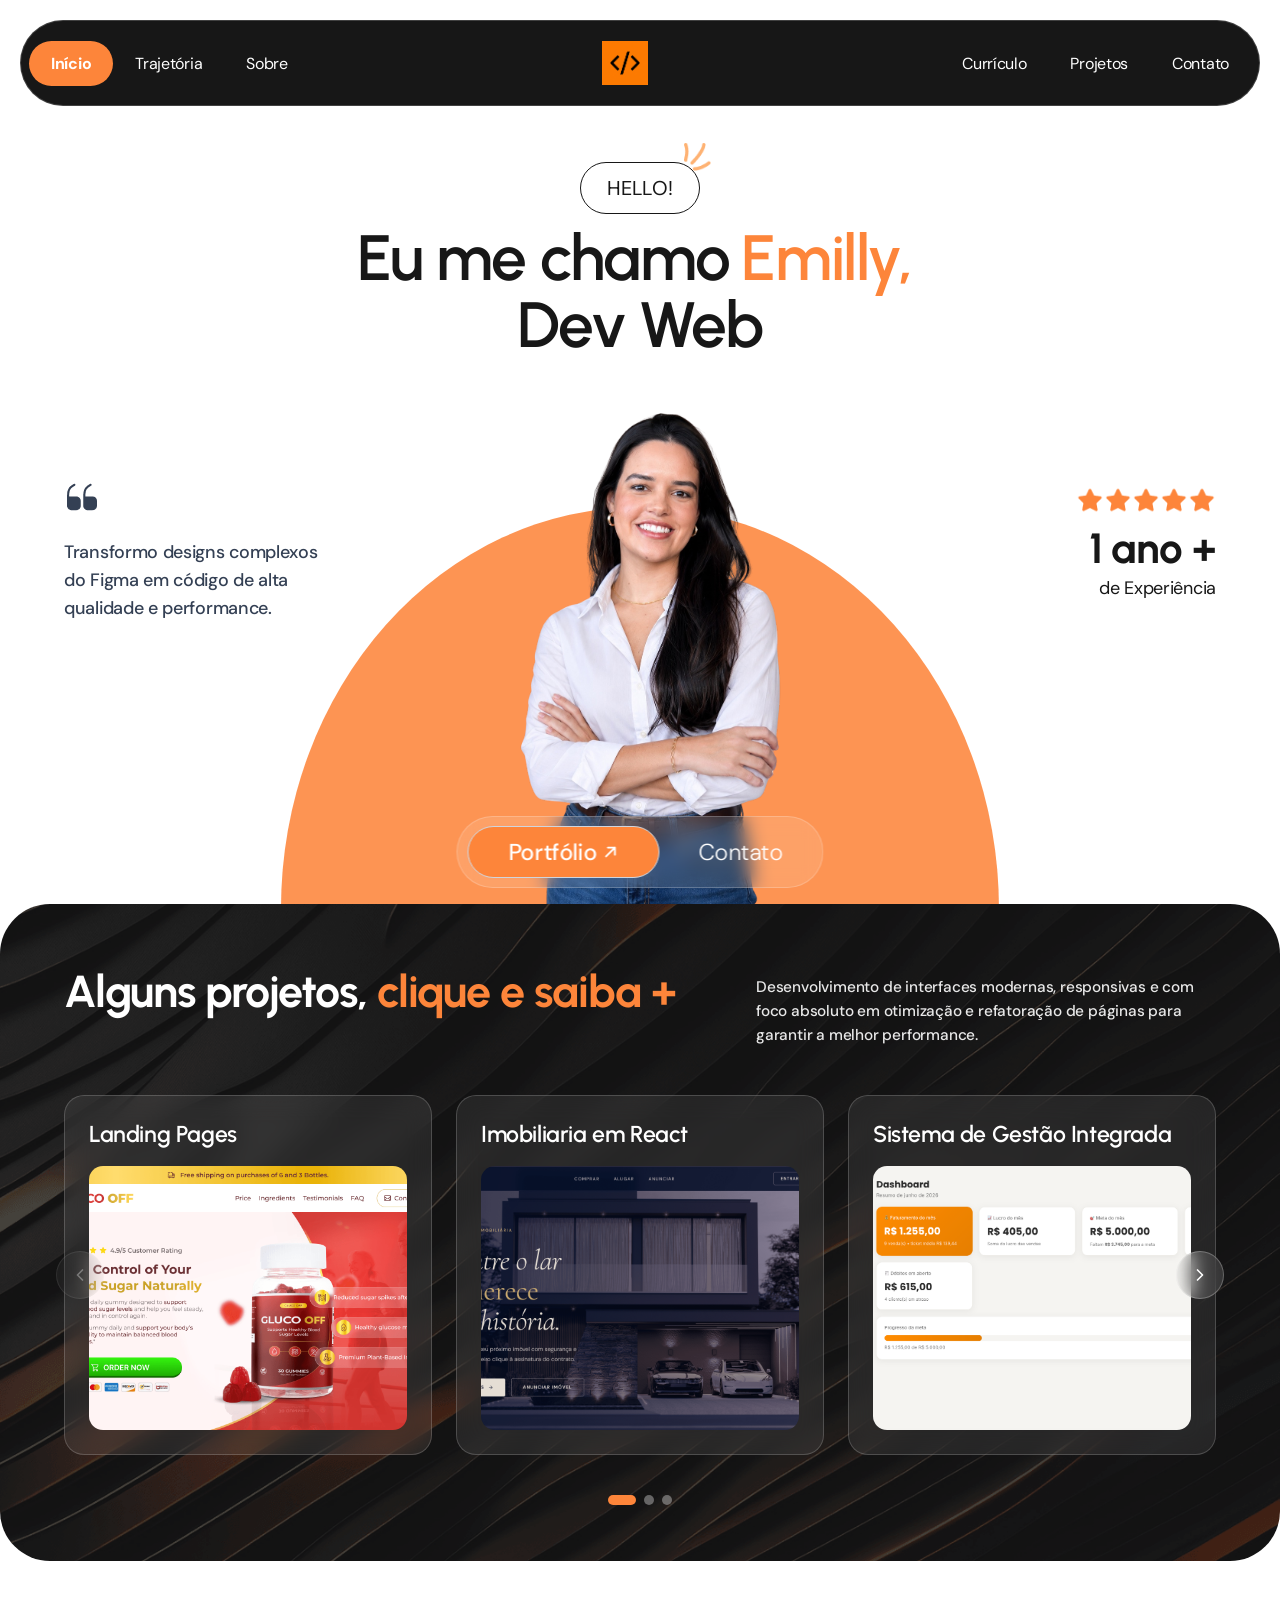
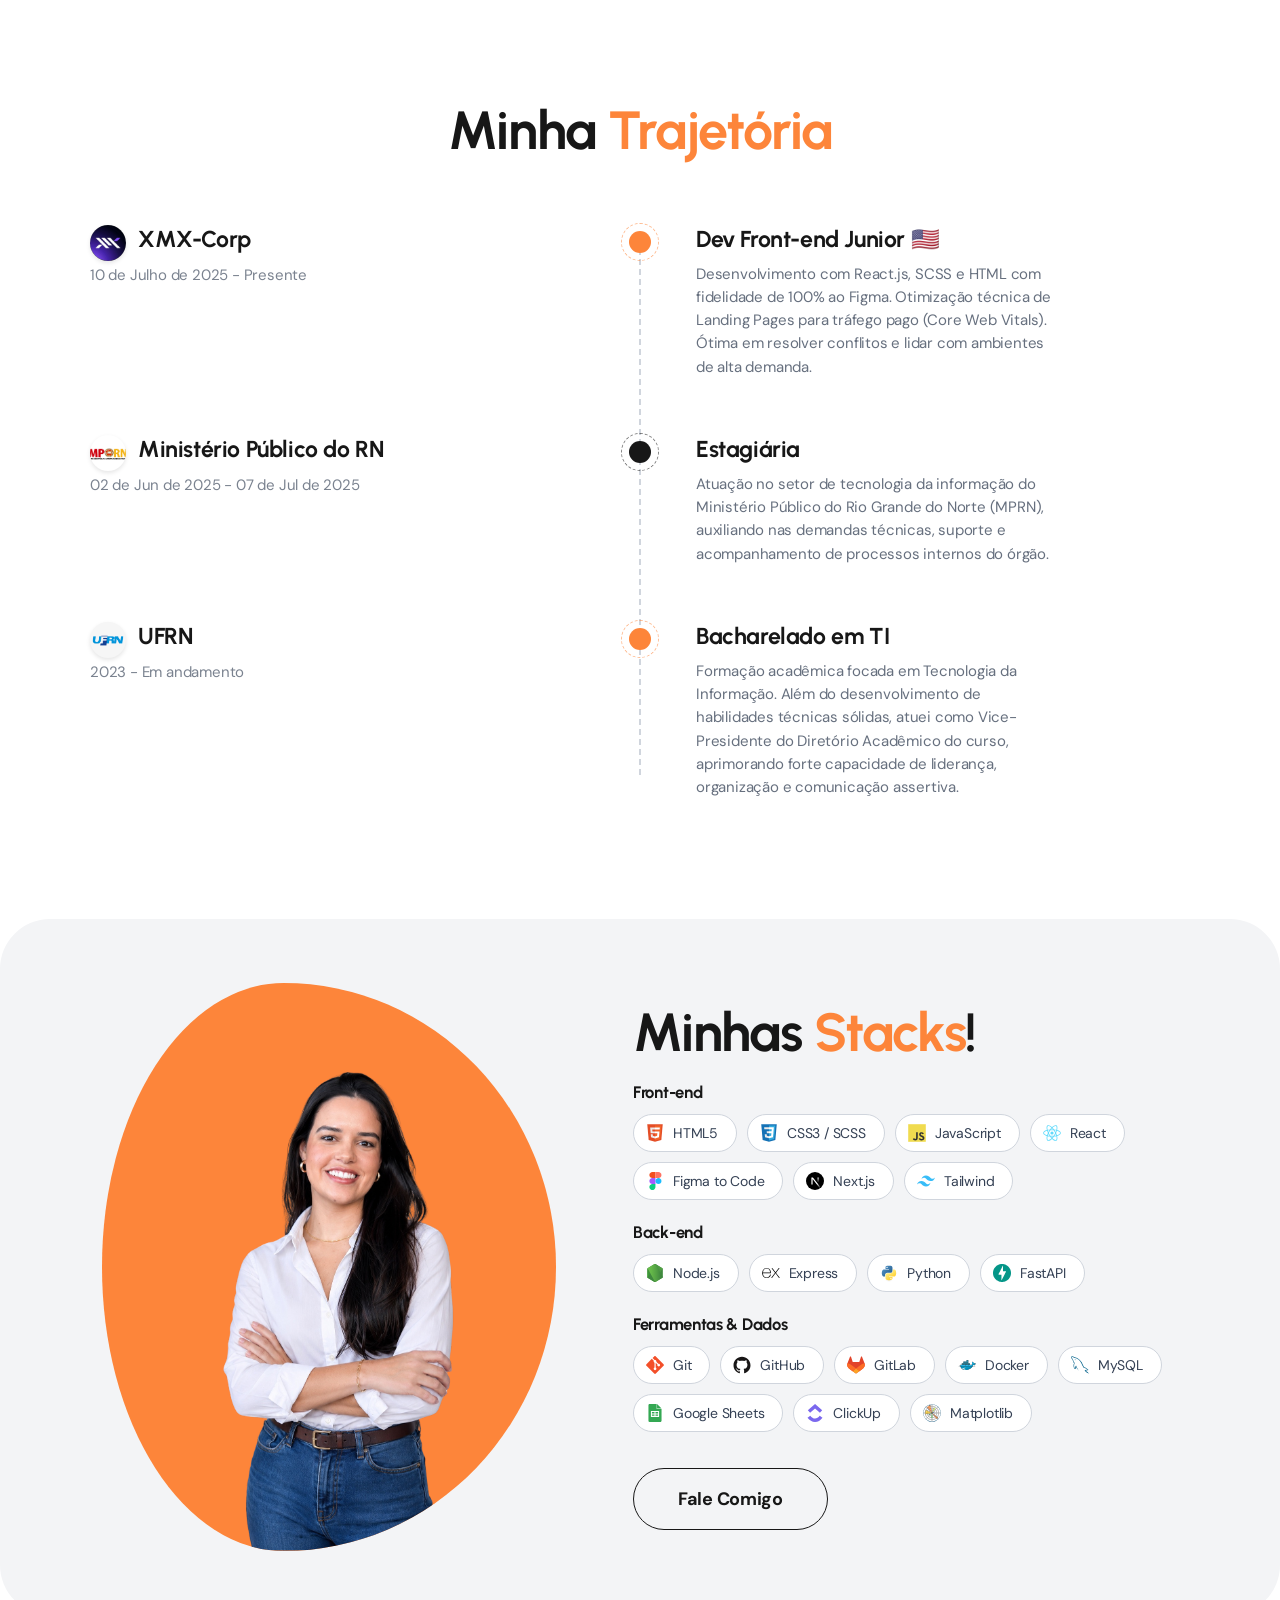
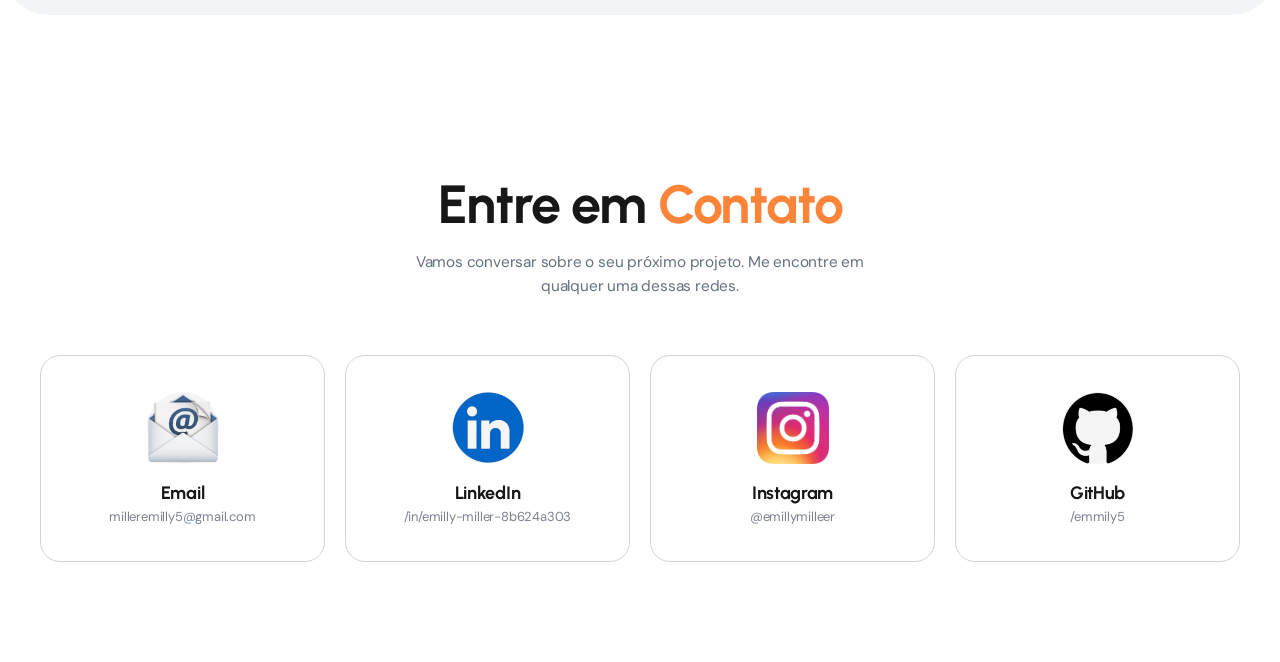
==== commit 24b68ffb: "add novas Stacks" ====
--- a/index.html
+++ b/index.html
@@ -427,18 +427,50 @@
 
         <div class="hire__content" id="contratar">
           <h2 class="hire__title">
-            Sobre <span class="hire__title--accent">mim</span>!
+            Minhas <span class="hire__title--accent">Stacks</span>!
           </h2>
 
-          <p class="hire__desc">
-            Sou Desenvolvedora Front-End com foco em criar experiências fluidas
-            e eficientes. Acredito que a excelência está nos detalhes e no
-            trabalho colaborativo, por isso estou sempre em busca de novos
-            desafios que me permitam evoluir e trocar conhecimentos com o time.
-          </p>
+          <div class="hire__skills">
+            <div class="hire__skills-group">
+              <h3 class="hire__skills-label">Front-end</h3>
+              <div class="hire__skills-tags">
+                <span class="hire__skill-tag"><img class="hire__skill-icon" src="assets/img/icons/html5.svg" alt="" />HTML5</span>
+                <span class="hire__skill-tag"><img class="hire__skill-icon" src="assets/img/icons/css3.svg" alt="" />CSS3 / SCSS</span>
+                <span class="hire__skill-tag"><img class="hire__skill-icon" src="assets/img/icons/javascript.svg" alt="" />JavaScript</span>
+                <span class="hire__skill-tag"><img class="hire__skill-icon" src="assets/img/icons/react.svg" alt="" />React</span>
+                <span class="hire__skill-tag"><img class="hire__skill-icon" src="assets/img/icons/figma.svg" alt="" />Figma to Code</span>
+                <span class="hire__skill-tag"><img class="hire__skill-icon" src="assets/img/icons/nextjs.svg" alt="" />Next.js</span>
+                <span class="hire__skill-tag"><img class="hire__skill-icon" src="assets/img/icons/tailwindcss.svg" alt="" />Tailwind</span>
+              </div>
+            </div>
+
+            <div class="hire__skills-group">
+              <h3 class="hire__skills-label">Back-end</h3>
+              <div class="hire__skills-tags">
+                <span class="hire__skill-tag"><img class="hire__skill-icon" src="assets/img/icons/nodejs.svg" alt="" />Node.js</span>
+                <span class="hire__skill-tag"><img class="hire__skill-icon" src="assets/img/icons/express.svg" alt="" />Express</span>
+                <span class="hire__skill-tag"><img class="hire__skill-icon" src="assets/img/icons/python.svg" alt="" />Python</span>
+                <span class="hire__skill-tag"><img class="hire__skill-icon" src="assets/img/icons/fastapi.svg" alt="" />FastAPI</span>
+              </div>
+            </div>
+
+            <div class="hire__skills-group">
+              <h3 class="hire__skills-label">Ferramentas &amp; Dados</h3>
+              <div class="hire__skills-tags">
+                <span class="hire__skill-tag"><img class="hire__skill-icon" src="assets/img/icons/git.svg" alt="" />Git</span>
+                <span class="hire__skill-tag"><img class="hire__skill-icon" src="assets/img/icons/github.svg" alt="" />GitHub</span>
+                <span class="hire__skill-tag"><img class="hire__skill-icon" src="assets/img/icons/gitlab.svg" alt="" />GitLab</span>
+                <span class="hire__skill-tag"><img class="hire__skill-icon" src="assets/img/icons/docker.svg" alt="" />Docker</span>
+                <span class="hire__skill-tag"><img class="hire__skill-icon" src="assets/img/icons/mysql.svg" alt="" />MySQL</span>
+                <span class="hire__skill-tag"><img class="hire__skill-icon" src="assets/img/icons/googlesheets.svg" alt="" />Google Sheets</span>
+                <span class="hire__skill-tag"><img class="hire__skill-icon" src="assets/img/icons/clickup.svg" alt="" />ClickUp</span>
+                <span class="hire__skill-tag"><img class="hire__skill-icon" src="assets/img/icons/matplotlib.svg" alt="" />Matplotlib</span>
+              </div>
+            </div>
+          </div>
 
           <!-- Stats -->
-          <div class="hire__stats">
+          <!--<div class="hire__stats">
             <div class="hire__stat">
               <span class="hire__stat-number">12</span>
               <span class="hire__stat-label">Meses de Experiência</span>
@@ -447,7 +479,7 @@
               <span class="hire__stat-number">90+</span>
               <span class="hire__stat-label">Score no PageSpeed</span>
             </div>
-          </div>
+          </div>-->
 
           <!-- CTA -->
           <a class="hire__cta" href="#contato">Fale Comigo</a>
--- a/assets/css/style.css
+++ b/assets/css/style.css
@@ -1 +1 @@
-html{scroll-behavior:smooth}*,*::before,*::after{box-sizing:border-box;margin:0;padding:0}body{font-family:"DM Sans","Helvetica Neue",Arial,sans-serif;background:#fff;color:#171717;min-height:100vh;overflow-x:hidden}a{text-decoration:none;color:inherit}img{display:block;max-width:100%}button{font-family:inherit}.page{display:flex;flex-direction:column;align-items:center;width:100%}.navbar{position:relative;z-index:100;display:flex;align-items:center;justify-content:space-between;width:min(1298px,100vw - 40px);height:86px;margin-top:20px;padding:0 10px;background:#171717;border:1px solid hsla(0,0%,100%,.18);border-radius:50px;backdrop-filter:blur(8px)}.nav__brand{display:none;align-items:center;gap:8px;padding-left:8px}.nav__group{display:flex;align-items:center}.nav__group--center{display:flex;gap:10px;padding:20px 40px;flex-shrink:0}.nav__logo-icon{width:46px;height:46px;-o-object-fit:contain;object-fit:contain}.nav__logo-typo{width:82px;height:19px;-o-object-fit:contain;object-fit:contain}.nav__item{display:flex;align-items:center;justify-content:center;padding:14px 32px;border-radius:60px;border:none;background:rgba(0,0,0,0);cursor:pointer;font-family:"DM Sans","Helvetica Neue",Arial,sans-serif;font-size:18px;letter-spacing:-0.3px;color:#fff;white-space:nowrap;transition:background .2s}.nav__item:hover{background:hsla(0,0%,100%,.08)}.nav__item--active{background:#fd853a;font-weight:700}.nav__item--active:hover{background:rgb(252.6924623116,114.240201005,27.7075376884)}.nav__hamburger{display:none;flex-direction:column;justify-content:center;gap:5px;width:40px;height:40px;padding:6px;margin-right:4px;border:none;background:rgba(0,0,0,0);cursor:pointer;border-radius:8px;transition:background .2s;flex-shrink:0}.nav__hamburger span{display:block;height:2px;background:#fff;border-radius:2px;transform-origin:center;transition:transform .3s,opacity .3s}.nav__hamburger.is-active span:nth-child(1){transform:translateY(7px) rotate(45deg)}.nav__hamburger.is-active span:nth-child(2){opacity:0;transform:scaleX(0)}.nav__hamburger.is-active span:nth-child(3){transform:translateY(-7px) rotate(-45deg)}.nav__hamburger:hover{background:hsla(0,0%,100%,.1)}.nav__drawer{display:none;flex-direction:column;gap:4px;width:min(1298px,100vw - 40px);padding:12px;margin-top:6px;background:#171717;border:1px solid hsla(0,0%,100%,.18);border-radius:24px;backdrop-filter:blur(8px);opacity:0;transform:translateY(-8px);pointer-events:none;transition:opacity .25s ease,transform .25s ease}.nav__drawer .nav__item{justify-content:flex-start;font-size:17px;padding:12px 20px;border-radius:14px;color:#fff}.nav__drawer.is-open{display:flex;opacity:1;transform:translateY(0);pointer-events:auto}.hero{position:relative;width:min(1440px,100vw);height:846px;display:flex;align-items:flex-end;justify-content:center;overflow:hidden}.hero__headline{position:absolute;top:37px;left:0;right:0;display:flex;flex-direction:column;align-items:center;gap:10px;z-index:3;pointer-events:none;text-align:center;padding:0 20px}.hero__hello-wrap{position:relative;display:inline-flex;align-items:flex-start;justify-content:center;width:-moz-fit-content;width:fit-content;margin:0 auto}.hero__hello-badge{display:inline-flex;align-items:center;justify-content:center;padding:12px 26px;margin-top:19px;background:hsla(0,0%,100%,.1);border:1.3px solid #171717;border-radius:38px;font-size:20px;letter-spacing:-0.3px;color:#171717}.hero__hello-arrow{position:absolute;top:0;left:calc(100% - 16px);width:28px;height:28px;-o-object-fit:contain;object-fit:contain}.hero__title{font-family:"Urbanist",sans-serif;font-weight:600;font-size:clamp(48px,5vw,72px);line-height:1.05;letter-spacing:-1.2px;text-align:center;color:#171717;z-index:2}.hero__title--accent{color:#fd853a;margin:0 .18em}.hero__testimonial{position:absolute;left:clamp(16px,5vw,71px);top:373px;display:flex;flex-direction:column;gap:24px;z-index:4}.hero__quote-icon{width:36px;height:36px;-o-object-fit:contain;object-fit:contain}.hero__testimonial-text{font-size:clamp(15px,1.4vw,20px);font-weight:500;letter-spacing:-0.3px;color:#344054;line-height:1.55}.hero__experience{position:absolute;right:clamp(16px,5vw,71px);top:380px;display:flex;flex-direction:column;align-items:flex-end;gap:14px;z-index:4}.hero__stars img{height:28px;width:auto;-o-object-fit:contain;object-fit:contain}.hero__years{font-family:"Urbanist",sans-serif;font-weight:700;font-size:clamp(32px,3.3vw,47px);line-height:1;letter-spacing:-0.7px;color:#171717;text-align:right}.hero__exp-label{font-size:18px;letter-spacing:-0.3px;color:#171717;text-align:right;margin-top:-8px}.hero__photo-wrap{position:relative;width:clamp(400px,66vw,952px);height:auto;aspect-ratio:952/720;flex-shrink:0;z-index:10}.hero__circle{position:absolute;left:50%;bottom:6.7%;transform:translateX(-50%);width:85%;height:63%;background:#fd853a;border-radius:50% 50% 0 0/100% 100% 0 0;z-index:0;opacity:.87}.hero__photo{position:absolute;inset:0;width:100%;height:100%;-o-object-fit:contain;object-fit:contain;-o-object-position:center bottom;object-position:center bottom;z-index:1;pointer-events:none}.hero__cta-pill{position:absolute;bottom:10%;left:50%;transform:translateX(-50%);z-index:5;display:flex;align-items:center;gap:10px;padding:10px;height:72px;width:clamp(280px,38vw,367px);background:hsla(0,0%,100%,.12);border-radius:50px;backdrop-filter:blur(10px);border:1px solid hsla(0,0%,100%,.22)}.hero__cta-primary{display:flex;align-items:center;justify-content:center;gap:6px;flex-shrink:0;width:clamp(140px,15vw,208px);padding:10px 20px;background:#fd853a;border:.5px solid #d0d5dd;border-radius:60px;cursor:pointer;font-weight:500;font-size:clamp(17px,1.8vw,25.7px);letter-spacing:-0.4px;color:#fff;white-space:nowrap;transition:background .2s,transform .15s}.hero__cta-primary:hover{background:rgb(252.6924623116,114.240201005,27.7075376884);transform:scale(1.03)}.hero__cta-arrow{flex-shrink:0;width:16px;height:16px}.hero__cta-secondary{flex:1;display:flex;align-items:center;justify-content:center;padding:10px;background:rgba(0,0,0,0);border:none;border-radius:60px;cursor:pointer;font-weight:300;font-size:clamp(17px,1.8vw,25.7px);letter-spacing:-0.4px;color:#fff;white-space:nowrap;transition:background .2s}.hero__cta-secondary:hover{background:hsla(0,0%,100%,.12)}@media(max-width: 1300px){.navbar{padding:0 8px}.nav__item{padding:12px 22px;font-size:16px}.nav__group--center{padding:14px 24px}}@media(max-width: 1024px){.nav__item{padding:10px 16px;font-size:15px}.nav__group--center{padding:10px 20px}.nav__logo-typo{width:64px}.nav__logo-icon{width:36px;height:36px}.hero{display:grid;grid-template-columns:1fr 1fr;gap:20px 0;height:auto;min-height:unset;padding:0 24px 0px;align-items:start}.hero__headline{position:static;transform:none;margin:32px 0 0;width:100%;grid-column:1/-1}.hero__testimonial{position:static;top:auto;left:auto;right:auto;grid-column:1/2;padding:0;gap:16px;align-items:flex-start}.hero__experience{position:static;top:auto;left:auto;right:auto;grid-column:2/3;align-items:flex-end;padding:0;gap:8px}.hero__photo-wrap{grid-column:1/-1;width:min(560px,88vw);margin:8px auto 0;justify-self:center}}@media(max-width: 768px){.navbar{height:68px;border-radius:40px;margin-top:14px;padding:0 10px 0 16px}.nav__brand{display:flex}.nav__group{display:none}.nav__hamburger{display:flex}.hero{display:grid;grid-template-columns:1fr 1fr;grid-template-areas:"headline    headline" "testimonial experience" "photo       photo";gap:16px 0;height:auto;min-height:unset;padding:0 0 0px;overflow:visible;width:100%}.hero__headline{grid-area:headline;position:static;transform:none;margin:16px 0 0;padding:0 20px;width:100%;max-width:100%;text-align:center;align-items:center;justify-content:center}.hero__testimonial{grid-area:testimonial;position:static;top:auto;left:auto;right:auto;display:flex;z-index:auto;padding:0 8px 0 20px;gap:10px;align-items:flex-start}.hero__experience{grid-area:experience;position:static;top:auto;left:auto;right:auto;display:flex;z-index:auto;padding:0 20px 0 8px;align-items:flex-end;gap:4px}.hero__photo-wrap{grid-area:photo;width:min(420px,94vw);aspect-ratio:auto;height:auto;position:relative;margin:-89px auto 0;display:flex;justify-content:center;align-items:flex-end;justify-self:center}.hero__hello-wrap{width:100%;justify-content:center}.hero__hello-badge{font-size:16px;padding:10px 20px}.hero__hello-arrow{display:none}.hero__title{width:100%;font-size:clamp(38px,10vw,64px);letter-spacing:-0.8px;text-align:center;margin:0 auto}.hero__quote-icon{width:28px;height:28px}.hero__testimonial-text{font-size:14px;line-height:1.5}.hero__stars img{height:20px}.hero__years{font-size:28px;text-align:right}.hero__exp-label{font-size:14px;margin-top:0}.hero__circle{width:min(380px,92vw);height:min(380px,92vw);aspect-ratio:1/1;border-radius:50%;bottom:80px;left:50%;transform:translateX(-50%)}.hero__photo{position:relative;inset:auto;width:100%;height:auto;-o-object-fit:contain;object-fit:contain;-o-object-position:center bottom;object-position:center bottom;transform:translateY(-40px)}.hero__cta-pill{width:min(300px,84vw);height:64px;bottom:12px}.hero__cta-primary{font-size:16px;width:auto;padding:10px 18px}.hero__cta-secondary{font-size:16px}}@media(max-width: 480px){.navbar{margin-top:10px;height:60px;border-radius:30px}.hero__title{font-size:clamp(30px,9vw,44px);line-height:1.05}.hero__headline{padding:0 16px;gap:8px}.hero__photo-wrap{width:min(360px,92vw)}.hero__cta-pill{width:min(270px,88vw);height:58px;padding:8px;bottom:8px}.hero__cta-primary{font-size:14px;padding:8px 14px;gap:4px}.hero__cta-secondary{font-size:14px}.hero{grid-template-columns:1fr;grid-template-areas:"headline" "testimonial" "experience" "photo"}.hero__testimonial,.hero__experience{max-width:100%;padding-left:20px;padding-right:20px}.hero__experience{align-items:flex-start}.hero__years{text-align:left}.hero__exp-label{text-align:left}.hero__circle{width:min(320px,90vw);height:min(320px,90vw);bottom:70px}}.services{position:relative;width:100vw;margin:80px 0 60px;border-radius:50px;overflow:hidden;isolation:isolate}@media(min-width: 1025px){.services{margin-top:-48px;position:relative;z-index:10}}@media(max-width: 1024px){.services{margin-top:60px}}.services__bg{position:absolute;inset:0;width:100%;height:100%;-o-object-fit:cover;object-fit:cover;z-index:0;pointer-events:none}.services__inner{position:relative;z-index:1;padding:64px clamp(24px,5vw,72px) 56px}.services__header{display:flex;align-items:flex-start;justify-content:space-between;gap:40px;margin-bottom:48px;flex-wrap:wrap}.services__title{font-family:"Urbanist",sans-serif;font-weight:700;font-size:clamp(28px,3.5vw,48px);line-height:1.05;letter-spacing:-1px;color:#fff}.services__title--accent{color:#fd853a}.services__desc{max-width:460px;font-size:clamp(14px,1.2vw,17px);line-height:1.55;letter-spacing:-0.2px;color:hsla(0,0%,100%,.9);font-weight:500;padding-top:8px}.services__carousel{position:relative}.services__viewport{overflow:hidden;width:100%}.services__track{display:flex;gap:24px;transition:transform .55s cubic-bezier(0.22, 0.61, 0.36, 1);will-change:transform;cursor:grab}.services__track.is-dragging{cursor:grabbing;transition:none}.services__nav{position:absolute;top:50%;transform:translateY(-50%);z-index:5;display:flex;align-items:center;justify-content:center;width:48px;height:48px;background:hsla(0,0%,100%,.12);border:1px solid hsla(0,0%,100%,.25);border-radius:50%;backdrop-filter:blur(10px);-webkit-backdrop-filter:blur(10px);color:#fff;cursor:pointer;transition:background .2s,border-color .2s,transform .2s,opacity .2s}.services__nav:hover{background:#fd853a;border-color:#fd853a;transform:translateY(-50%) scale(1.06)}.services__nav:disabled{opacity:.35;cursor:not-allowed}.services__nav:disabled:hover{background:hsla(0,0%,100%,.12);border-color:hsla(0,0%,100%,.25);transform:translateY(-50%)}.services__nav--prev{left:-8px}.services__nav--next{right:-8px}.service-card{position:relative;flex-shrink:0;display:flex;flex-direction:column;gap:18px;padding:24px;min-height:360px;background:hsla(0,0%,100%,.08);border:1px solid hsla(0,0%,100%,.18);border-radius:20px;backdrop-filter:blur(14px);-webkit-backdrop-filter:blur(14px);cursor:pointer;transition:transform .3s ease,background .3s ease,border-color .3s ease;-webkit-user-select:none;-moz-user-select:none;user-select:none}.service-card:hover{transform:translateY(-4px);background:hsla(0,0%,100%,.12);border-color:rgba(253,133,58,.5)}.service-card__title{font-family:"Urbanist",sans-serif;font-weight:600;font-size:clamp(20px,1.8vw,26px);letter-spacing:-0.4px;color:#fff}.service-card__media{flex:1;width:100%;border-radius:14px;overflow:hidden;background:hsla(0,0%,100%,.06)}.service-card__media img{width:100%;height:100%;-o-object-fit:cover;object-fit:cover;display:block;pointer-events:none}.services__dots{display:flex;justify-content:center;gap:8px;margin-top:40px}.services__dot{width:10px;height:10px;padding:0;border:none;border-radius:50%;background:hsla(0,0%,100%,.35);cursor:pointer;transition:background .25s,width .25s}.services__dot:hover{background:hsla(0,0%,100%,.6)}.services__dot--active{background:#fd853a;width:28px;border-radius:6px}.services__dot--active:hover{background:#fd853a}@media(max-width: 1024px){.services{margin:60px 0 40px}.services__inner{padding:48px 32px 40px}.services__header{flex-direction:column;gap:16px;margin-bottom:36px}.services__desc{max-width:100%}.service-card{min-height:320px}.services__nav{width:42px;height:42px}.services__nav--prev{left:4px}.services__nav--next{right:4px}}@media(max-width: 768px){.services{width:100vw;margin:30px 0 22px}.services__inner{padding:36px 20px 32px}.services__track{gap:16px}.service-card{min-height:280px;padding:20px}.services__dots{margin-top:28px}.services__nav{display:none}}@media(max-width: 480px){.services{margin:22px 0 14px}.services__inner{padding:28px 16px 24px}.service-card{min-height:240px;gap:14px}}.experience{width:100%;background:#fff;padding:80px 0}.experience__inner{width:min(1100px,100vw - 40px);margin:0 auto}.experience__title{font-family:"Urbanist",sans-serif;font-weight:700;font-size:clamp(36px,4.2vw,56px);line-height:1.1;letter-spacing:-1px;color:#171717;text-align:center;margin-bottom:64px}.experience__title--accent{color:#fd853a}.timeline{position:relative;display:flex;flex-direction:column;gap:56px}.timeline::before{content:"";position:absolute;top:24px;bottom:24px;left:50%;width:0;border-left:2px dashed #d0d5dd;transform:translateX(-50%);z-index:0}.timeline__item{position:relative;display:grid;grid-template-columns:1fr 48px 1fr;align-items:start;gap:24px;z-index:1}.timeline__left{text-align:left;padding-right:8px}.timeline__company{font-family:"Urbanist",sans-serif;font-weight:700;font-size:clamp(20px,1.8vw,26px);letter-spacing:-0.4px;color:#171717;margin-bottom:8px}.timeline__period{font-size:15px;color:#344054;opacity:.65;letter-spacing:-0.2px}.timeline__dot{position:relative;width:22px;height:22px;margin:6px auto 0;border-radius:50%;align-self:start;justify-self:center}.timeline__dot::before{content:"";position:absolute;inset:-8px;border:1.5px dashed currentColor;border-radius:50%;opacity:.55}.timeline__dot--orange{background:#fd853a;color:#fd853a}.timeline__dot--dark{background:#171717;color:#171717}.timeline__right{text-align:left;padding-left:8px}.timeline__role{font-family:"Urbanist",sans-serif;font-weight:700;font-size:clamp(20px,1.8vw,26px);letter-spacing:-0.4px;color:#171717;margin-bottom:10px}.timeline__desc{font-size:15px;line-height:1.55;color:#344054;opacity:.75;letter-spacing:-0.2px;max-width:360px}@media(max-width: 1024px){.experience{padding:60px 0}.experience__title{margin-bottom:48px}.timeline{gap:44px}.timeline__item{gap:16px}}@media(max-width: 768px){.experience{padding:48px 0}.experience__inner{width:calc(100vw - 32px)}.experience__title{margin-bottom:40px}.timeline{gap:36px}.timeline::before{left:11px;transform:none}.timeline__item{grid-template-columns:24px 1fr;gap:16px;grid-template-areas:"dot   left" "dot   right"}.timeline__dot{grid-area:dot;margin:4px 0 0;justify-self:start;width:18px;height:18px}.timeline__dot::before{inset:-6px}.timeline__left{grid-area:left;padding-right:0;margin-bottom:12px}.timeline__right{grid-area:right;padding-left:0}.timeline__company,.timeline__role{font-size:19px}.timeline__period,.timeline__desc{font-size:14px}.timeline__desc{max-width:100%}}.hire{width:100%;padding:40px 0 80px;background:#fff}.hire__card{width:100vw;margin:0;padding:clamp(32px,5vw,64px) clamp(40px,8vw,120px);background:#f3f4f6;border-radius:50px;display:grid;grid-template-columns:minmax(280px, 1fr) 1.2fr;align-items:center;gap:clamp(32px,6vw,80px)}.hire__photo-wrap{position:relative;width:100%;max-width:460px;aspect-ratio:4/5;margin:0 auto}.hire__blob{position:absolute;inset:0;background:#fd853a;border-radius:40% 60% 60% 40%/50% 50% 50% 50%;z-index:0}.hire__photo{position:relative;z-index:1;width:100%;height:100%;-o-object-fit:cover;object-fit:cover;-o-object-position:center bottom;object-position:center bottom;border-radius:40% 60% 60% 40%/50% 50% 50% 50%}.hire__content{display:flex;flex-direction:column}.hire__title{font-family:"Urbanist",sans-serif;font-weight:700;font-size:clamp(36px,4.2vw,56px);line-height:1.1;letter-spacing:-1.2px;color:#171717;margin-bottom:20px}.hire__title--accent{color:#fd853a}.hire__desc{font-size:clamp(14px,1.2vw,16px);line-height:1.6;letter-spacing:-0.2px;color:#344054;opacity:.75;max-width:460px;margin-bottom:36px}.hire__stats{display:flex;gap:clamp(40px,6vw,72px);margin-bottom:40px}.hire__stat{display:flex;flex-direction:column;gap:6px}.hire__stat-number{font-family:"Urbanist",sans-serif;font-weight:700;font-size:clamp(28px,2.8vw,36px);letter-spacing:-0.8px;color:#171717;line-height:1}.hire__stat-label{font-size:14px;color:#344054;opacity:.7;letter-spacing:-0.2px}.hire__cta{align-self:flex-start;display:inline-flex;align-items:center;justify-content:center;padding:18px 44px;font-family:"DM Sans","Helvetica Neue",Arial,sans-serif;font-weight:700;font-size:18px;letter-spacing:-0.3px;color:#171717;background:rgba(0,0,0,0);border:1.5px solid #171717;border-radius:60px;cursor:pointer;transition:background .2s,color .2s,transform .15s}.hire__cta:hover{background:#171717;color:#fff;transform:translateY(-2px)}@media(max-width: 1024px){.hire{padding:32px 0 60px}.hire__card{padding:48px clamp(32px,6vw,60px);gap:40px}.hire__photo-wrap{max-width:300px}}@media(max-width: 768px){.hire{padding:24px 0 48px}.hire__card{width:100vw;grid-template-columns:1fr;padding:36px 24px;gap:32px;border-radius:50px;text-align:center}.hire__photo-wrap{max-width:260px}.hire__title{margin-bottom:16px}.hire__desc{margin:0 auto 28px}.hire__stats{justify-content:center;gap:48px;margin-bottom:32px}.hire__cta{align-self:center;padding:16px 36px;font-size:16px}}@media(max-width: 480px){.hire__card{padding:28px 20px}.hire__stats{gap:32px;flex-wrap:wrap}.hire__stat-number{font-size:26px}}.contact{width:100%;background:#fff;padding:80px 0 100px}.contact__inner{width:min(1200px,100vw - 40px);margin:0 auto}.contact__header{text-align:center;margin-bottom:56px}.contact__title{font-family:"Urbanist",sans-serif;font-weight:700;font-size:clamp(36px,4.2vw,56px);line-height:1.1;letter-spacing:-1.2px;color:#171717;margin-bottom:16px}.contact__title--accent{color:#fd853a}.contact__desc{font-size:clamp(14px,1.2vw,17px);line-height:1.6;letter-spacing:-0.2px;color:#344054;opacity:.75;max-width:480px;margin:0 auto}.contact__grid{display:grid;grid-template-columns:repeat(4, 1fr);gap:20px}.contact-card{display:flex;flex-direction:column;align-items:center;gap:18px;padding:36px 24px;background:#fff;border:1.5px solid #d0d5dd;border-radius:20px;text-decoration:none;text-align:center;cursor:pointer;transition:transform .3s ease,border-color .3s ease,box-shadow .3s ease}.contact-card:hover{transform:translateY(-6px);border-color:#fd853a;box-shadow:0 12px 28px rgba(23,23,23,.08)}.contact-card:hover .contact-card__icon{background:rgba(253,133,58,.12)}.contact-card:hover .contact-card__label{color:#fd853a}.contact-card__icon{width:72px;height:72px;display:flex;align-items:center;justify-content:center;background:rgba(23,23,23,.04);border-radius:50%;transition:background .3s ease}.contact-card__icon img{width:72px;height:72px;-o-object-fit:contain;object-fit:contain}.contact-card__info{display:flex;flex-direction:column;gap:4px;width:100%}.contact-card__label{font-family:"Urbanist",sans-serif;font-weight:700;font-size:18px;letter-spacing:-0.3px;color:#171717;transition:color .3s ease}.contact-card__handle{font-size:13px;color:#344054;opacity:.65;letter-spacing:-0.2px;word-break:break-all}@media(max-width: 1024px){.contact{padding:60px 0 80px}.contact__header{margin-bottom:40px}.contact__grid{grid-template-columns:repeat(2, 1fr);gap:16px}.contact-card{padding:32px 20px}}@media(max-width: 768px){.contact{padding:48px 0 60px}.contact__inner{width:calc(100vw - 32px)}.contact__header{margin-bottom:32px}.contact__grid{grid-template-columns:1fr;gap:12px}.contact-card{flex-direction:row;align-items:center;gap:16px;padding:18px 20px;text-align:left}.contact-card__icon{width:56px;height:56px;flex-shrink:0}.contact-card__icon img{width:28px;height:28px}.contact-card__info{align-items:flex-start}.contact-card__label{font-size:16px}.contact-card__handle{font-size:15px}}@media(max-width: 480px){.contact-card{padding:16px}.contact-card__icon{width:46px;height:46px}.contact-card__icon img{width:46px;height:46px}}+html{scroll-behavior:smooth}*,*::before,*::after{box-sizing:border-box;margin:0;padding:0}body{font-family:"DM Sans","Helvetica Neue",Arial,sans-serif;background:#fff;color:#171717;min-height:100vh;overflow-x:hidden}a{text-decoration:none;color:inherit}img{display:block;max-width:100%}button{font-family:inherit}.page{display:flex;flex-direction:column;align-items:center;width:100%}.navbar{position:relative;z-index:100;display:flex;align-items:center;justify-content:space-between;width:min(1298px,100vw - 40px);height:86px;margin-top:20px;padding:0 10px;background:#171717;border:1px solid hsla(0,0%,100%,.18);border-radius:50px;backdrop-filter:blur(8px)}.nav__brand{display:none;align-items:center;gap:8px;padding-left:8px}.nav__group{display:flex;align-items:center}.nav__group--center{display:flex;gap:10px;padding:20px 40px;flex-shrink:0}.nav__logo-icon{width:46px;height:46px;-o-object-fit:contain;object-fit:contain}.nav__logo-typo{width:82px;height:19px;-o-object-fit:contain;object-fit:contain}.nav__item{display:flex;align-items:center;justify-content:center;padding:14px 32px;border-radius:60px;border:none;background:rgba(0,0,0,0);cursor:pointer;font-family:"DM Sans","Helvetica Neue",Arial,sans-serif;font-size:18px;letter-spacing:-0.3px;color:#fff;white-space:nowrap;transition:background .2s}.nav__item:hover{background:hsla(0,0%,100%,.08)}.nav__item--active{background:#fd853a;font-weight:700}.nav__item--active:hover{background:rgb(252.6924623116,114.240201005,27.7075376884)}.nav__hamburger{display:none;flex-direction:column;justify-content:center;gap:5px;width:40px;height:40px;padding:6px;margin-right:4px;border:none;background:rgba(0,0,0,0);cursor:pointer;border-radius:8px;transition:background .2s;flex-shrink:0}.nav__hamburger span{display:block;height:2px;background:#fff;border-radius:2px;transform-origin:center;transition:transform .3s,opacity .3s}.nav__hamburger.is-active span:nth-child(1){transform:translateY(7px) rotate(45deg)}.nav__hamburger.is-active span:nth-child(2){opacity:0;transform:scaleX(0)}.nav__hamburger.is-active span:nth-child(3){transform:translateY(-7px) rotate(-45deg)}.nav__hamburger:hover{background:hsla(0,0%,100%,.1)}.nav__drawer{display:none;flex-direction:column;gap:4px;width:min(1298px,100vw - 40px);padding:12px;margin-top:6px;background:#171717;border:1px solid hsla(0,0%,100%,.18);border-radius:24px;backdrop-filter:blur(8px);opacity:0;transform:translateY(-8px);pointer-events:none;transition:opacity .25s ease,transform .25s ease}.nav__drawer .nav__item{justify-content:flex-start;font-size:17px;padding:12px 20px;border-radius:14px;color:#fff}.nav__drawer.is-open{display:flex;opacity:1;transform:translateY(0);pointer-events:auto}.hero{position:relative;width:min(1440px,100vw);height:846px;display:flex;align-items:flex-end;justify-content:center;overflow:hidden}.hero__headline{position:absolute;top:37px;left:0;right:0;display:flex;flex-direction:column;align-items:center;gap:10px;z-index:3;pointer-events:none;text-align:center;padding:0 20px}.hero__hello-wrap{position:relative;display:inline-flex;align-items:flex-start;justify-content:center;width:-moz-fit-content;width:fit-content;margin:0 auto}.hero__hello-badge{display:inline-flex;align-items:center;justify-content:center;padding:12px 26px;margin-top:19px;background:hsla(0,0%,100%,.1);border:1.3px solid #171717;border-radius:38px;font-size:20px;letter-spacing:-0.3px;color:#171717}.hero__hello-arrow{position:absolute;top:0;left:calc(100% - 16px);width:28px;height:28px;-o-object-fit:contain;object-fit:contain}.hero__title{font-family:"Urbanist",sans-serif;font-weight:600;font-size:clamp(48px,5vw,72px);line-height:1.05;letter-spacing:-1.2px;text-align:center;color:#171717;z-index:2}.hero__title--accent{color:#fd853a;margin:0 .18em}.hero__testimonial{position:absolute;left:clamp(16px,5vw,71px);top:373px;display:flex;flex-direction:column;gap:24px;z-index:4}.hero__quote-icon{width:36px;height:36px;-o-object-fit:contain;object-fit:contain}.hero__testimonial-text{font-size:clamp(15px,1.4vw,20px);font-weight:500;letter-spacing:-0.3px;color:#344054;line-height:1.55}.hero__experience{position:absolute;right:clamp(16px,5vw,71px);top:380px;display:flex;flex-direction:column;align-items:flex-end;gap:14px;z-index:4}.hero__stars img{height:28px;width:auto;-o-object-fit:contain;object-fit:contain}.hero__years{font-family:"Urbanist",sans-serif;font-weight:700;font-size:clamp(32px,3.3vw,47px);line-height:1;letter-spacing:-0.7px;color:#171717;text-align:right}.hero__exp-label{font-size:18px;letter-spacing:-0.3px;color:#171717;text-align:right;margin-top:-8px}.hero__photo-wrap{position:relative;width:clamp(400px,66vw,952px);height:auto;aspect-ratio:952/720;flex-shrink:0;z-index:10}.hero__circle{position:absolute;left:50%;bottom:6.7%;transform:translateX(-50%);width:85%;height:63%;background:#fd853a;border-radius:50% 50% 0 0/100% 100% 0 0;z-index:0;opacity:.87}.hero__photo{position:absolute;inset:0;width:100%;height:100%;-o-object-fit:contain;object-fit:contain;-o-object-position:center bottom;object-position:center bottom;z-index:1;pointer-events:none}.hero__cta-pill{position:absolute;bottom:10%;left:50%;transform:translateX(-50%);z-index:5;display:flex;align-items:center;gap:10px;padding:10px;height:72px;width:clamp(280px,38vw,367px);background:hsla(0,0%,100%,.12);border-radius:50px;backdrop-filter:blur(10px);border:1px solid hsla(0,0%,100%,.22)}.hero__cta-primary{display:flex;align-items:center;justify-content:center;gap:6px;flex-shrink:0;width:clamp(140px,15vw,208px);padding:10px 20px;background:#fd853a;border:.5px solid #d0d5dd;border-radius:60px;cursor:pointer;font-weight:500;font-size:clamp(17px,1.8vw,25.7px);letter-spacing:-0.4px;color:#fff;white-space:nowrap;transition:background .2s,transform .15s}.hero__cta-primary:hover{background:rgb(252.6924623116,114.240201005,27.7075376884);transform:scale(1.03)}.hero__cta-arrow{flex-shrink:0;width:16px;height:16px}.hero__cta-secondary{flex:1;display:flex;align-items:center;justify-content:center;padding:10px;background:rgba(0,0,0,0);border:none;border-radius:60px;cursor:pointer;font-weight:300;font-size:clamp(17px,1.8vw,25.7px);letter-spacing:-0.4px;color:#fff;white-space:nowrap;transition:background .2s}.hero__cta-secondary:hover{background:hsla(0,0%,100%,.12)}@media(max-width: 1300px){.navbar{padding:0 8px}.nav__item{padding:12px 22px;font-size:16px}.nav__group--center{padding:14px 24px}}@media(max-width: 1024px){.nav__item{padding:10px 16px;font-size:15px}.nav__group--center{padding:10px 20px}.nav__logo-typo{width:64px}.nav__logo-icon{width:36px;height:36px}.hero{display:grid;grid-template-columns:1fr 1fr;gap:20px 0;height:auto;min-height:unset;padding:0 24px 0px;align-items:start}.hero__headline{position:static;transform:none;margin:32px 0 0;width:100%;grid-column:1/-1}.hero__testimonial{position:static;top:auto;left:auto;right:auto;grid-column:1/2;padding:0;gap:16px;align-items:flex-start}.hero__experience{position:static;top:auto;left:auto;right:auto;grid-column:2/3;align-items:flex-end;padding:0;gap:8px}.hero__photo-wrap{grid-column:1/-1;width:min(560px,88vw);margin:8px auto 0;justify-self:center}}@media(max-width: 768px){.navbar{height:68px;border-radius:40px;margin-top:14px;padding:0 10px 0 16px}.nav__brand{display:flex}.nav__group{display:none}.nav__hamburger{display:flex}.hero{display:grid;grid-template-columns:1fr 1fr;grid-template-areas:"headline    headline" "testimonial experience" "photo       photo";gap:16px 0;height:auto;min-height:unset;padding:0 0 0px;overflow:visible;width:100%}.hero__headline{grid-area:headline;position:static;transform:none;margin:16px 0 0;padding:0 20px;width:100%;max-width:100%;text-align:center;align-items:center;justify-content:center}.hero__testimonial{grid-area:testimonial;position:static;top:auto;left:auto;right:auto;display:flex;z-index:auto;padding:0 8px 0 20px;gap:10px;align-items:flex-start}.hero__experience{grid-area:experience;position:static;top:auto;left:auto;right:auto;display:flex;z-index:auto;padding:0 20px 0 8px;align-items:flex-end;gap:4px}.hero__photo-wrap{grid-area:photo;width:min(420px,94vw);aspect-ratio:auto;height:auto;position:relative;margin:-89px auto 0;display:flex;justify-content:center;align-items:flex-end;justify-self:center}.hero__hello-wrap{width:100%;justify-content:center}.hero__hello-badge{font-size:16px;padding:10px 20px}.hero__hello-arrow{display:none}.hero__title{width:100%;font-size:clamp(38px,10vw,64px);letter-spacing:-0.8px;text-align:center;margin:0 auto}.hero__quote-icon{width:28px;height:28px}.hero__testimonial-text{font-size:14px;line-height:1.5}.hero__stars img{height:20px}.hero__years{font-size:28px;text-align:right}.hero__exp-label{font-size:14px;margin-top:0}.hero__circle{width:min(380px,92vw);height:min(380px,92vw);aspect-ratio:1/1;border-radius:50%;bottom:80px;left:50%;transform:translateX(-50%)}.hero__photo{position:relative;inset:auto;width:100%;height:auto;-o-object-fit:contain;object-fit:contain;-o-object-position:center bottom;object-position:center bottom;transform:translateY(-40px)}.hero__cta-pill{width:min(300px,84vw);height:64px;bottom:12px}.hero__cta-primary{font-size:16px;width:auto;padding:10px 18px}.hero__cta-secondary{font-size:16px}}@media(max-width: 480px){.navbar{margin-top:10px;height:60px;border-radius:30px}.hero__title{font-size:clamp(30px,9vw,44px);line-height:1.05}.hero__headline{padding:0 16px;gap:8px}.hero__photo-wrap{width:min(360px,92vw)}.hero__cta-pill{width:min(270px,88vw);height:58px;padding:8px;bottom:8px}.hero__cta-primary{font-size:14px;padding:8px 14px;gap:4px}.hero__cta-secondary{font-size:14px}.hero{grid-template-columns:1fr;grid-template-areas:"headline" "testimonial" "experience" "photo"}.hero__testimonial,.hero__experience{max-width:100%;padding-left:20px;padding-right:20px}.hero__experience{align-items:flex-start}.hero__years{text-align:left}.hero__exp-label{text-align:left}.hero__circle{width:min(320px,90vw);height:min(320px,90vw);bottom:70px}}.services{position:relative;width:100vw;margin:80px 0 60px;border-radius:50px;overflow:hidden;isolation:isolate}@media(min-width: 1025px){.services{margin-top:-48px;position:relative;z-index:10}}@media(max-width: 1024px){.services{margin-top:60px}}.services__bg{position:absolute;inset:0;width:100%;height:100%;-o-object-fit:cover;object-fit:cover;z-index:0;pointer-events:none}.services__inner{position:relative;z-index:1;padding:64px clamp(24px,5vw,72px) 56px}.services__header{display:flex;align-items:flex-start;justify-content:space-between;gap:40px;margin-bottom:48px;flex-wrap:wrap}.services__title{font-family:"Urbanist",sans-serif;font-weight:700;font-size:clamp(28px,3.5vw,48px);line-height:1.05;letter-spacing:-1px;color:#fff}.services__title--accent{color:#fd853a}.services__desc{max-width:460px;font-size:clamp(14px,1.2vw,17px);line-height:1.55;letter-spacing:-0.2px;color:hsla(0,0%,100%,.9);font-weight:500;padding-top:8px}.services__carousel{position:relative}.services__viewport{overflow:hidden;width:100%}.services__track{display:flex;gap:24px;transition:transform .55s cubic-bezier(0.22, 0.61, 0.36, 1);will-change:transform;cursor:grab}.services__track.is-dragging{cursor:grabbing;transition:none}.services__nav{position:absolute;top:50%;transform:translateY(-50%);z-index:5;display:flex;align-items:center;justify-content:center;width:48px;height:48px;background:hsla(0,0%,100%,.12);border:1px solid hsla(0,0%,100%,.25);border-radius:50%;backdrop-filter:blur(10px);-webkit-backdrop-filter:blur(10px);color:#fff;cursor:pointer;transition:background .2s,border-color .2s,transform .2s,opacity .2s}.services__nav:hover{background:#fd853a;border-color:#fd853a;transform:translateY(-50%) scale(1.06)}.services__nav:disabled{opacity:.35;cursor:not-allowed}.services__nav:disabled:hover{background:hsla(0,0%,100%,.12);border-color:hsla(0,0%,100%,.25);transform:translateY(-50%)}.services__nav--prev{left:-8px}.services__nav--next{right:-8px}.service-card{position:relative;flex-shrink:0;display:flex;flex-direction:column;gap:18px;padding:24px;min-height:360px;background:hsla(0,0%,100%,.08);border:1px solid hsla(0,0%,100%,.18);border-radius:20px;backdrop-filter:blur(14px);-webkit-backdrop-filter:blur(14px);cursor:pointer;transition:transform .3s ease,background .3s ease,border-color .3s ease;-webkit-user-select:none;-moz-user-select:none;user-select:none}.service-card:hover{transform:translateY(-4px);background:hsla(0,0%,100%,.12);border-color:rgba(253,133,58,.5)}.service-card__title{font-family:"Urbanist",sans-serif;font-weight:600;font-size:clamp(20px,1.8vw,26px);letter-spacing:-0.4px;color:#fff}.service-card__media{flex:1;width:100%;border-radius:14px;overflow:hidden;background:hsla(0,0%,100%,.06)}.service-card__media img{width:100%;height:100%;-o-object-fit:cover;object-fit:cover;display:block;pointer-events:none}.services__dots{display:flex;justify-content:center;gap:8px;margin-top:40px}.services__dot{width:10px;height:10px;padding:0;border:none;border-radius:50%;background:hsla(0,0%,100%,.35);cursor:pointer;transition:background .25s,width .25s}.services__dot:hover{background:hsla(0,0%,100%,.6)}.services__dot--active{background:#fd853a;width:28px;border-radius:6px}.services__dot--active:hover{background:#fd853a}@media(max-width: 1024px){.services{margin:60px 0 40px}.services__inner{padding:48px 32px 40px}.services__header{flex-direction:column;gap:16px;margin-bottom:36px}.services__desc{max-width:100%}.service-card{min-height:320px}.services__nav{width:42px;height:42px}.services__nav--prev{left:4px}.services__nav--next{right:4px}}@media(max-width: 768px){.services{width:100vw;margin:30px 0 22px}.services__inner{padding:36px 20px 32px}.services__track{gap:16px}.service-card{min-height:280px;padding:20px}.services__dots{margin-top:28px}.services__nav{display:none}}@media(max-width: 480px){.services{margin:22px 0 14px}.services__inner{padding:28px 16px 24px}.service-card{min-height:240px;gap:14px}}.experience{width:100%;background:#fff;padding:80px 0}.experience__inner{width:min(1100px,100vw - 40px);margin:0 auto}.experience__title{font-family:"Urbanist",sans-serif;font-weight:700;font-size:clamp(36px,4.2vw,56px);line-height:1.1;letter-spacing:-1px;color:#171717;text-align:center;margin-bottom:64px}.experience__title--accent{color:#fd853a}.timeline{position:relative;display:flex;flex-direction:column;gap:56px}.timeline::before{content:"";position:absolute;top:24px;bottom:24px;left:50%;width:0;border-left:2px dashed #d0d5dd;transform:translateX(-50%);z-index:0}.timeline__item{position:relative;display:grid;grid-template-columns:1fr 48px 1fr;align-items:start;gap:24px;z-index:1}.timeline__left{text-align:left;padding-right:8px}.timeline__company{font-family:"Urbanist",sans-serif;font-weight:700;font-size:clamp(20px,1.8vw,26px);letter-spacing:-0.4px;color:#171717;margin-bottom:8px}.timeline__period{font-size:15px;color:#344054;opacity:.65;letter-spacing:-0.2px}.timeline__dot{position:relative;width:22px;height:22px;margin:6px auto 0;border-radius:50%;align-self:start;justify-self:center}.timeline__dot::before{content:"";position:absolute;inset:-8px;border:1.5px dashed currentColor;border-radius:50%;opacity:.55}.timeline__dot--orange{background:#fd853a;color:#fd853a}.timeline__dot--dark{background:#171717;color:#171717}.timeline__right{text-align:left;padding-left:8px}.timeline__role{font-family:"Urbanist",sans-serif;font-weight:700;font-size:clamp(20px,1.8vw,26px);letter-spacing:-0.4px;color:#171717;margin-bottom:10px}.timeline__desc{font-size:15px;line-height:1.55;color:#344054;opacity:.75;letter-spacing:-0.2px;max-width:360px}@media(max-width: 1024px){.experience{padding:60px 0}.experience__title{margin-bottom:48px}.timeline{gap:44px}.timeline__item{gap:16px}}@media(max-width: 768px){.experience{padding:48px 0}.experience__inner{width:calc(100vw - 32px)}.experience__title{margin-bottom:40px}.timeline{gap:36px}.timeline::before{left:11px;transform:none}.timeline__item{grid-template-columns:24px 1fr;gap:16px;grid-template-areas:"dot   left" "dot   right"}.timeline__dot{grid-area:dot;margin:4px 0 0;justify-self:start;width:18px;height:18px}.timeline__dot::before{inset:-6px}.timeline__left{grid-area:left;padding-right:0;margin-bottom:12px}.timeline__right{grid-area:right;padding-left:0}.timeline__company,.timeline__role{font-size:19px}.timeline__period,.timeline__desc{font-size:14px}.timeline__desc{max-width:100%}}.hire{width:100%;padding:40px 0 80px;background:#fff}.hire__card{width:100vw;margin:0;padding:clamp(32px,5vw,64px) clamp(40px,8vw,120px);background:#f3f4f6;border-radius:50px;display:grid;grid-template-columns:minmax(280px, 1fr) 1.2fr;align-items:center;gap:clamp(32px,6vw,80px)}.hire__photo-wrap{position:relative;width:100%;max-width:460px;aspect-ratio:4/5;margin:0 auto}.hire__blob{position:absolute;inset:0;background:#fd853a;border-radius:40% 60% 60% 40%/50% 50% 50% 50%;z-index:0}.hire__photo{position:relative;z-index:1;width:100%;height:100%;-o-object-fit:cover;object-fit:cover;-o-object-position:center bottom;object-position:center bottom;border-radius:40% 60% 60% 40%/50% 50% 50% 50%}.hire__content{display:flex;flex-direction:column}.hire__title{font-family:"Urbanist",sans-serif;font-weight:700;font-size:clamp(36px,4.2vw,56px);line-height:1.1;letter-spacing:-1.2px;color:#171717;margin-bottom:20px}.hire__title--accent{color:#fd853a}.hire__desc{font-size:clamp(14px,1.2vw,16px);line-height:1.6;letter-spacing:-0.2px;color:#344054;opacity:.75;max-width:460px;margin-bottom:36px}.hire__skills{display:flex;flex-direction:column;gap:22px;margin-bottom:36px}.hire__skills-group{display:flex;flex-direction:column;gap:12px}.hire__skills-label{font-family:"Urbanist",sans-serif;font-weight:700;font-size:clamp(15px,1.3vw,18px);letter-spacing:-0.3px;color:#171717}.hire__skills-tags{display:flex;flex-wrap:wrap;gap:10px}.hire__skill-tag{display:inline-flex;align-items:center;gap:9px;padding:9px 18px 9px 12px;background:#fff;border:1.5px solid #d0d5dd;border-radius:60px;font-size:14px;letter-spacing:-0.2px;color:#344054;transition:border-color .2s,color .2s,background .2s}.hire__skill-tag:hover{border-color:#fd853a;color:#171717;background:rgba(253,133,58,.08)}.hire__skill-icon{width:18px;height:18px;-o-object-fit:contain;object-fit:contain;flex-shrink:0}@media(max-width: 768px){.hire__skills{gap:18px}.hire__skills-group{align-items:center}.hire__skills-tags{justify-content:center}}.hire__stats{display:flex;gap:clamp(40px,6vw,72px);margin-bottom:40px}.hire__stat{display:flex;flex-direction:column;gap:6px}.hire__stat-number{font-family:"Urbanist",sans-serif;font-weight:700;font-size:clamp(28px,2.8vw,36px);letter-spacing:-0.8px;color:#171717;line-height:1}.hire__stat-label{font-size:14px;color:#344054;opacity:.7;letter-spacing:-0.2px}.hire__cta{align-self:flex-start;display:inline-flex;align-items:center;justify-content:center;padding:18px 44px;font-family:"DM Sans","Helvetica Neue",Arial,sans-serif;font-weight:700;font-size:18px;letter-spacing:-0.3px;color:#171717;background:rgba(0,0,0,0);border:1.5px solid #171717;border-radius:60px;cursor:pointer;transition:background .2s,color .2s,transform .15s}.hire__cta:hover{background:#171717;color:#fff;transform:translateY(-2px)}@media(max-width: 1024px){.hire{padding:32px 0 60px}.hire__card{padding:48px clamp(32px,6vw,60px);gap:40px}.hire__photo-wrap{max-width:300px}}@media(max-width: 768px){.hire{padding:24px 0 48px}.hire__card{width:100vw;grid-template-columns:1fr;padding:36px 24px;gap:32px;border-radius:50px;text-align:center}.hire__photo-wrap{max-width:260px}.hire__title{margin-bottom:16px}.hire__desc{margin:0 auto 28px}.hire__stats{justify-content:center;gap:48px;margin-bottom:32px}.hire__cta{align-self:center;padding:16px 36px;font-size:16px}}@media(max-width: 480px){.hire__card{padding:28px 20px}.hire__stats{gap:32px;flex-wrap:wrap}.hire__stat-number{font-size:26px}}.contact{width:100%;background:#fff;padding:80px 0 100px}.contact__inner{width:min(1200px,100vw - 40px);margin:0 auto}.contact__header{text-align:center;margin-bottom:56px}.contact__title{font-family:"Urbanist",sans-serif;font-weight:700;font-size:clamp(36px,4.2vw,56px);line-height:1.1;letter-spacing:-1.2px;color:#171717;margin-bottom:16px}.contact__title--accent{color:#fd853a}.contact__desc{font-size:clamp(14px,1.2vw,17px);line-height:1.6;letter-spacing:-0.2px;color:#344054;opacity:.75;max-width:480px;margin:0 auto}.contact__grid{display:grid;grid-template-columns:repeat(4, 1fr);gap:20px}.contact-card{display:flex;flex-direction:column;align-items:center;gap:18px;padding:36px 24px;background:#fff;border:1.5px solid #d0d5dd;border-radius:20px;text-decoration:none;text-align:center;cursor:pointer;transition:transform .3s ease,border-color .3s ease,box-shadow .3s ease}.contact-card:hover{transform:translateY(-6px);border-color:#fd853a;box-shadow:0 12px 28px rgba(23,23,23,.08)}.contact-card:hover .contact-card__icon{background:rgba(253,133,58,.12)}.contact-card:hover .contact-card__label{color:#fd853a}.contact-card__icon{width:72px;height:72px;display:flex;align-items:center;justify-content:center;background:rgba(23,23,23,.04);border-radius:50%;transition:background .3s ease}.contact-card__icon img{width:72px;height:72px;-o-object-fit:contain;object-fit:contain}.contact-card__info{display:flex;flex-direction:column;gap:4px;width:100%}.contact-card__label{font-family:"Urbanist",sans-serif;font-weight:700;font-size:18px;letter-spacing:-0.3px;color:#171717;transition:color .3s ease}.contact-card__handle{font-size:13px;color:#344054;opacity:.65;letter-spacing:-0.2px;word-break:break-all}@media(max-width: 1024px){.contact{padding:60px 0 80px}.contact__header{margin-bottom:40px}.contact__grid{grid-template-columns:repeat(2, 1fr);gap:16px}.contact-card{padding:32px 20px}}@media(max-width: 768px){.contact{padding:48px 0 60px}.contact__inner{width:calc(100vw - 32px)}.contact__header{margin-bottom:32px}.contact__grid{grid-template-columns:1fr;gap:12px}.contact-card{flex-direction:row;align-items:center;gap:16px;padding:18px 20px;text-align:left}.contact-card__icon{width:56px;height:56px;flex-shrink:0}.contact-card__icon img{width:28px;height:28px}.contact-card__info{align-items:flex-start}.contact-card__label{font-size:16px}.contact-card__handle{font-size:15px}}@media(max-width: 480px){.contact-card{padding:16px}.contact-card__icon{width:46px;height:46px}.contact-card__icon img{width:46px;height:46px}}
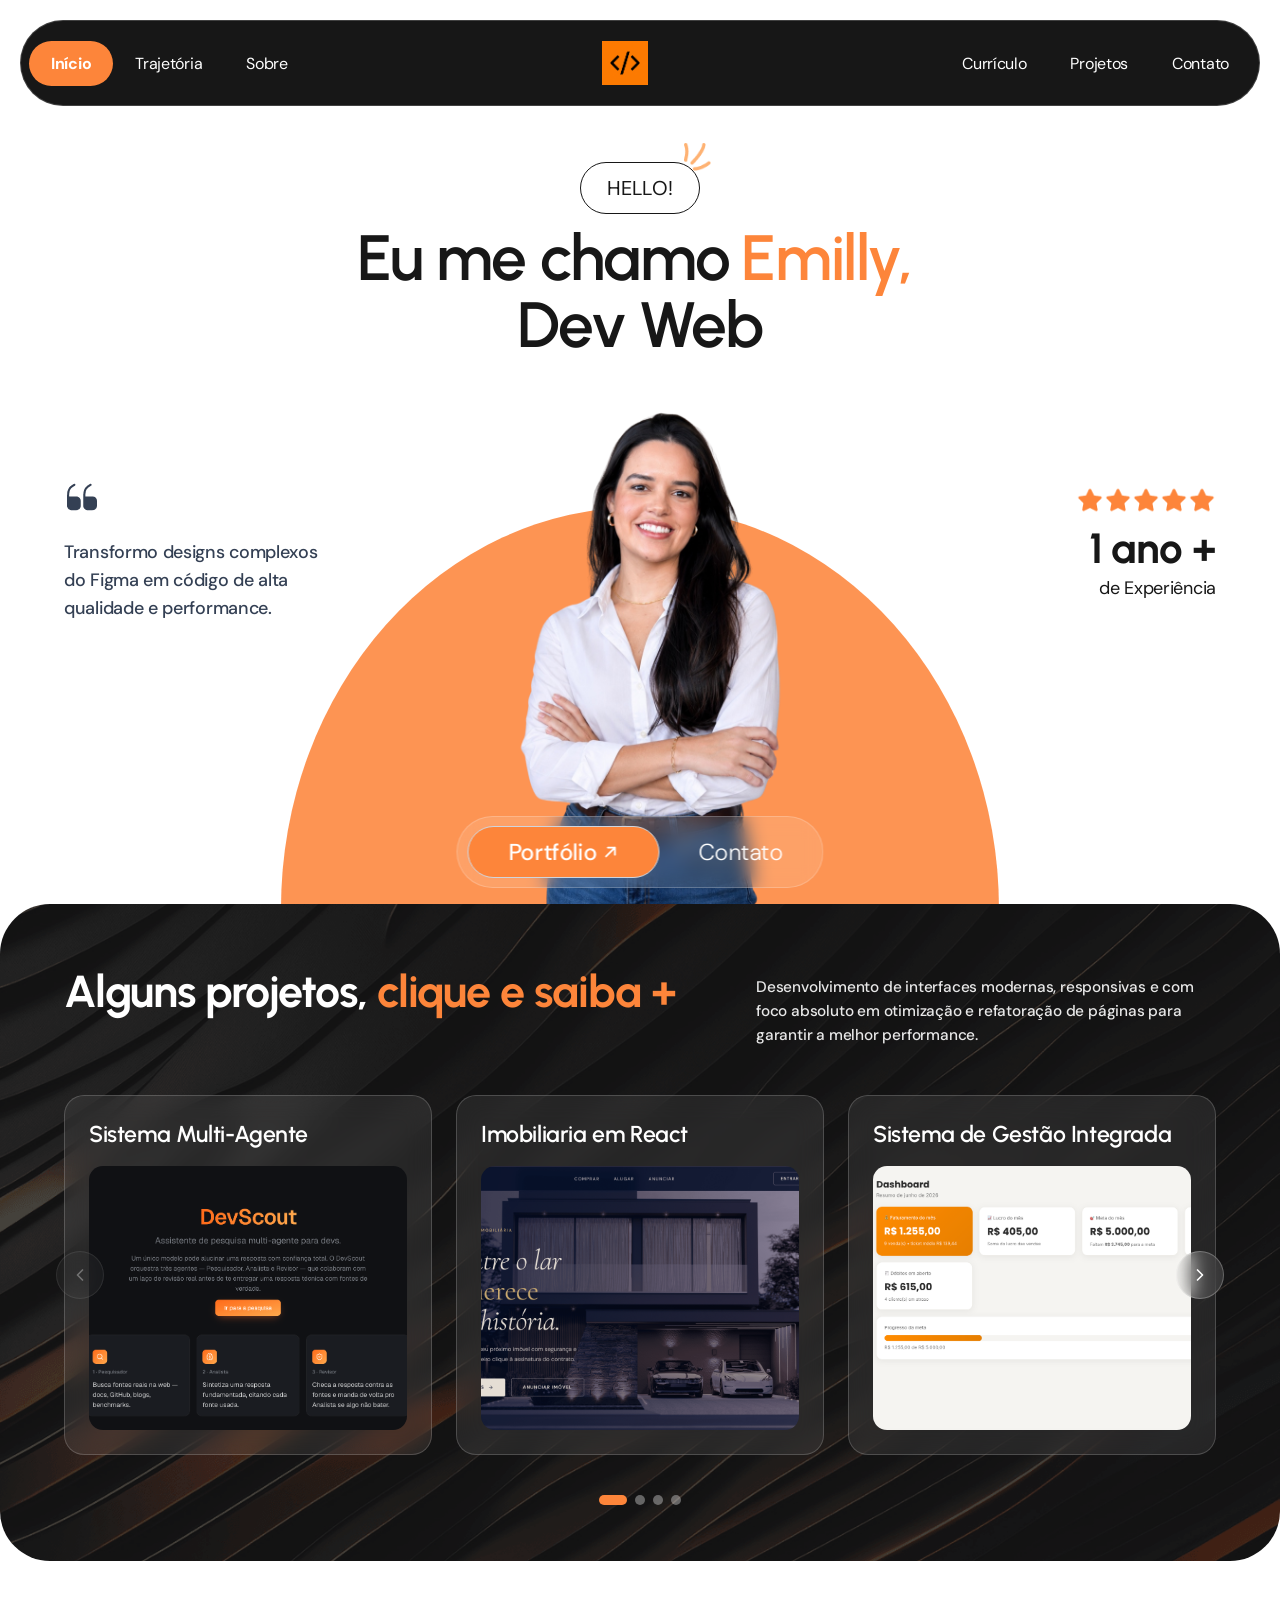
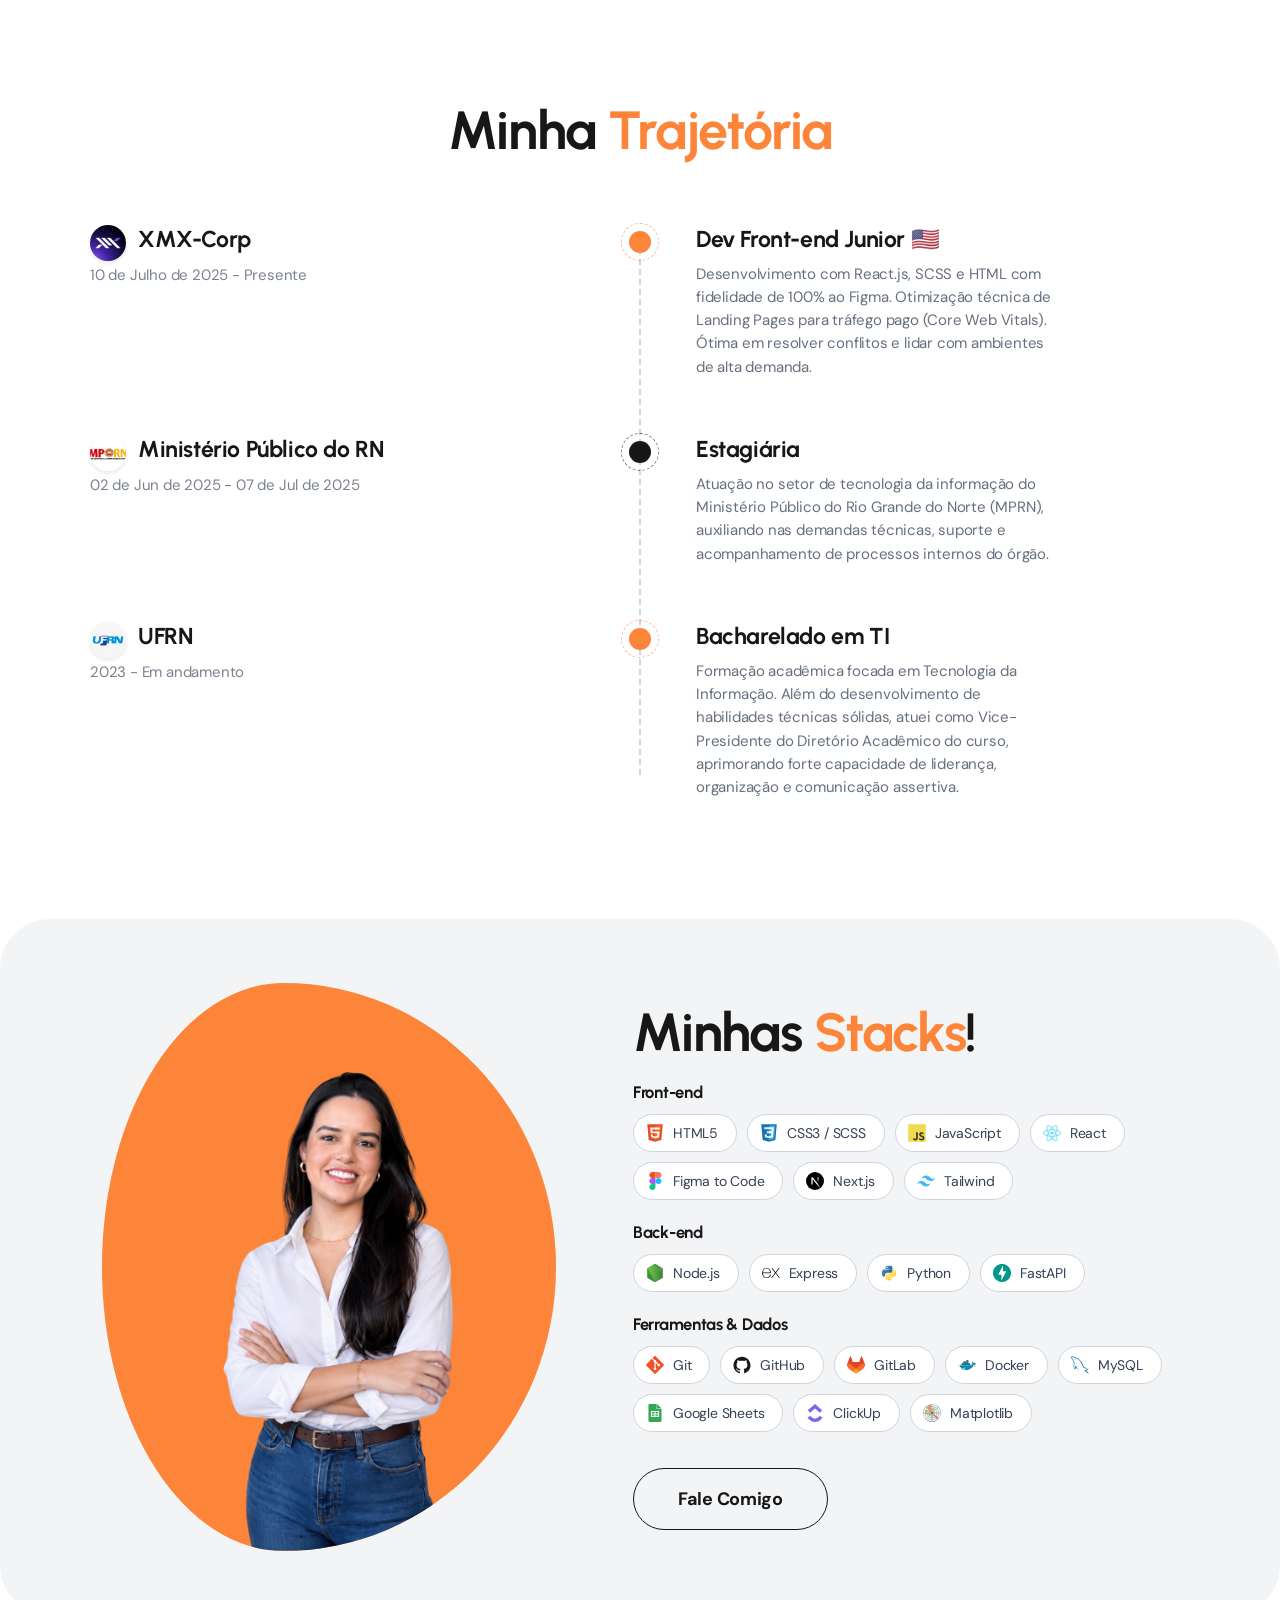
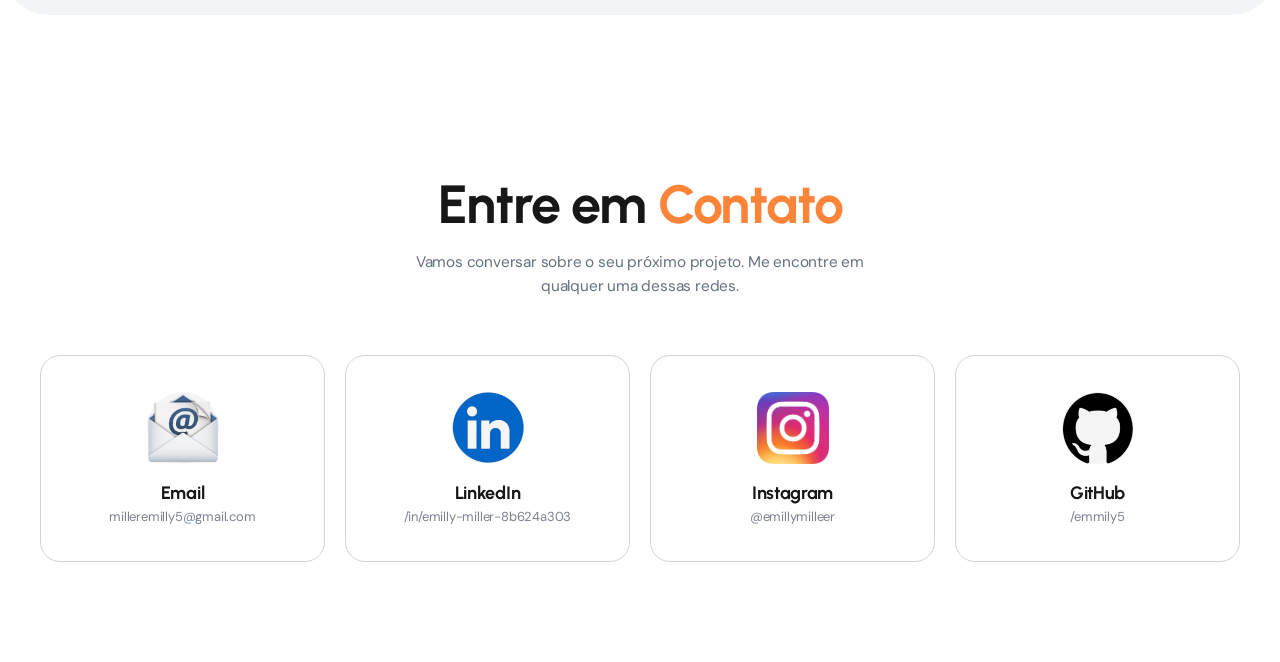
==== commit e238db9a: "add sistema de ia" ====
--- a/index.html
+++ b/index.html
@@ -136,7 +136,7 @@
           <div class="hero__circle"></div>
           <img
             class="hero__photo"
-            src="assets/img/teste.svg"
+            src="assets/img/miller.png"
             alt="Emilly Miller, Front-end Developer"
           />
           <div class="hero__cta-pill">
@@ -246,6 +246,35 @@
                 </div>
               </a>-->
 
+              <a class="service-card" href="projetos/devscout.html">
+                <span class="service-card__title">Sistema Multi-Agente</span>
+                <div class="service-card__media">
+                  <img
+                    src="assets/img/devscout.png"
+                    alt="Landing Pages project"
+                  />
+                </div>
+              </a>
+
+              <a class="service-card" href="projetos/imobiliaria-react.html">
+                <span class="service-card__title">Imobiliaria em React</span>
+                <div class="service-card__media">
+                  <img
+                    src="assets/img/imobilar.png"
+                    alt="Otimização Web project"
+                  />
+                </div>
+              </a>
+
+              <a class="service-card" href="projetos/gestao-integrada.html">
+                <span class="service-card__title"
+                  >Sistema de Gestão Integrada</span
+                >
+                <div class="service-card__media">
+                  <img src="assets/img/image.png" alt="Landing Pages project" />
+                </div>
+              </a>
+
               <a class="service-card" href="projetos/landing-pages.html">
                 <span class="service-card__title">Landing Pages</span>
                 <div class="service-card__media">
@@ -253,25 +282,6 @@
                     src="assets/img/glucooff.png"
                     alt="Landing Pages project"
                   />
-                </div>
-              </a>
-
-              <a class="service-card" href="projetos/imobiliaria-react.html">
-                <span class="service-card__title">Imobiliaria em React</span>
-                <div class="service-card__media">
-                  <img
-                    src="assets/img/imobilar.png"
-                    alt="Otimização Web project"
-                  />
-                </div>
-              </a>
-
-              <a class="service-card" href="projetos/gestao-integrada.html">
-                <span class="service-card__title"
-                  >Sistema de Gestão Integrada</span
-                >
-                <div class="service-card__media">
-                  <img src="assets/img/image.png" alt="Landing Pages project" />
                 </div>
               </a>
 
@@ -420,7 +430,7 @@
           <div class="hire__blob" aria-hidden="true"></div>
           <img
             class="hire__photo"
-            src="assets/img/teste.svg"
+            src="assets/img/miller.png"
             alt="Emilly, Front-end Developer"
           />
         </div>
